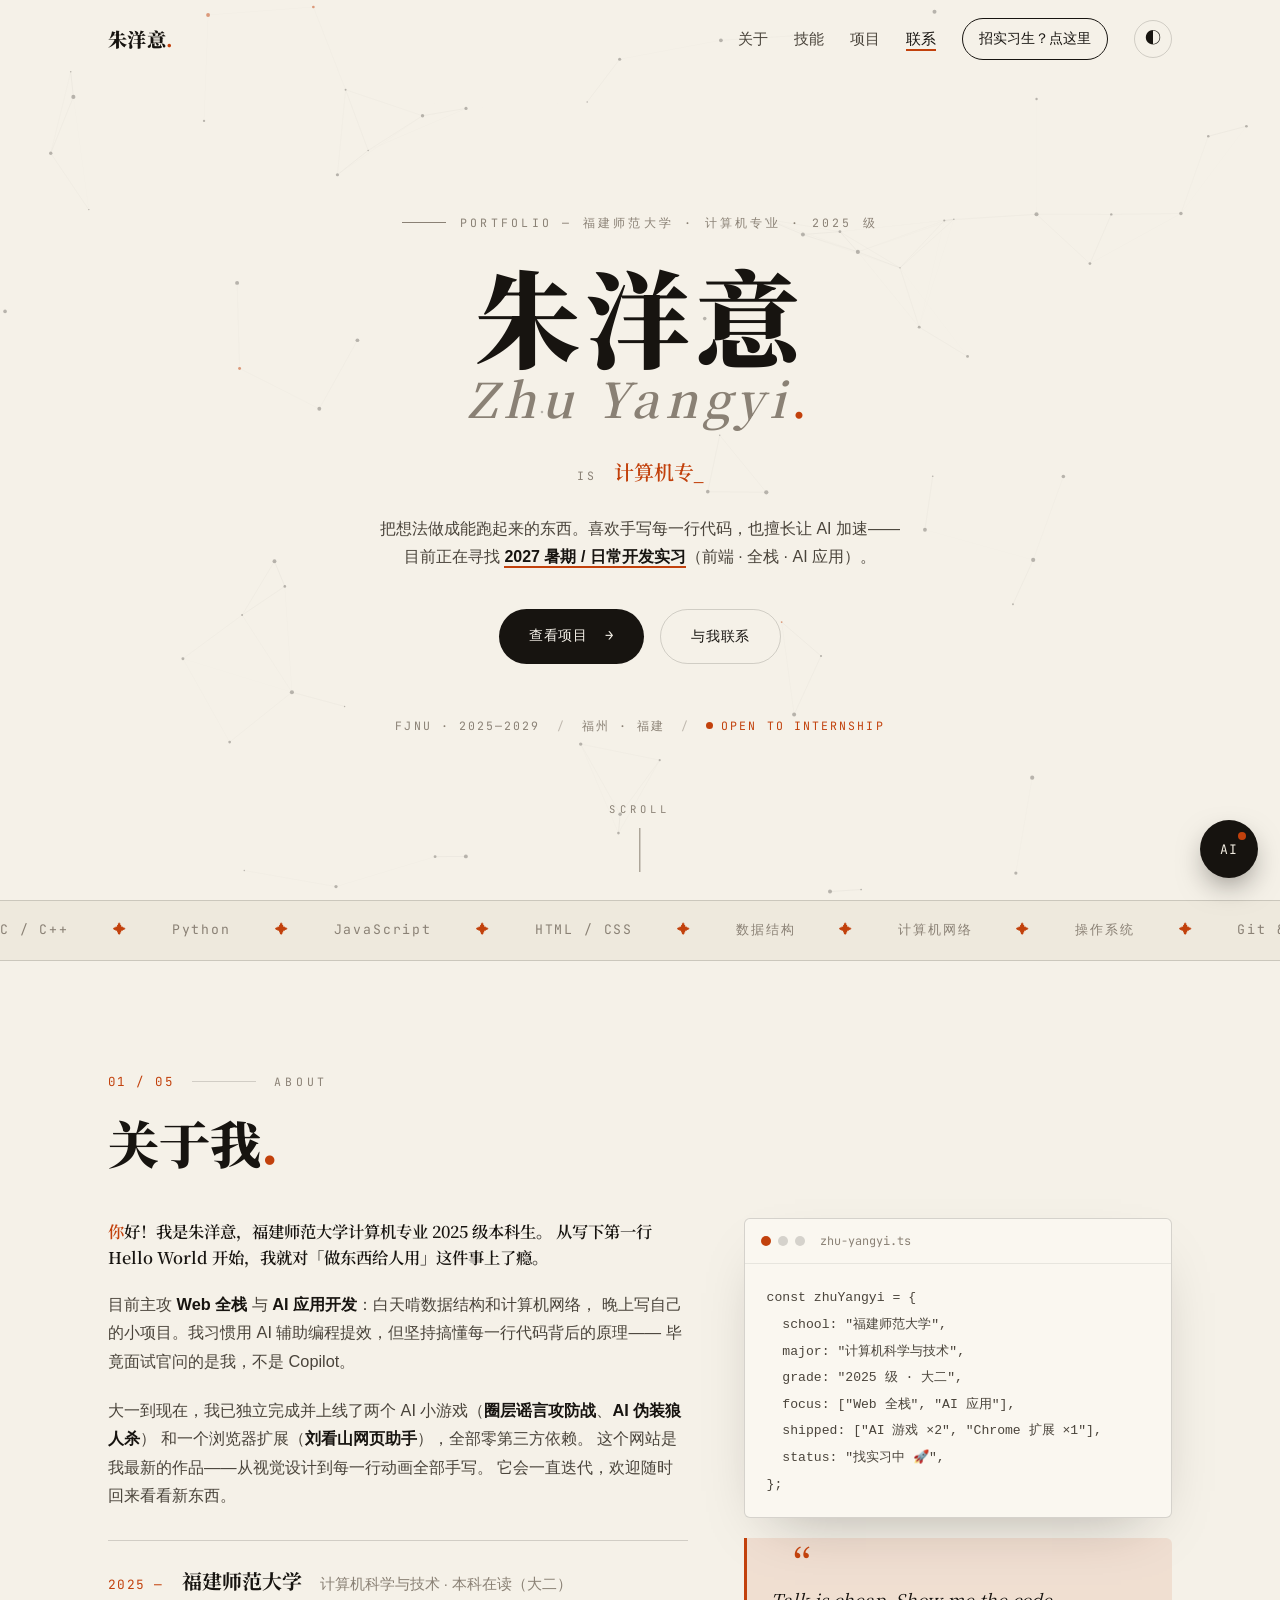
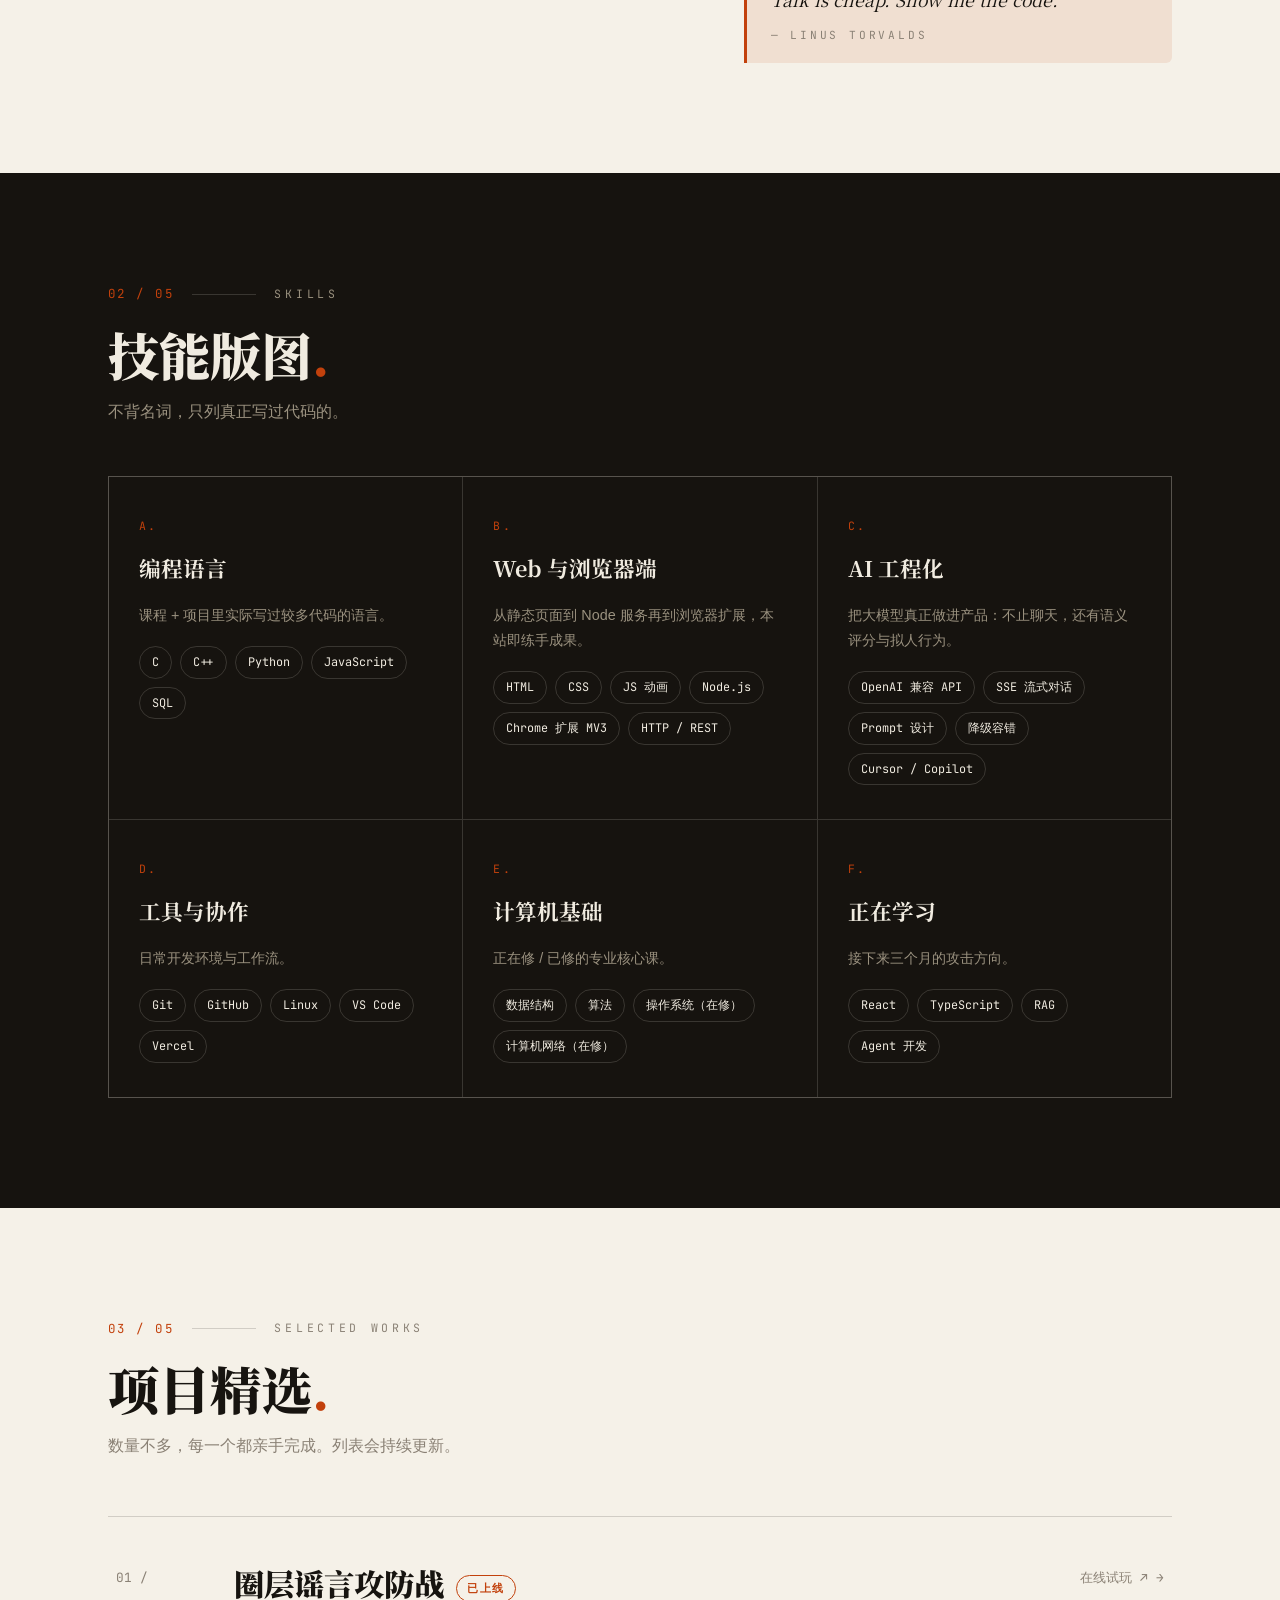
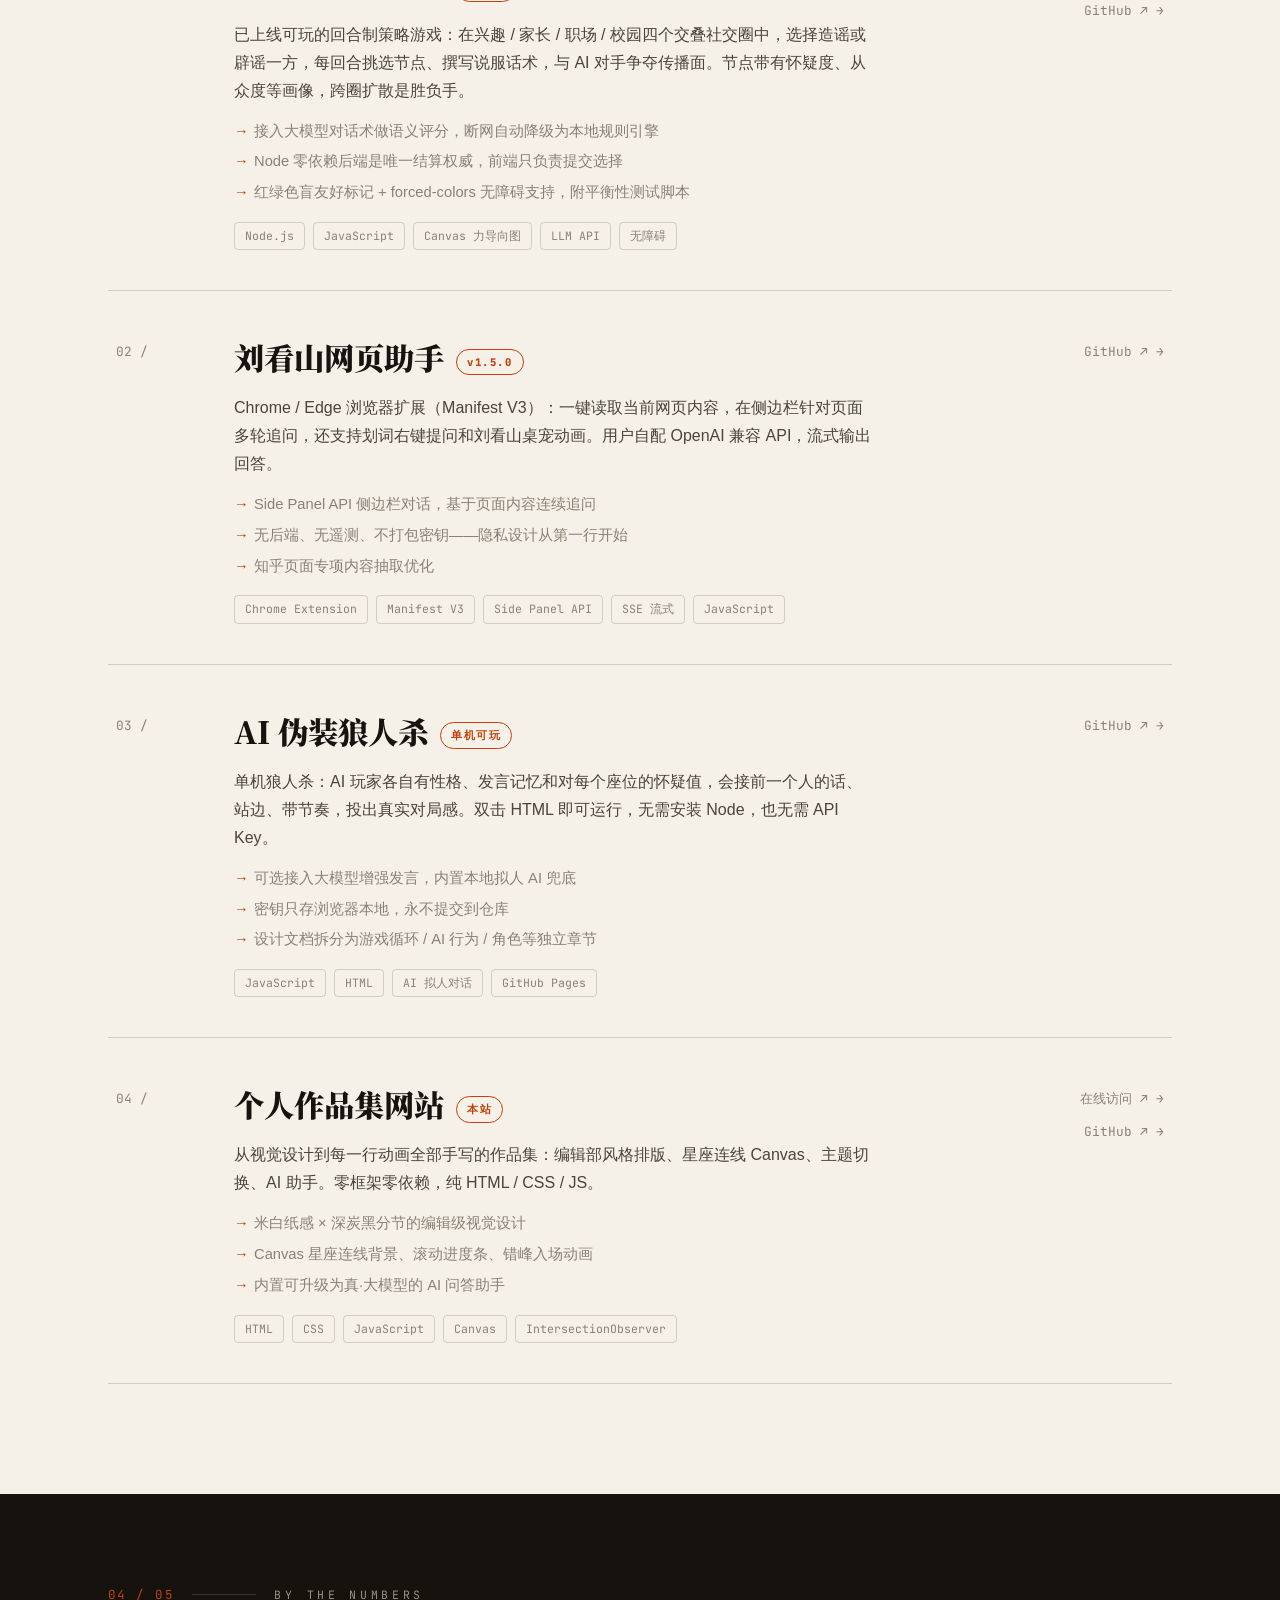
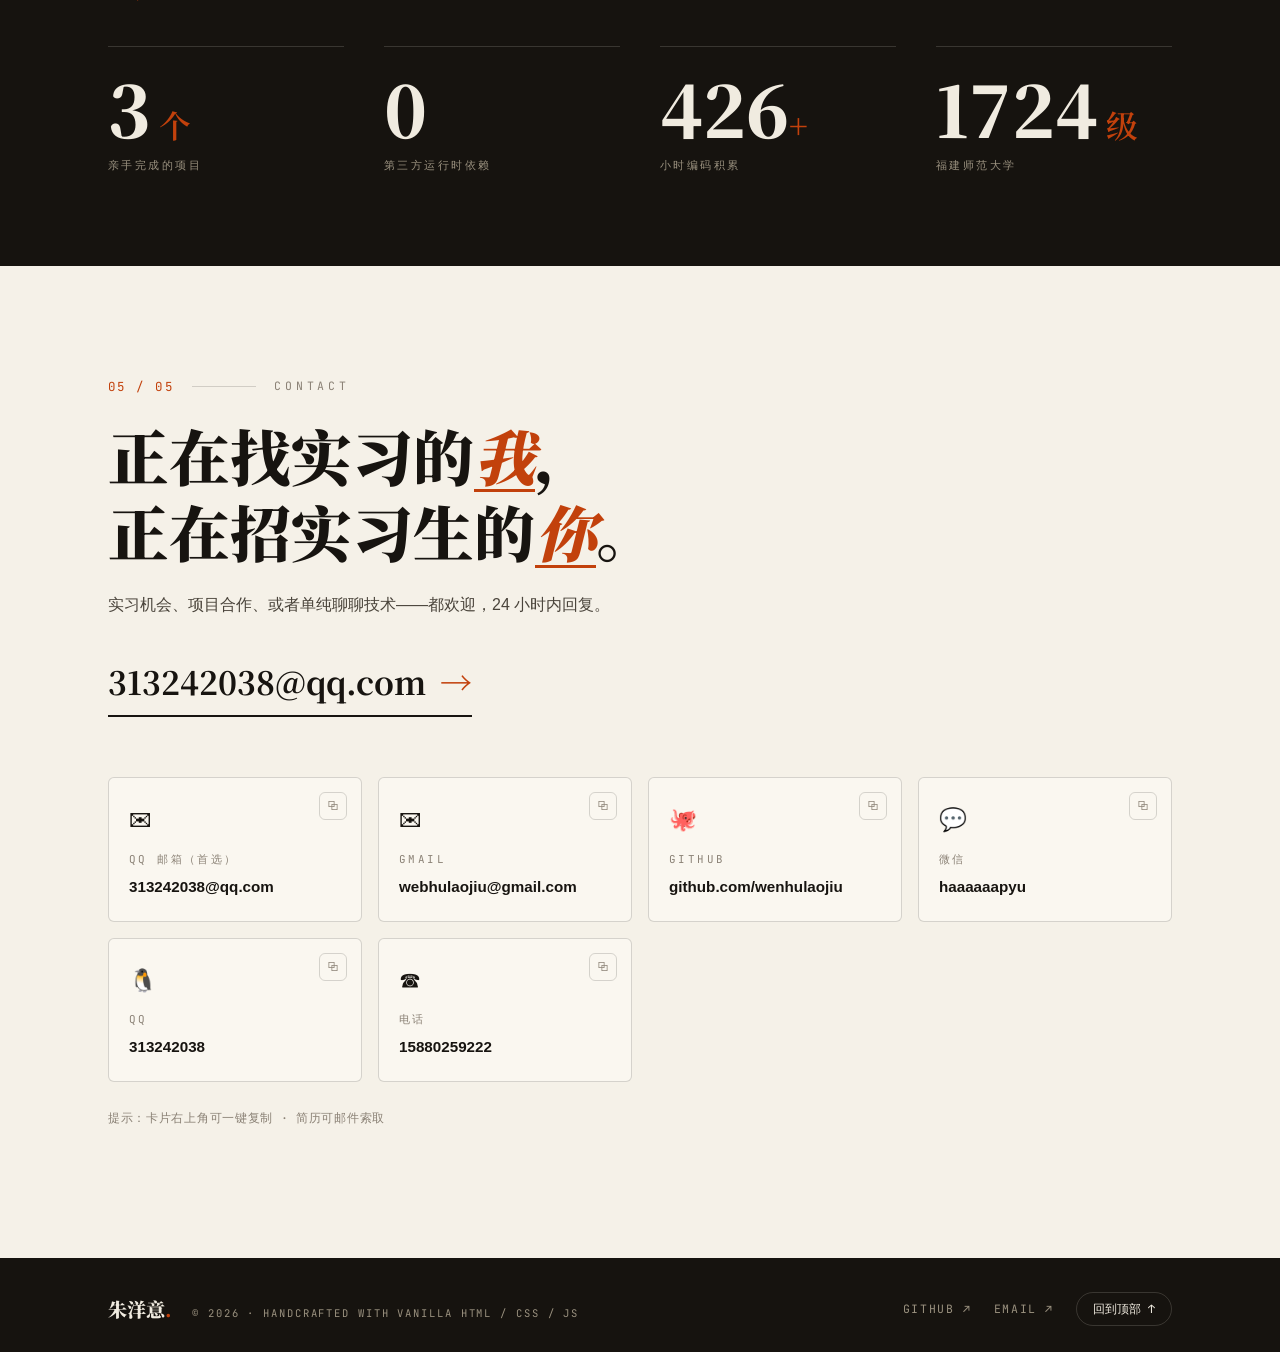
==== index.html @ b6a374c7 "feat: 编辑风格个人作品集 v1 — 零依赖纯手写" ====
<!DOCTYPE html>
<html lang="zh-CN" data-theme="light">
<head>
  <meta charset="UTF-8" />
  <meta name="viewport" content="width=device-width, initial-scale=1.0" />
  <title>朱洋意 · 福建师范大学 · 计算机专业 | 个人作品集</title>
  <meta name="description" content="朱洋意的个人作品集 — 福建师范大学计算机专业 2025 级，正在寻找开发实习。Web 全栈 / AI 应用方向。" />
  <meta name="author" content="朱洋意" />
  <link rel="icon" href="data:image/svg+xml,<svg xmlns='http://www.w3.org/2000/svg' viewBox='0 0 100 100'><rect width='100' height='100' rx='18' fill='%2316130F'/><text x='50' y='68' font-size='52' text-anchor='middle' fill='%23F5F1E8' font-family='serif' font-weight='bold'>朱</text></svg>" />
  <link rel="preconnect" href="https://fonts.googleapis.com" />
  <link rel="preconnect" href="https://fonts.gstatic.com" crossorigin />
  <link href="https://fonts.googleapis.com/css2?family=Playfair+Display:ital,wght@0,600;0,800;1,600&family=Noto+Serif+SC:wght@600;900&family=JetBrains+Mono:wght@400;600&display=swap" rel="stylesheet" />
  <link rel="stylesheet" href="css/style.css" />
  <noscript>
    <!-- JS 关闭时直接显示所有内容（否则入场动画会把内容藏住） -->
    <style>.reveal, .reveal-up { opacity: 1 !important; transform: none !important; animation: none !important; } .preloader { display: none !important; }</style>
  </noscript>
</head>
<body>

  <!-- 顶部阅读进度条 -->
  <div class="progress-bar" id="progressBar"></div>

  <!-- 开场载入动画 -->
  <div class="preloader" id="preloader">
    <div class="preloader-name">
      <span style="--i:0">朱</span><span style="--i:1">洋</span><span style="--i:2">意</span>
    </div>
    <div class="preloader-sub">PORTFOLIO · 2026</div>
  </div>

  <!-- ===== 导航 ===== -->
  <nav class="nav" id="nav">
    <div class="nav-inner">
      <a href="#top" class="nav-logo">朱洋意<span class="nav-logo-dot">.</span></a>
      <div class="nav-right">
        <ul class="nav-links" id="navLinks">
          <li><a href="#about" data-nav="about">关于</a></li>
          <li><a href="#skills" data-nav="skills">技能</a></li>
          <li><a href="#projects" data-nav="projects">项目</a></li>
          <li><a href="#contact" data-nav="contact">联系</a></li>
        </ul>
        <a href="#contact" class="nav-cta">招实习生？点这里</a>
        <button class="theme-toggle" id="themeToggle" aria-label="切换主题" title="切换主题">
          <span class="theme-icon">◐</span>
        </button>
        <button class="hamburger" id="hamburger" aria-label="菜单"><span></span><span></span></button>
      </div>
    </div>
  </nav>

  <!-- ===== HERO ===== -->
  <header class="hero" id="top">
    <canvas id="constellation"></canvas>
    <div class="hero-inner">
      <p class="hero-eyebrow mono"><span class="hero-rule"></span>PORTFOLIO — 福建师范大学 · 计算机专业 · 2025 级</p>
      <h1 class="hero-name serif">
        <span class="hero-line reveal-up" style="--d:.05s">朱洋意</span>
        <span class="hero-line hero-line-en reveal-up" style="--d:.18s">Zhu&nbsp;Yangyi<span class="hero-amp">.</span></span>
      </h1>
      <p class="hero-typing reveal-up" style="--d:.3s">
        <span class="mono hero-typing-label">IS</span>
        <span class="typing serif" id="typing"></span><span class="cursor">_</span>
      </p>
      <p class="hero-desc reveal-up" style="--d:.42s">
        把想法做成能跑起来的东西。喜欢手写每一行代码，也擅长让 AI 加速——<br class="br-desktop" />
        目前正在寻找 <strong>2027 暑期 / 日常开发实习</strong>（前端 · 全栈 · AI 应用）。
      </p>
      <div class="hero-actions reveal-up" style="--d:.54s">
        <a href="#projects" class="btn btn-solid">查看项目 <span class="btn-arrow">→</span></a>
        <a href="#contact" class="btn btn-line">与我联系</a>
      </div>
      <div class="hero-meta mono reveal-up" style="--d:.66s">
        <span>FJNU · 2025—2029</span><i>/</i>
        <span>福州 · 福建</span><i>/</i>
        <span class="hero-status"><em class="pulse"></em>OPEN TO INTERNSHIP</span>
      </div>
    </div>
    <a class="scroll-hint mono" href="#about">SCROLL<span class="scroll-line"></span></a>
  </header>

  <!-- ===== 技术栈跑马灯 ===== -->
  <div class="marquee" aria-hidden="true">
    <div class="marquee-track" id="marqueeTrack"></div>
  </div>

  <main id="main">

    <!-- ===== 01 关于 ===== -->
    <section class="section section-cream" id="about">
      <div class="container">
        <div class="sec-head">
          <span class="sec-no mono">01 / 05</span>
          <span class="sec-rule"></span>
          <span class="sec-label mono">ABOUT</span>
        </div>
        <h2 class="sec-title serif reveal">关于我<span class="sec-title-dot">.</span></h2>

        <div class="about-grid">
          <div class="about-copy reveal">
            <p class="about-lede serif">
              你好！我是朱洋意，福建师范大学计算机专业 2025 级本科生。
              从写下第一行 Hello&nbsp;World 开始，我就对「做东西给人用」这件事上了瘾。
            </p>
            <p>
              目前主攻 <strong>Web 全栈</strong> 与 <strong>AI 应用开发</strong>：白天啃数据结构和计算机网络，
              晚上写自己的小项目。我习惯用 AI 辅助编程提效，但坚持搞懂每一行代码背后的原理——
              毕竟面试官问的是我，不是 Copilot。
            </p>
            <p>
              大一到现在，我已独立完成并上线了两个 AI 小游戏（<strong>圈层谣言攻防战</strong>、<strong>AI 伪装狼人杀</strong>）
              和一个浏览器扩展（<strong>刘看山网页助手</strong>），全部零第三方依赖。
              这个网站是我最新的作品——从视觉设计到每一行动画全部手写。
              它会一直迭代，欢迎随时回来看看新东西。
            </p>
            <div class="about-edu">
              <div class="edu-item">
                <span class="edu-year mono">2025 —</span>
                <span class="edu-school serif">福建师范大学</span>
                <span class="edu-major">计算机科学与技术 · 本科在读（大二）</span>
              </div>
            </div>
          </div>

          <div class="about-cards reveal" style="--d:.15s">
            <div class="code-card">
              <div class="code-card-bar">
                <span class="cc-dot"></span><span class="cc-dot"></span><span class="cc-dot"></span>
                <span class="cc-name mono">zhu-yangyi.ts</span>
              </div>
              <pre class="mono"><code>const zhuYangyi = {
  school: "福建师范大学",
  major: "计算机科学与技术",
  grade: "2025 级 · 大二",
  focus: ["Web 全栈", "AI 应用"],
  shipped: ["AI 游戏 ×2", "Chrome 扩展 ×1"],
  status: "找实习中 🚀",
};</code></pre>
            </div>
            <div class="quote-card">
              <span class="quote-mark serif">“</span>
              <p class="serif">Talk is cheap. Show me the code.</p>
              <span class="quote-by mono">— LINUS TORVALDS</span>
            </div>
          </div>
        </div>
      </div>
    </section>

    <!-- ===== 02 技能（深色） ===== -->
    <section class="section section-ink" id="skills">
      <div class="container">
        <div class="sec-head sec-head-dark">
          <span class="sec-no mono">02 / 05</span>
          <span class="sec-rule"></span>
          <span class="sec-label mono">SKILLS</span>
        </div>
        <h2 class="sec-title serif reveal">技能版图<span class="sec-title-dot">.</span></h2>
        <p class="sec-sub reveal">不背名词，只列真正写过代码的。</p>
        <div class="skills-grid" id="skillsGrid"></div>
      </div>
    </section>

    <!-- ===== 03 项目 ===== -->
    <section class="section section-cream" id="projects">
      <div class="container">
        <div class="sec-head">
          <span class="sec-no mono">03 / 05</span>
          <span class="sec-rule"></span>
          <span class="sec-label mono">SELECTED WORKS</span>
        </div>
        <h2 class="sec-title serif reveal">项目精选<span class="sec-title-dot">.</span></h2>
        <p class="sec-sub reveal">数量不多，每一个都亲手完成。列表会持续更新。</p>
        <div class="projects-list" id="projectsList"></div>
      </div>
    </section>

    <!-- ===== 04 数据带（深色） ===== -->
    <section class="section section-ink stats-band" id="stats">
      <div class="container">
        <div class="sec-head sec-head-dark">
          <span class="sec-no mono">04 / 05</span>
          <span class="sec-rule"></span>
          <span class="sec-label mono">BY THE NUMBERS</span>
        </div>
        <div class="stats-grid" id="statsGrid"></div>
      </div>
    </section>

    <!-- ===== 05 联系 ===== -->
    <section class="section section-cream contact-section" id="contact">
      <div class="container">
        <div class="sec-head">
          <span class="sec-no mono">05 / 05</span>
          <span class="sec-rule"></span>
          <span class="sec-label mono">CONTACT</span>
        </div>
        <h2 class="contact-title serif reveal">正在找实习的<em>我</em>，<br />正在招实习生的<em>你</em>。</h2>
        <p class="contact-sub reveal">实习机会、项目合作、或者单纯聊聊技术——都欢迎，24 小时内回复。</p>
        <a class="contact-mail serif reveal" href="mailto:313242038@qq.com">313242038@qq.com<span class="mail-arrow">→</span></a>

        <div class="contact-grid reveal" id="contactGrid"></div>
        <p class="contact-note mono">提示：卡片右上角可一键复制 · 简历可邮件索取</p>
      </div>
    </section>
  </main>

  <!-- ===== 页脚（深色） ===== -->
  <footer class="footer">
    <div class="container footer-inner">
      <div class="footer-left">
        <span class="footer-logo serif">朱洋意<span class="footer-dot">.</span></span>
        <span class="mono footer-meta">© <span id="year"></span> · HANDCRAFTED WITH VANILLA HTML / CSS / JS</span>
      </div>
      <div class="footer-right mono">
        <a href="https://github.com/wenhulaojiu" target="_blank" rel="noopener">GITHUB ↗</a>
        <a href="mailto:313242038@qq.com">EMAIL ↗</a>
        <button class="back-top" id="backTop">回到顶部 ↑</button>
      </div>
    </div>
  </footer>

  <!-- ===== AI 助手 ===== -->
  <button class="chat-fab mono" id="chatFab" aria-label="AI 助手">AI<span class="fab-dot"></span></button>
  <div class="chat-panel" id="chatPanel" role="dialog" aria-label="AI 助手">
    <div class="chat-head">
      <div>
        <div class="chat-title serif">AI 助手</div>
        <div class="chat-sub mono"><em class="pulse"></em>ASK ME ABOUT ZHU YANGYI</div>
      </div>
      <button class="chat-close" id="chatClose" aria-label="关闭">×</button>
    </div>
    <div class="chat-msgs" id="chatMsgs"></div>
    <div class="chat-chips" id="chatChips"></div>
    <form class="chat-form" id="chatForm">
      <input type="text" id="chatInput" placeholder="问我任何关于他的问题…" autocomplete="off" />
      <button type="submit" class="chat-send mono" aria-label="发送">→</button>
    </form>
  </div>

  <!-- 复制成功提示 -->
  <div class="toast mono" id="toast">已复制到剪贴板 ✓</div>

  <script src="js/data.js"></script>
  <script src="js/main.js"></script>
</body>
</html>
---- css/style.css ----
/* ============================================================
   朱洋意 · 个人作品集
   风格：编辑部 / 研究报告 — 米白纸感与深炭黑交替、衬线大标题、
        等宽小标签、琥珀橙点缀、星座连线背景
   主题：light = 米白纸（默认，参考图风格）；dark = 反转
   ============================================================ */

:root {
  /* 米白主题（默认） */
  --paper: #f5f1e8;
  --paper-2: #eee9dd;
  --ink: #171410;
  --ink-soft: #4a443b;
  --ink-mute: #8a8175;
  --line: rgba(23, 20, 16, 0.16);
  --line-soft: rgba(23, 20, 16, 0.08);
  --amber: #c2410c;
  --amber-soft: rgba(194, 65, 12, 0.1);
  --card: #faf7f0;
  --card-hover: #ffffff;
  --nav-bg: rgba(245, 241, 232, 0.82);

  /* 深色区块直接用固定色（两种主题下都保持参考图的深炭色带） */
  --dark-bg: #16130f;
  --dark-text: #f0ebe0;
  --dark-mute: #9a917f;
  --dark-line: rgba(240, 235, 224, 0.16);

  --serif: "Noto Serif SC", "Playfair Display", "Songti SC", "SimSun", Georgia, serif;
  --sans: "PingFang SC", "Microsoft YaHei", -apple-system, "Segoe UI", sans-serif;
  --mono: "JetBrains Mono", Consolas, "Courier New", monospace;

  --ease: cubic-bezier(0.22, 1, 0.36, 1);
}

/* 深色主题：把纸感整体反转 */
[data-theme="dark"] {
  --paper: #16130f;
  --paper-2: #1c1813;
  --ink: #ece7db;
  --ink-soft: #c4bcaa;
  --ink-mute: #877e6d;
  --line: rgba(236, 231, 219, 0.18);
  --line-soft: rgba(236, 231, 219, 0.09);
  --amber: #e8763c;
  --amber-soft: rgba(232, 118, 60, 0.12);
  --card: #1e1a14;
  --card-hover: #25201a;
  --nav-bg: rgba(22, 19, 15, 0.82);
  --dark-bg: #100e0b;
}

* { margin: 0; padding: 0; box-sizing: border-box; }

html { scroll-behavior: smooth; overflow-x: hidden; }

body {
  font-family: var(--sans);
  background: var(--paper);
  color: var(--ink);
  line-height: 1.75;
  overflow-x: hidden;
  transition: background 0.35s var(--ease), color 0.35s var(--ease);
  /* 极淡的纸张噪点 */
  background-image: radial-gradient(var(--line-soft) 0.5px, transparent 0.5px);
  background-size: 26px 26px;
}

.serif { font-family: var(--serif); }
.mono { font-family: var(--mono); }

::selection { background: var(--amber); color: #fff; }

a { color: inherit; text-decoration: none; }
button { font-family: inherit; }

.container { max-width: 1120px; margin: 0 auto; padding: 0 28px; }

/* ============ 进度条 ============ */
.progress-bar {
  position: fixed; top: 0; left: 0; height: 3px; width: 0%;
  background: var(--amber); z-index: 400; transition: width 0.1s linear;
}

/* ============ 开场动画 ============ */
.preloader {
  position: fixed; inset: 0; z-index: 500; background: #16130f;
  display: flex; flex-direction: column; align-items: center; justify-content: center;
  gap: 18px; transition: opacity 0.6s var(--ease), visibility 0.6s;
}
.preloader.done { opacity: 0; visibility: hidden; }
.preloader-name { display: flex; gap: 6px; }
.preloader-name span {
  font-family: var(--serif); font-size: clamp(3rem, 8vw, 5rem); font-weight: 900;
  color: #f0ebe0; opacity: 0; animation: preIn 0.7s var(--ease) forwards;
  animation-delay: calc(0.16s * var(--i));
}
@keyframes preIn {
  from { opacity: 0; transform: translateY(26px) rotate(2deg); }
  to { opacity: 1; transform: translateY(0) rotate(0); }
}
.preloader-sub {
  font-family: var(--mono); font-size: 0.75rem; letter-spacing: 0.35em; color: #9a917f;
  opacity: 0; animation: preIn 0.6s 0.55s var(--ease) forwards;
}

/* ============ 导航 ============ */
.nav {
  position: fixed; top: 0; left: 0; right: 0; z-index: 300;
  border-bottom: 1px solid transparent;
  transition: background 0.3s, border-color 0.3s;
}
.nav.scrolled {
  background: var(--nav-bg);
  backdrop-filter: blur(14px);
  -webkit-backdrop-filter: blur(14px);
  border-color: var(--line);
}
.nav-inner {
  max-width: 1120px; margin: 0 auto; padding: 18px 28px;
  display: flex; align-items: center; justify-content: space-between; gap: 20px;
}
.nav-logo {
  font-family: var(--serif); font-weight: 900; font-size: 1.2rem; letter-spacing: 0.02em;
}
.nav-logo-dot { color: var(--amber); }
.nav-right { display: flex; align-items: center; gap: 26px; }
.nav-links { display: flex; gap: 26px; list-style: none; }
.nav-links a {
  font-size: 0.92rem; color: var(--ink-soft); position: relative; padding: 4px 0;
  transition: color 0.2s;
}
.nav-links a::after {
  content: ""; position: absolute; left: 0; bottom: 0; height: 1.5px; width: 0;
  background: var(--amber); transition: width 0.25s var(--ease);
}
.nav-links a:hover, .nav-links a.active { color: var(--ink); }
.nav-links a:hover::after, .nav-links a.active::after { width: 100%; }
.nav-cta {
  font-size: 0.85rem; font-family: var(--mono); color: var(--ink);
  border: 1px solid var(--ink); padding: 8px 16px; border-radius: 999px;
  transition: all 0.25s var(--ease); white-space: nowrap;
}
.nav-cta:hover { background: var(--amber); border-color: var(--amber); color: #fff; }
.theme-toggle {
  width: 38px; height: 38px; border-radius: 50%; cursor: pointer;
  background: transparent; border: 1px solid var(--line); color: var(--ink);
  font-size: 1rem; transition: all 0.25s;
}
.theme-toggle:hover { border-color: var(--amber); color: var(--amber); transform: rotate(180deg); }
.hamburger { display: none; background: none; border: none; cursor: pointer; padding: 8px; }
.hamburger span { display: block; width: 22px; height: 2px; background: var(--ink); margin: 5px 0; transition: 0.3s; }
.hamburger.open span:nth-child(1) { transform: translateY(7px) rotate(45deg); }
.hamburger.open span:nth-child(2) { transform: translateY(-7px) rotate(-45deg); }

/* ============ HERO ============ */
.hero {
  position: relative; min-height: 100svh;
  display: flex; align-items: center; justify-content: center;
  padding: 130px 28px 90px; overflow: hidden;
}
#constellation {
  position: absolute; inset: 0; width: 100%; height: 100%;
  opacity: 0.55; pointer-events: none;
}
.hero-inner { position: relative; z-index: 2; max-width: 880px; text-align: center; }
.hero-eyebrow {
  display: inline-flex; align-items: center; gap: 14px;
  font-size: 0.72rem; letter-spacing: 0.28em; color: var(--ink-mute);
  text-transform: uppercase; margin-bottom: 26px;
}
.hero-rule { display: inline-block; width: 44px; height: 1px; background: var(--ink-mute); }
.hero-name { display: flex; flex-direction: column; gap: 2px; }
.hero-line {
  font-size: clamp(3.4rem, 10vw, 6.6rem); font-weight: 900; line-height: 1.06;
  letter-spacing: 0.04em;
}
.hero-line-en {
  font-size: clamp(1.7rem, 4.6vw, 3rem); font-weight: 600;
  font-style: italic; color: var(--ink-mute); letter-spacing: 0.12em;
}
.hero-amp { color: var(--amber); font-style: normal; }
.hero-typing { margin-top: 30px; font-size: 1.05rem; color: var(--ink-soft); }
.hero-typing-label { font-size: 0.72rem; letter-spacing: 0.3em; color: var(--ink-mute); margin-right: 12px; }
.typing { color: var(--amber); font-weight: 600; font-size: 1.25rem; }
.cursor { color: var(--amber); animation: blink 0.9s step-end infinite; }
@keyframes blink { 50% { opacity: 0; } }
.hero-desc { margin: 26px auto 0; max-width: 620px; color: var(--ink-soft); }
.hero-desc strong { color: var(--ink); border-bottom: 2px solid var(--amber); padding-bottom: 1px; }
.hero-actions { margin-top: 38px; display: flex; gap: 16px; justify-content: center; flex-wrap: wrap; }
.btn {
  font-family: var(--mono); font-size: 0.88rem; letter-spacing: 0.06em;
  padding: 14px 30px; border-radius: 999px; transition: all 0.25s var(--ease);
}
.btn-solid { background: var(--ink); color: var(--paper); }
.btn-solid .btn-arrow { display: inline-block; margin-left: 8px; transition: transform 0.25s var(--ease); }
.btn-solid:hover { background: var(--amber); color: #fff; }
.btn-solid:hover .btn-arrow { transform: translateX(5px); }
.btn-line { border: 1px solid var(--line); color: var(--ink); }
.btn-line:hover { border-color: var(--ink); background: var(--amber-soft); }
.hero-meta {
  margin-top: 52px; display: flex; justify-content: center; align-items: center;
  gap: 16px; flex-wrap: wrap; font-size: 0.72rem; letter-spacing: 0.18em; color: var(--ink-mute);
}
.hero-meta i { font-style: normal; opacity: 0.5; }
.hero-status { color: var(--amber); display: inline-flex; align-items: center; gap: 8px; }
.pulse {
  width: 7px; height: 7px; border-radius: 50%; background: var(--amber);
  display: inline-block; animation: pulse 1.8s ease-in-out infinite;
}
@keyframes pulse {
  0%, 100% { box-shadow: 0 0 0 0 rgba(194, 65, 12, 0.45); }
  60% { box-shadow: 0 0 0 9px rgba(194, 65, 12, 0); }
}
.scroll-hint {
  position: absolute; bottom: 28px; left: 50%; transform: translateX(-50%);
  font-size: 0.66rem; letter-spacing: 0.4em; color: var(--ink-mute);
  display: flex; flex-direction: column; align-items: center; gap: 10px; z-index: 2;
}
.scroll-line { width: 1px; height: 44px; background: var(--ink-mute); position: relative; overflow: hidden; }
.scroll-line::after {
  content: ""; position: absolute; top: -50%; left: 0; width: 100%; height: 50%;
  background: var(--amber); animation: drip 1.8s var(--ease) infinite;
}
@keyframes drip { to { top: 110%; } }

/* 进入动画 */
.reveal-up { opacity: 0; transform: translateY(30px); animation: rise 0.9s var(--ease) forwards; animation-delay: var(--d, 0s); }
@keyframes rise { to { opacity: 1; transform: translateY(0); } }
.reveal { opacity: 0; transform: translateY(34px); transition: opacity 0.8s var(--ease), transform 0.8s var(--ease); transition-delay: var(--d, 0s); }
.reveal.visible { opacity: 1; transform: translateY(0); }

/* ============ 跑马灯 ============ */
.marquee {
  border-top: 1px solid var(--line); border-bottom: 1px solid var(--line);
  overflow: hidden; padding: 18px 0; background: var(--paper-2);
}
.marquee-track {
  display: flex; gap: 44px; width: max-content;
  animation: marquee 30s linear infinite;
}
.marquee:hover .marquee-track { animation-play-state: paused; }
.marquee-item {
  font-family: var(--mono); font-size: 0.82rem; letter-spacing: 0.14em;
  color: var(--ink-mute); white-space: nowrap; display: flex; align-items: center; gap: 44px;
}
.marquee-item b { color: var(--amber); font-weight: 400; }
@keyframes marquee { to { transform: translateX(-50%); } }

/* ============ 分节通用 ============ */
.section { padding: 110px 0; }
.section-cream { background: var(--paper); }
.section-ink {
  background: var(--dark-bg); color: var(--dark-text);
  background-image: radial-gradient(var(--dark-line) 0.5px, transparent 0.5px);
  background-size: 26px 26px;
}
.sec-head { display: flex; align-items: center; gap: 18px; margin-bottom: 20px; }
.sec-no { font-size: 0.78rem; letter-spacing: 0.2em; color: var(--amber); }
.sec-rule { flex: 0 0 64px; height: 1px; background: var(--line); }
.section-ink .sec-rule { background: var(--dark-line); }
.sec-label { font-size: 0.72rem; letter-spacing: 0.32em; color: var(--ink-mute); }
.section-ink .sec-label { color: var(--dark-mute); }
.sec-title { font-size: clamp(2.1rem, 5vw, 3.2rem); font-weight: 900; line-height: 1.15; }
.sec-title-dot { color: var(--amber); }
.sec-sub { margin-top: 14px; color: var(--ink-mute); max-width: 560px; }
.section-ink .sec-sub { color: var(--dark-mute); }

/* ============ 关于 ============ */
.about-grid {
  display: grid; grid-template-columns: 1.15fr 0.85fr; gap: 56px;
  margin-top: 46px; align-items: start;
}
.about-copy p { margin-bottom: 20px; color: var(--ink-soft); font-size: 1.02rem; }
.about-copy strong { color: var(--ink); }
.about-lede {
  font-size: 1.3rem; font-weight: 600; line-height: 1.6; color: var(--ink) !important;
}
.about-lede::first-letter { color: var(--amber); }
.about-edu { margin-top: 30px; border-top: 1px solid var(--line); padding-top: 22px; }
.edu-item { display: flex; align-items: baseline; gap: 18px; flex-wrap: wrap; }
.edu-year { font-size: 0.8rem; color: var(--amber); letter-spacing: 0.1em; }
.edu-school { font-size: 1.25rem; font-weight: 700; }
.edu-major { color: var(--ink-mute); font-size: 0.92rem; }

.about-cards { display: flex; flex-direction: column; gap: 20px; }
.code-card {
  background: var(--card); border: 1px solid var(--line); border-radius: 6px;
  overflow: hidden; box-shadow: 0 24px 60px -30px rgba(23, 20, 16, 0.35);
}
.code-card-bar {
  display: flex; align-items: center; gap: 7px; padding: 12px 16px;
  border-bottom: 1px solid var(--line-soft);
}
.cc-dot { width: 10px; height: 10px; border-radius: 50%; background: var(--line); }
.cc-dot:first-child { background: var(--amber); }
.cc-name { margin-left: 8px; font-size: 0.74rem; color: var(--ink-mute); }
.code-card pre { padding: 20px 22px; font-size: 0.82rem; line-height: 1.95; overflow-x: auto; color: var(--ink-soft); }
.quote-card {
  border-left: 3px solid var(--amber); padding: 18px 24px;
  background: var(--amber-soft); border-radius: 0 6px 6px 0;
}
.quote-card p { font-size: 1.1rem; font-style: italic; color: var(--ink); }
.quote-mark { font-size: 2.6rem; color: var(--amber); line-height: 0.4; display: block; margin-bottom: 12px; }
.quote-by { display: block; margin-top: 10px; font-size: 0.7rem; letter-spacing: 0.25em; color: var(--ink-mute); }

/* ============ 技能（深色） ============ */
.skills-grid {
  margin-top: 50px; display: grid; grid-template-columns: repeat(auto-fit, minmax(300px, 1fr));
  gap: 1px; background: var(--dark-line); border: 1px solid var(--dark-line);
}
.skill-cell {
  background: var(--dark-bg); padding: 34px 30px;
  transition: background 0.3s;
}
.skill-cell:hover { background: rgba(240, 235, 224, 0.035); }
.skill-no { font-size: 0.72rem; color: var(--amber); letter-spacing: 0.2em; }
.skill-title { font-family: var(--serif); font-size: 1.35rem; font-weight: 700; margin: 10px 0 16px; }
.skill-desc { font-size: 0.9rem; color: var(--dark-mute); margin-bottom: 18px; }
.skill-tags { display: flex; flex-wrap: wrap; gap: 8px; }
.skill-tag {
  font-family: var(--mono); font-size: 0.74rem; padding: 5px 12px;
  border: 1px solid var(--dark-line); border-radius: 999px; color: var(--dark-text);
  transition: all 0.2s;
}
.skill-cell:hover .skill-tag { border-color: rgba(232, 118, 60, 0.5); }

/* ============ 项目列表 ============ */
.projects-list { margin-top: 56px; border-top: 1px solid var(--line); }
.project-row {
  display: grid; grid-template-columns: 90px 1fr auto; gap: 28px; align-items: start;
  padding: 40px 8px; border-bottom: 1px solid var(--line);
  position: relative; transition: background 0.3s, padding 0.3s;
}
.project-row:hover { background: var(--card-hover); padding-left: 20px; padding-right: 20px; }
.project-no { font-family: var(--mono); font-size: 0.8rem; color: var(--ink-mute); padding-top: 10px; }
.project-row:hover .project-no { color: var(--amber); }
.project-main h3 {
  font-family: var(--serif); font-size: clamp(1.4rem, 3vw, 1.9rem); font-weight: 900;
  margin-bottom: 10px; transition: color 0.25s;
}
.project-row:hover .project-main h3 { color: var(--amber); }
.project-badge {
  display: inline-block; font-family: var(--mono); font-size: 0.66rem; letter-spacing: 0.15em;
  color: var(--amber); border: 1px solid var(--amber); border-radius: 999px;
  padding: 3px 10px; margin-left: 12px; vertical-align: middle;
}
.project-desc { color: var(--ink-soft); max-width: 640px; }
.project-highlights { list-style: none; margin: 14px 0 16px; }
.project-highlights li {
  color: var(--ink-mute); font-size: 0.92rem; padding-left: 20px; position: relative; margin-bottom: 5px;
}
.project-highlights li::before { content: "→"; position: absolute; left: 0; color: var(--amber); }
.project-tags { display: flex; flex-wrap: wrap; gap: 8px; }
.project-tag {
  font-family: var(--mono); font-size: 0.72rem; color: var(--ink-mute);
  border: 1px solid var(--line); padding: 3px 10px; border-radius: 4px;
}
.project-side {
  display: flex; flex-direction: column; align-items: flex-end; gap: 10px; padding-top: 10px;
}
.project-link {
  font-family: var(--mono); font-size: 0.8rem; color: var(--ink-mute);
  display: inline-flex; align-items: center; gap: 6px; transition: color 0.2s;
}
.project-link:hover { color: var(--amber); }

/* ============ 数据带（深色） ============ */
.stats-band { padding: 90px 0; }
.stats-grid { margin-top: 40px; display: grid; grid-template-columns: repeat(4, 1fr); gap: 40px; }
.stat-cell { border-top: 1px solid var(--dark-line); padding-top: 22px; }
.stat-num {
  font-family: var(--serif); font-size: clamp(2.6rem, 6vw, 4.4rem); font-weight: 900;
  color: var(--dark-text); line-height: 1.1;
}
.stat-num small { font-size: 0.45em; color: var(--amber); font-weight: 600; }
.stat-label { display: block; margin-top: 10px; font-family: var(--mono); font-size: 0.7rem; letter-spacing: 0.22em; color: var(--dark-mute); }

/* ============ 联系 ============ */
.contact-section { padding-bottom: 130px; }
.contact-title {
  font-size: clamp(2.2rem, 6vw, 3.8rem); font-weight: 900; line-height: 1.25; margin-top: 10px;
}
.contact-title em {
  font-style: italic; color: var(--amber);
  text-decoration: underline; text-decoration-thickness: 3px; text-underline-offset: 8px;
}
.contact-sub { margin: 22px 0 34px; color: var(--ink-soft); }
.contact-mail {
  display: inline-flex; align-items: center; gap: 14px;
  font-size: clamp(1.2rem, 3.4vw, 2rem); font-weight: 700;
  border-bottom: 2px solid var(--ink); padding-bottom: 6px; margin-bottom: 60px;
  transition: all 0.25s var(--ease);
}
.contact-mail .mail-arrow { display: inline-block; transition: transform 0.25s var(--ease); color: var(--amber); }
.contact-mail:hover { color: var(--amber); border-color: var(--amber); }
.contact-mail:hover .mail-arrow { transform: translate(6px, -6px); }

.contact-grid {
  display: grid; grid-template-columns: repeat(auto-fit, minmax(210px, 1fr)); gap: 16px;
}
.contact-card {
  position: relative; background: var(--card); border: 1px solid var(--line);
  border-radius: 6px; padding: 22px 20px 20px; transition: all 0.25s var(--ease);
}
.contact-card:hover { border-color: var(--amber); transform: translateY(-4px); box-shadow: 0 18px 40px -22px rgba(23, 20, 16, 0.4); }
.cc-icon { font-size: 1.4rem; }
.cc-label { display: block; font-family: var(--mono); font-size: 0.68rem; letter-spacing: 0.22em; color: var(--ink-mute); margin: 10px 0 4px; }
.cc-value { font-size: 0.95rem; font-weight: 600; word-break: break-all; }
.copy-btn {
  position: absolute; top: 14px; right: 14px; width: 28px; height: 28px;
  border-radius: 6px; border: 1px solid var(--line); background: transparent;
  color: var(--ink-mute); font-size: 0.75rem; cursor: pointer; transition: all 0.2s;
}
.copy-btn:hover { border-color: var(--amber); color: var(--amber); }
.copy-btn.copied { background: var(--amber); border-color: var(--amber); color: #fff; }
.contact-note { margin-top: 26px; font-size: 0.72rem; color: var(--ink-mute); letter-spacing: 0.06em; }

/* ============ 页脚（深色） ============ */
.footer { background: var(--dark-bg); color: var(--dark-text); padding: 34px 0; }
.footer-inner { display: flex; align-items: center; justify-content: space-between; gap: 20px; flex-wrap: wrap; }
.footer-left { display: flex; align-items: baseline; gap: 20px; flex-wrap: wrap; }
.footer-logo { font-size: 1.2rem; font-weight: 900; }
.footer-dot { color: var(--amber); }
.footer-meta { font-size: 0.66rem; letter-spacing: 0.18em; color: var(--dark-mute); }
.footer-right { display: flex; align-items: center; gap: 22px; }
.footer-right a { font-size: 0.72rem; letter-spacing: 0.14em; color: var(--dark-mute); transition: color 0.2s; }
.footer-right a:hover { color: var(--amber); }
.back-top {
  background: none; border: 1px solid var(--dark-line); color: var(--dark-text);
  font-family: var(--mono); font-size: 0.72rem; padding: 8px 16px; border-radius: 999px;
  cursor: pointer; transition: all 0.2s;
}
.back-top:hover { border-color: var(--amber); color: var(--amber); }

/* ============ AI 助手 ============ */
.chat-fab {
  position: fixed; right: 22px; bottom: 22px; z-index: 350;
  width: 58px; height: 58px; border-radius: 50%; border: none; cursor: pointer;
  background: var(--dark-bg); color: var(--dark-text);
  font-size: 0.82rem; letter-spacing: 0.1em;
  box-shadow: 0 12px 30px -8px rgba(22, 19, 15, 0.55);
  transition: transform 0.25s var(--ease), background 0.25s;
}
.chat-fab:hover { transform: translateY(-4px); background: var(--amber); color: #fff; }
.fab-dot {
  position: absolute; top: 12px; right: 12px; width: 8px; height: 8px; border-radius: 50%;
  background: var(--amber); animation: pulse 1.8s infinite;
}
.chat-fab:hover .fab-dot { background: #fff; }
.chat-panel {
  position: fixed; right: 22px; bottom: 92px; z-index: 350;
  width: min(370px, calc(100vw - 44px)); height: 500px; max-height: calc(100vh - 130px);
  background: var(--paper); border: 1px solid var(--line); border-radius: 10px;
  box-shadow: 0 40px 90px -30px rgba(22, 19, 15, 0.5);
  display: flex; flex-direction: column; overflow: hidden;
  opacity: 0; transform: translateY(18px) scale(0.97); pointer-events: none;
  transition: opacity 0.3s var(--ease), transform 0.3s var(--ease);
}
.chat-panel.open { opacity: 1; transform: none; pointer-events: auto; }
.chat-head {
  display: flex; align-items: center; justify-content: space-between;
  padding: 16px 18px; border-bottom: 1px solid var(--line); background: var(--dark-bg);
  color: var(--dark-text);
}
.chat-title { font-size: 1.05rem; font-weight: 700; }
.chat-sub { display: flex; align-items: center; gap: 8px; font-size: 0.62rem; letter-spacing: 0.2em; color: var(--dark-mute); margin-top: 3px; }
.chat-close {
  background: none; border: none; color: var(--dark-mute); font-size: 1.5rem;
  cursor: pointer; line-height: 1;
}
.chat-close:hover { color: var(--dark-text); }
.chat-msgs { flex: 1; overflow-y: auto; padding: 18px; display: flex; flex-direction: column; gap: 12px; }
.msg {
  max-width: 85%; padding: 11px 15px; font-size: 0.9rem; line-height: 1.65;
  white-space: pre-wrap; word-break: break-word; animation: msgIn 0.3s var(--ease);
  border-radius: 8px;
}
@keyframes msgIn { from { opacity: 0; transform: translateY(8px); } }
.msg-bot { align-self: flex-start; background: var(--card); border: 1px solid var(--line-soft); color: var(--ink); border-top-left-radius: 2px; }
.msg-user { align-self: flex-end; background: var(--dark-bg); color: var(--dark-text); border-top-right-radius: 2px; }
.typing-dots { display: inline-flex; gap: 5px; padding: 4px 0; }
.typing-dots span { width: 6px; height: 6px; border-radius: 50%; background: var(--ink-mute); animation: hop 1.2s infinite; }
.typing-dots span:nth-child(2) { animation-delay: 0.15s; }
.typing-dots span:nth-child(3) { animation-delay: 0.3s; }
@keyframes hop { 0%, 60%, 100% { transform: translateY(0); opacity: 0.4; } 30% { transform: translateY(-5px); opacity: 1; } }
.chat-chips { display: flex; flex-wrap: wrap; gap: 8px; padding: 0 16px 12px; }
.chat-chip {
  font-family: var(--mono); font-size: 0.72rem; padding: 6px 13px; border-radius: 999px;
  background: transparent; border: 1px solid var(--line); color: var(--ink-soft); cursor: pointer;
  transition: all 0.2s;
}
.chat-chip:hover { border-color: var(--amber); color: var(--amber); }
.chat-form { display: flex; gap: 10px; padding: 14px 16px; border-top: 1px solid var(--line); }
.chat-form input {
  flex: 1; background: var(--card); border: 1px solid var(--line); border-radius: 8px;
  padding: 11px 14px; color: var(--ink); font-family: inherit; font-size: 0.9rem; outline: none;
  transition: border-color 0.2s;
}
.chat-form input:focus { border-color: var(--amber); }
.chat-send {
  width: 44px; border: none; border-radius: 8px; cursor: pointer;
  background: var(--amber); color: #fff; font-size: 0.95rem; transition: transform 0.2s;
}
.chat-send:hover { transform: scale(1.06); }

/* ============ Toast ============ */
.toast {
  position: fixed; left: 50%; bottom: 34px; transform: translateX(-50%) translateY(20px);
  background: var(--dark-bg); color: var(--dark-text); font-size: 0.78rem; letter-spacing: 0.08em;
  padding: 12px 22px; border-radius: 999px; z-index: 400; opacity: 0;
  pointer-events: none; transition: all 0.35s var(--ease);
}
.toast.show { opacity: 1; transform: translateX(-50%) translateY(0); }

/* ============ 响应式 ============ */
@media (max-width: 900px) {
  .about-grid { grid-template-columns: 1fr; gap: 36px; }
  .stats-grid { grid-template-columns: repeat(2, 1fr); gap: 30px; }
  .project-row { grid-template-columns: 1fr; gap: 12px; }
  .project-no { padding-top: 0; }
  .project-side { flex-direction: row; padding-top: 0; }
  .br-desktop { display: none; }
}
@media (max-width: 760px) {
  .section { padding: 76px 0; }
  .nav-cta { display: none; }
  .hamburger { display: block; }
  .nav-links {
    position: fixed; top: 0; right: 0; width: 280px; height: 100vh;
    transform: translateX(110%);
    background: var(--paper); border-left: 1px solid var(--line);
    flex-direction: column; align-items: flex-start; gap: 26px; padding: 100px 34px;
    transition: transform 0.35s var(--ease); box-shadow: -20px 0 60px rgba(0, 0, 0, 0.15);
  }
  .nav-links.open { transform: translateX(0); }
  .footer-inner { flex-direction: column; align-items: flex-start; }
  .contact-mail { margin-bottom: 40px; }
}

@media (prefers-reduced-motion: reduce) {
  *, *::before, *::after { animation: none !important; transition: none !important; }
  .reveal, .reveal-up { opacity: 1; transform: none; }
}
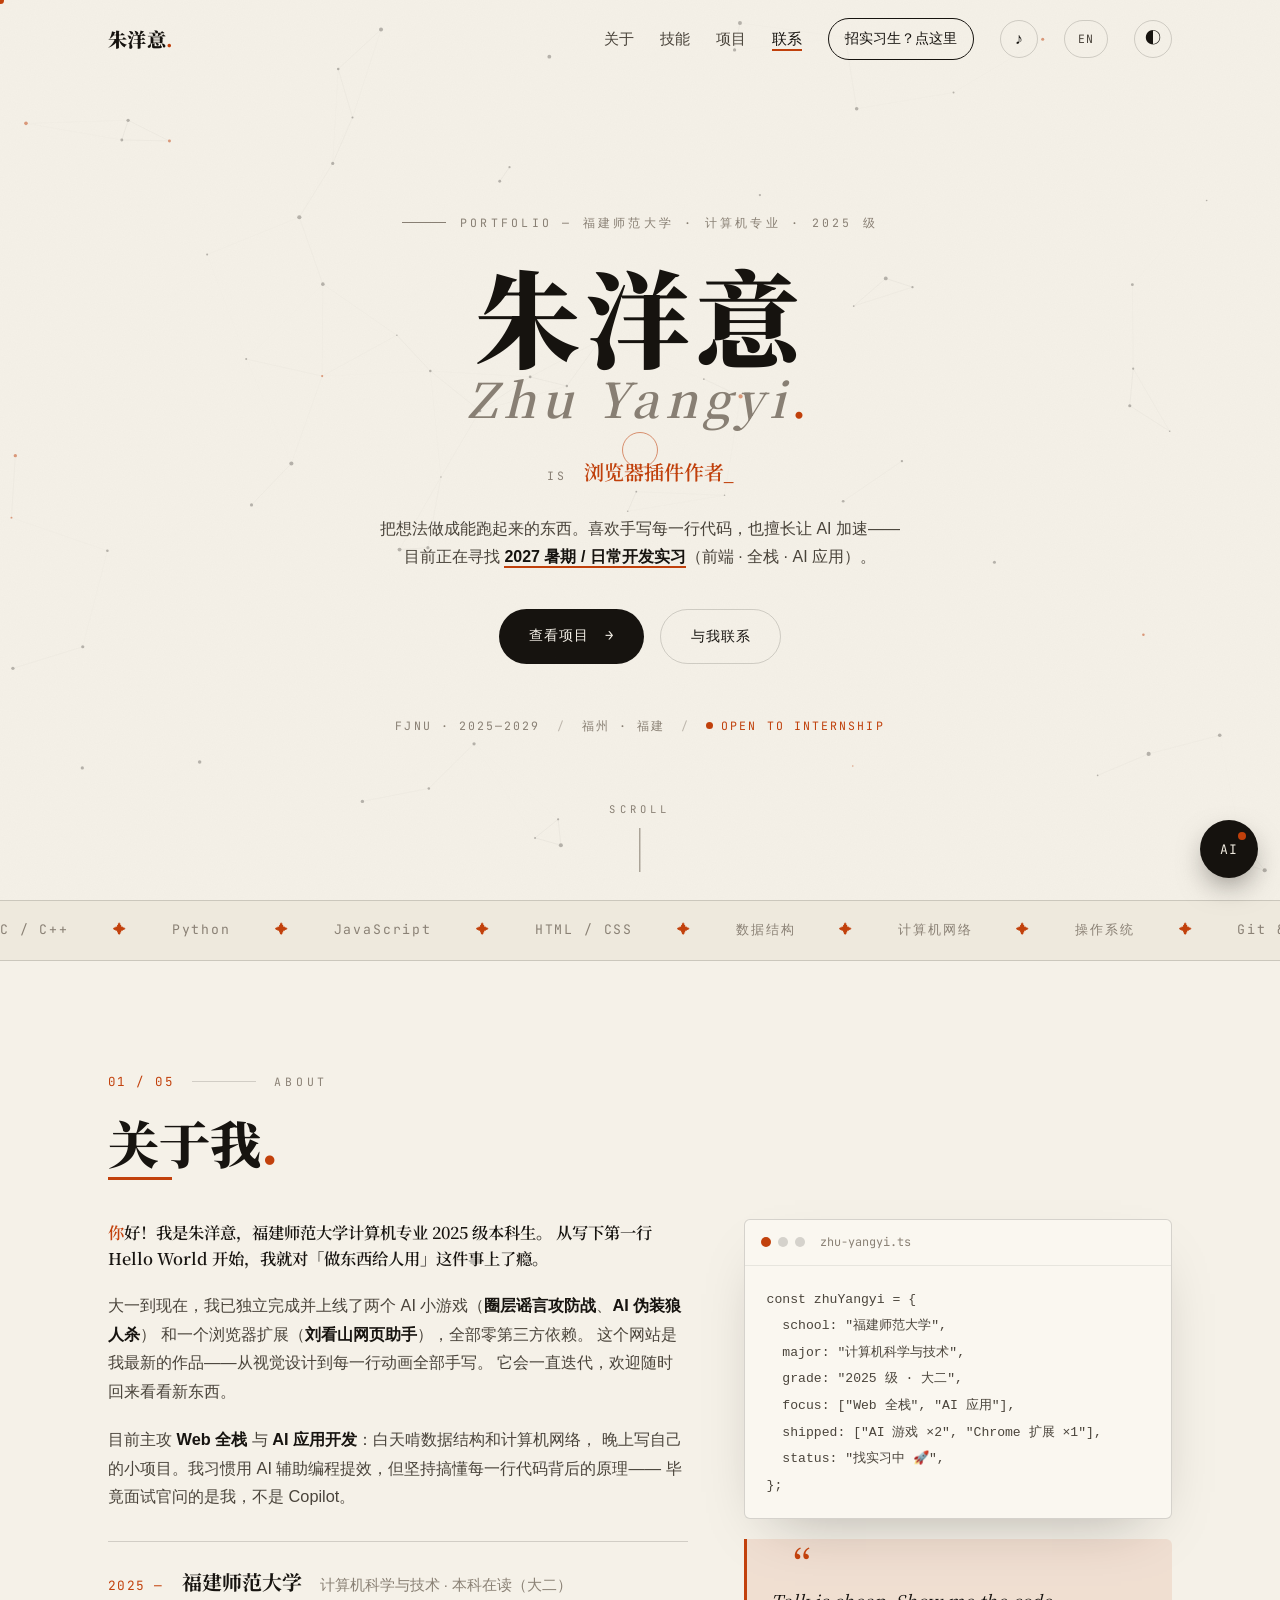
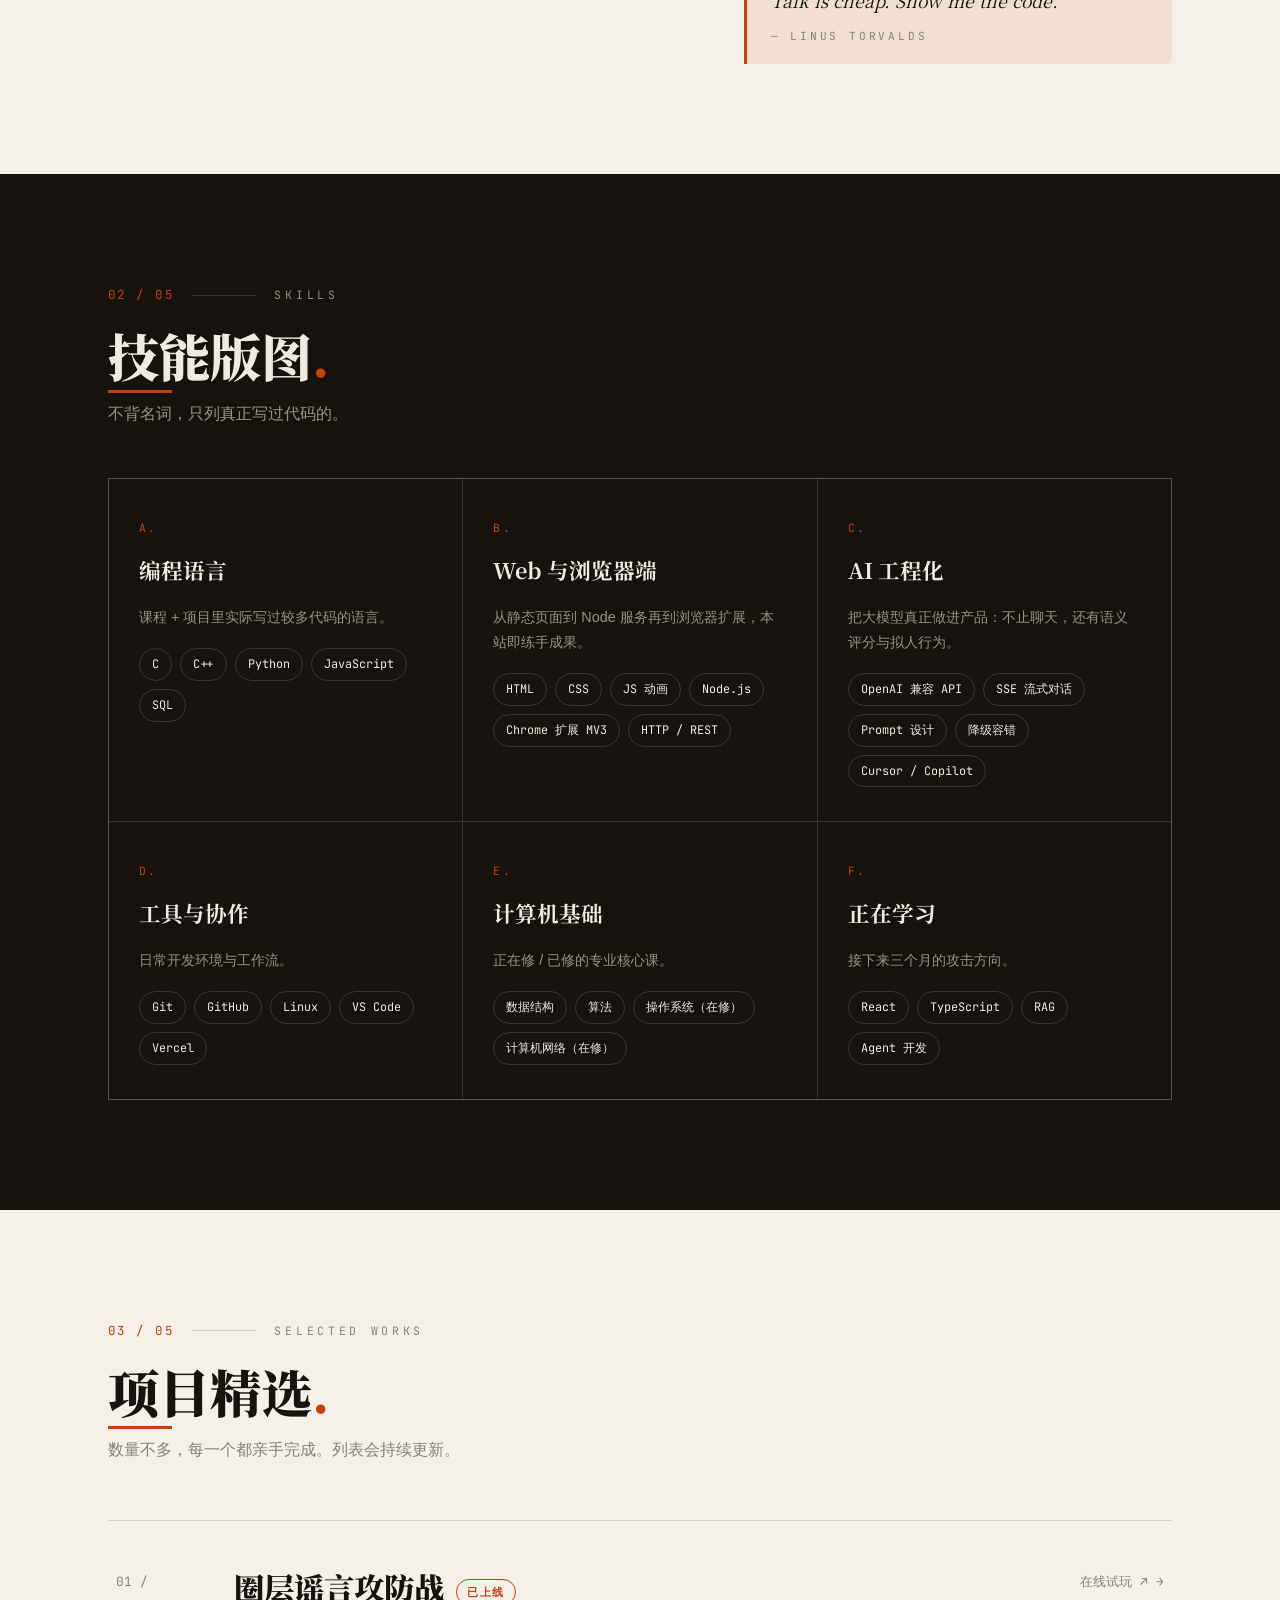
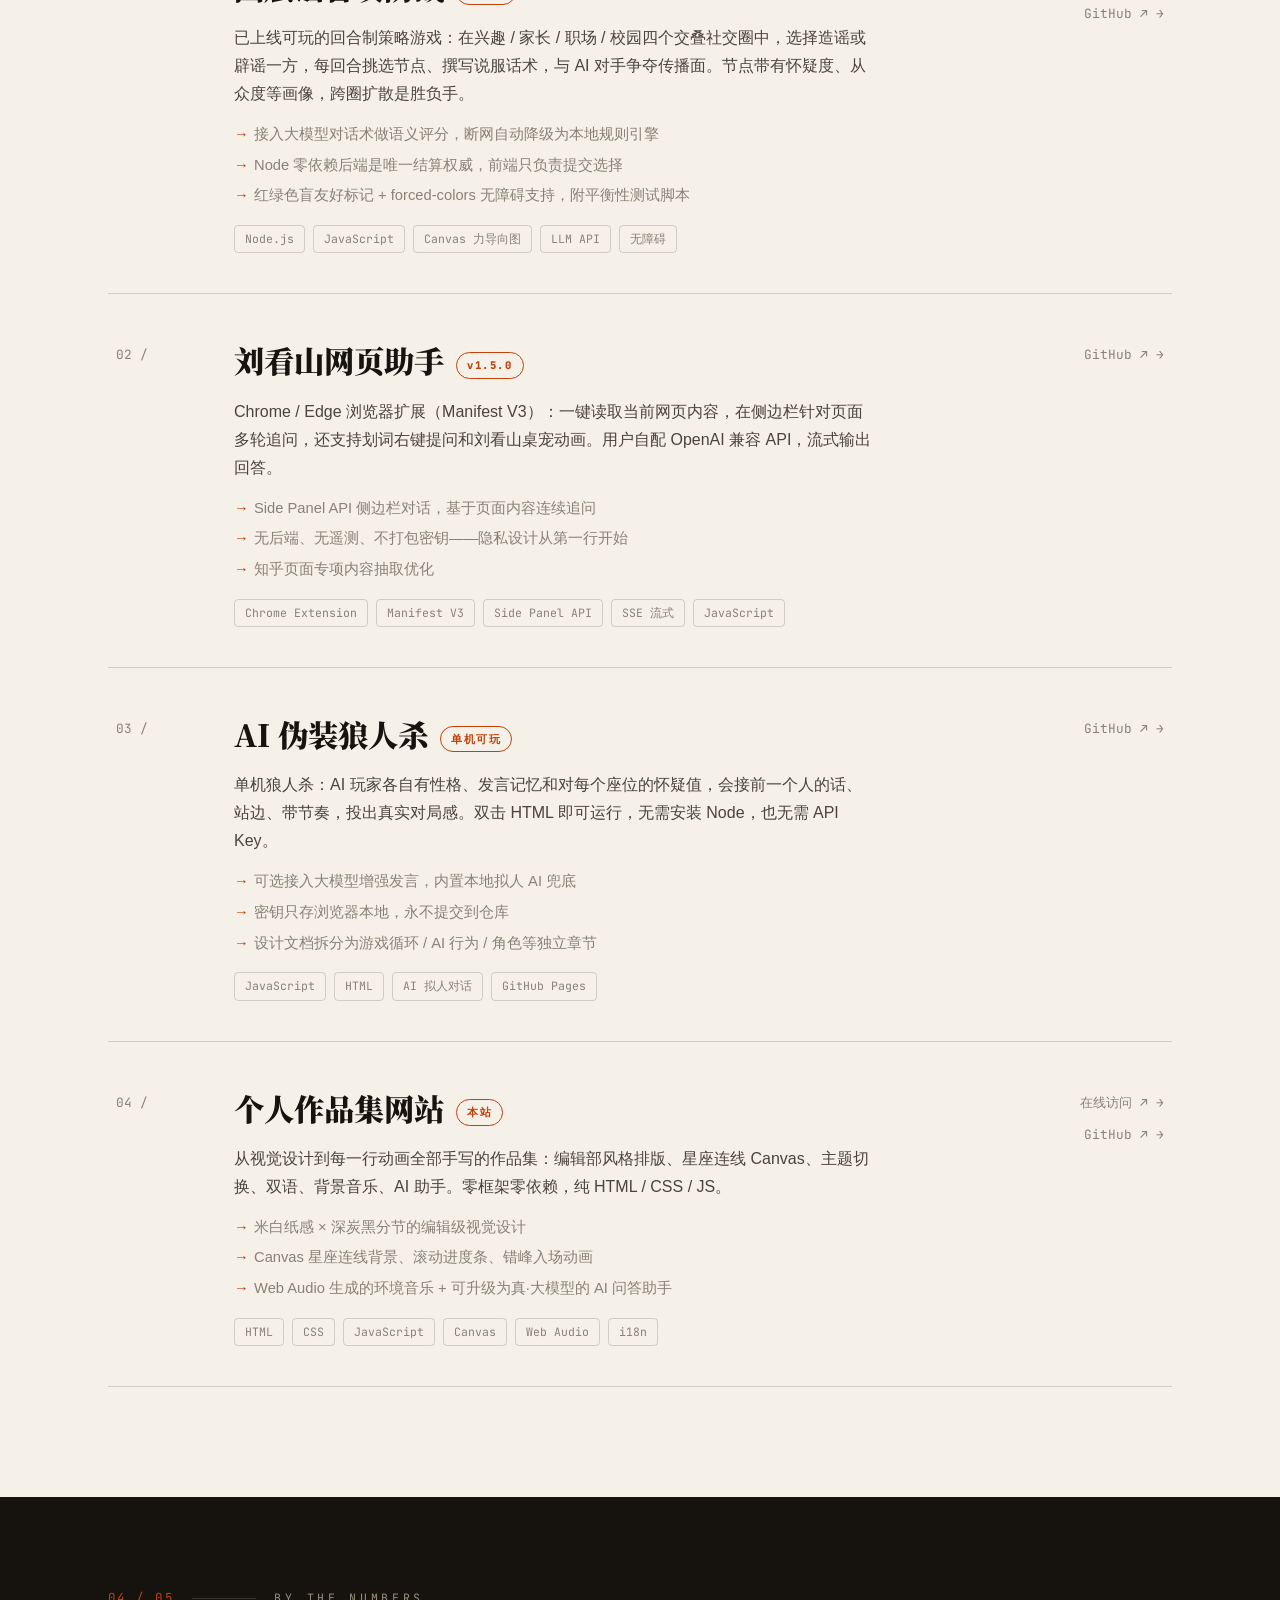
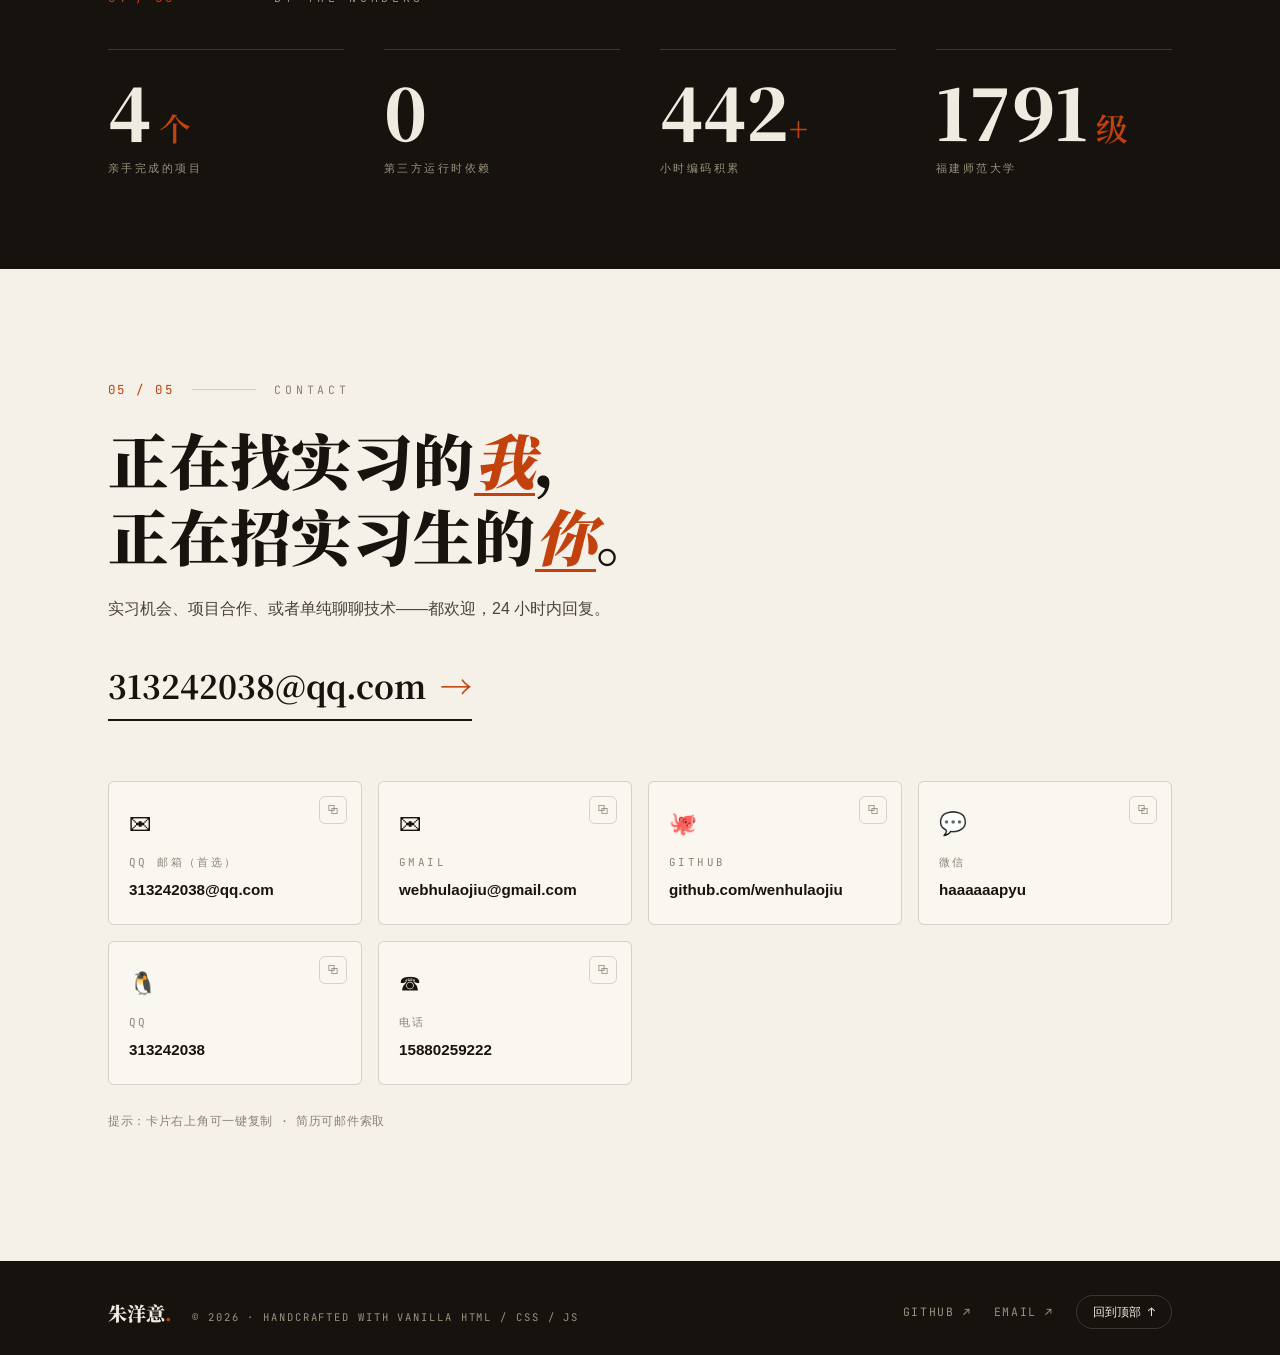
==== commit 34bca8e3: "feat: 中英双语 + 生成式背景音乐 + 键盘导航 + 体验优化" ====
--- a/index.html
+++ b/index.html
@@ -4,8 +4,17 @@
   <meta charset="UTF-8" />
   <meta name="viewport" content="width=device-width, initial-scale=1.0" />
   <title>朱洋意 · 福建师范大学 · 计算机专业 | 个人作品集</title>
-  <meta name="description" content="朱洋意的个人作品集 — 福建师范大学计算机专业 2025 级，正在寻找开发实习。Web 全栈 / AI 应用方向。" />
+  <meta name="description" content="朱洋意的个人作品集 — 福建师范大学计算机专业 2025 级，四个零依赖手写项目，正在寻找开发实习。" />
   <meta name="author" content="朱洋意" />
+  <!-- 社交分享（微信/LinkedIn/X 卡片） -->
+  <meta property="og:type" content="website" />
+  <meta property="og:title" content="朱洋意 · 个人作品集 | Zhu Yangyi Portfolio" />
+  <meta property="og:description" content="四个零依赖手写项目：AI 策略游戏 ×2、Chrome 扩展、本站。正在找 2027 开发实习。" />
+  <meta property="og:url" content="https://wenhulaojiu.github.io/portfolio/" />
+  <meta name="twitter:card" content="summary" />
+  <meta name="theme-color" content="#f5f1e8" media="(prefers-color-scheme: light)" />
+  <meta name="theme-color" content="#16130f" media="(prefers-color-scheme: dark)" />
+  <link rel="canonical" href="https://wenhulaojiu.github.io/portfolio/" />
   <link rel="icon" href="data:image/svg+xml,<svg xmlns='http://www.w3.org/2000/svg' viewBox='0 0 100 100'><rect width='100' height='100' rx='18' fill='%2316130F'/><text x='50' y='68' font-size='52' text-anchor='middle' fill='%23F5F1E8' font-family='serif' font-weight='bold'>朱</text></svg>" />
   <link rel="preconnect" href="https://fonts.googleapis.com" />
   <link rel="preconnect" href="https://fonts.gstatic.com" crossorigin />
@@ -32,15 +41,20 @@
   <!-- ===== 导航 ===== -->
   <nav class="nav" id="nav">
     <div class="nav-inner">
-      <a href="#top" class="nav-logo">朱洋意<span class="nav-logo-dot">.</span></a>
+      <a href="#top" class="nav-logo" data-i18n="nav.logo">朱洋意<span class="nav-logo-dot">.</span></a>
       <div class="nav-right">
         <ul class="nav-links" id="navLinks">
-          <li><a href="#about" data-nav="about">关于</a></li>
-          <li><a href="#skills" data-nav="skills">技能</a></li>
-          <li><a href="#projects" data-nav="projects">项目</a></li>
-          <li><a href="#contact" data-nav="contact">联系</a></li>
+          <li><a href="#about" data-nav="about" data-i18n="nav.about">关于</a></li>
+          <li><a href="#skills" data-nav="skills" data-i18n="nav.skills">技能</a></li>
+          <li><a href="#projects" data-nav="projects" data-i18n="nav.projects">项目</a></li>
+          <li><a href="#contact" data-nav="contact" data-i18n="nav.contact">联系</a></li>
         </ul>
-        <a href="#contact" class="nav-cta">招实习生？点这里</a>
+        <a href="#contact" class="nav-cta" data-i18n="nav.cta">招实习生？点这里</a>
+        <button class="music-btn" id="musicBtn" aria-pressed="false" aria-label="背景音乐" data-i18n-title="ui.music" title="背景音乐（点击开关）">
+          <span class="music-icon">♪</span>
+          <span class="eq" aria-hidden="true"><i></i><i></i><i></i></span>
+        </button>
+        <button class="lang-btn mono" id="langBtn" aria-label="切换语言 / Switch language" title="切换语言 / Switch language">EN</button>
         <button class="theme-toggle" id="themeToggle" aria-label="切换主题" title="切换主题">
           <span class="theme-icon">◐</span>
         </button>
@@ -53,26 +67,26 @@
   <header class="hero" id="top">
     <canvas id="constellation"></canvas>
     <div class="hero-inner">
-      <p class="hero-eyebrow mono"><span class="hero-rule"></span>PORTFOLIO — 福建师范大学 · 计算机专业 · 2025 级</p>
+      <p class="hero-eyebrow mono"><span class="hero-rule"></span><span data-i18n="hero.eyebrow">PORTFOLIO — 福建师范大学 · 计算机专业 · 2025 级</span></p>
       <h1 class="hero-name serif">
         <span class="hero-line reveal-up" style="--d:.05s">朱洋意</span>
         <span class="hero-line hero-line-en reveal-up" style="--d:.18s">Zhu&nbsp;Yangyi<span class="hero-amp">.</span></span>
       </h1>
       <p class="hero-typing reveal-up" style="--d:.3s">
-        <span class="mono hero-typing-label">IS</span>
+        <span class="mono hero-typing-label" data-i18n="hero.typingLabel">IS</span>
         <span class="typing serif" id="typing"></span><span class="cursor">_</span>
       </p>
-      <p class="hero-desc reveal-up" style="--d:.42s">
+      <p class="hero-desc reveal-up" style="--d:.42s" data-i18n="hero.desc">
         把想法做成能跑起来的东西。喜欢手写每一行代码，也擅长让 AI 加速——<br class="br-desktop" />
         目前正在寻找 <strong>2027 暑期 / 日常开发实习</strong>（前端 · 全栈 · AI 应用）。
       </p>
       <div class="hero-actions reveal-up" style="--d:.54s">
-        <a href="#projects" class="btn btn-solid">查看项目 <span class="btn-arrow">→</span></a>
-        <a href="#contact" class="btn btn-line">与我联系</a>
+        <a href="#projects" class="btn btn-solid" data-i18n="hero.cta1">查看项目 <span class="btn-arrow">→</span></a>
+        <a href="#contact" class="btn btn-line" data-i18n="hero.cta2">与我联系</a>
       </div>
       <div class="hero-meta mono reveal-up" style="--d:.66s">
         <span>FJNU · 2025—2029</span><i>/</i>
-        <span>福州 · 福建</span><i>/</i>
+        <span data-i18n="hero.meta2">福州 · 福建</span><i>/</i>
         <span class="hero-status"><em class="pulse"></em>OPEN TO INTERNSHIP</span>
       </div>
     </div>
@@ -94,30 +108,30 @@
           <span class="sec-rule"></span>
           <span class="sec-label mono">ABOUT</span>
         </div>
-        <h2 class="sec-title serif reveal">关于我<span class="sec-title-dot">.</span></h2>
+        <h2 class="sec-title serif reveal" data-i18n="about.title">关于我<span class="sec-title-dot">.</span></h2>
 
         <div class="about-grid">
           <div class="about-copy reveal">
-            <p class="about-lede serif">
+            <p class="about-lede serif" data-i18n="about.lede">
               你好！我是朱洋意，福建师范大学计算机专业 2025 级本科生。
               从写下第一行 Hello&nbsp;World 开始，我就对「做东西给人用」这件事上了瘾。
             </p>
-            <p>
-              目前主攻 <strong>Web 全栈</strong> 与 <strong>AI 应用开发</strong>：白天啃数据结构和计算机网络，
-              晚上写自己的小项目。我习惯用 AI 辅助编程提效，但坚持搞懂每一行代码背后的原理——
-              毕竟面试官问的是我，不是 Copilot。
-            </p>
-            <p>
+            <p data-i18n="about.p1">
               大一到现在，我已独立完成并上线了两个 AI 小游戏（<strong>圈层谣言攻防战</strong>、<strong>AI 伪装狼人杀</strong>）
               和一个浏览器扩展（<strong>刘看山网页助手</strong>），全部零第三方依赖。
               这个网站是我最新的作品——从视觉设计到每一行动画全部手写。
               它会一直迭代，欢迎随时回来看看新东西。
             </p>
+            <p data-i18n="about.p2">
+              目前主攻 <strong>Web 全栈</strong> 与 <strong>AI 应用开发</strong>：白天啃数据结构和计算机网络，
+              晚上写自己的小项目。我习惯用 AI 辅助编程提效，但坚持搞懂每一行代码背后的原理——
+              毕竟面试官问的是我，不是 Copilot。
+            </p>
             <div class="about-edu">
               <div class="edu-item">
                 <span class="edu-year mono">2025 —</span>
-                <span class="edu-school serif">福建师范大学</span>
-                <span class="edu-major">计算机科学与技术 · 本科在读（大二）</span>
+                <span class="edu-school serif" data-i18n="about.eduSchool">福建师范大学</span>
+                <span class="edu-major" data-i18n="about.eduMajor">计算机科学与技术 · 本科在读（大二）</span>
               </div>
             </div>
           </div>
@@ -155,8 +169,8 @@
           <span class="sec-rule"></span>
           <span class="sec-label mono">SKILLS</span>
         </div>
-        <h2 class="sec-title serif reveal">技能版图<span class="sec-title-dot">.</span></h2>
-        <p class="sec-sub reveal">不背名词，只列真正写过代码的。</p>
+        <h2 class="sec-title serif reveal" data-i18n="skills.title">技能版图<span class="sec-title-dot">.</span></h2>
+        <p class="sec-sub reveal" data-i18n="skills.sub">不背名词，只列真正写过代码的。</p>
         <div class="skills-grid" id="skillsGrid"></div>
       </div>
     </section>
@@ -169,8 +183,8 @@
           <span class="sec-rule"></span>
           <span class="sec-label mono">SELECTED WORKS</span>
         </div>
-        <h2 class="sec-title serif reveal">项目精选<span class="sec-title-dot">.</span></h2>
-        <p class="sec-sub reveal">数量不多，每一个都亲手完成。列表会持续更新。</p>
+        <h2 class="sec-title serif reveal" data-i18n="projects.title">项目精选<span class="sec-title-dot">.</span></h2>
+        <p class="sec-sub reveal" data-i18n="projects.sub">数量不多，每一个都亲手完成。列表会持续更新。</p>
         <div class="projects-list" id="projectsList"></div>
       </div>
     </section>
@@ -195,12 +209,12 @@
           <span class="sec-rule"></span>
           <span class="sec-label mono">CONTACT</span>
         </div>
-        <h2 class="contact-title serif reveal">正在找实习的<em>我</em>，<br />正在招实习生的<em>你</em>。</h2>
-        <p class="contact-sub reveal">实习机会、项目合作、或者单纯聊聊技术——都欢迎，24 小时内回复。</p>
+        <h2 class="contact-title serif reveal" data-i18n="contact.title">正在找实习的<em>我</em>，<br />正在招实习生的<em>你</em>。</h2>
+        <p class="contact-sub reveal" data-i18n="contact.sub">实习机会、项目合作、或者单纯聊聊技术——都欢迎，24 小时内回复。</p>
         <a class="contact-mail serif reveal" href="mailto:313242038@qq.com">313242038@qq.com<span class="mail-arrow">→</span></a>
 
         <div class="contact-grid reveal" id="contactGrid"></div>
-        <p class="contact-note mono">提示：卡片右上角可一键复制 · 简历可邮件索取</p>
+        <p class="contact-note mono reveal" data-i18n="contact.note">提示：卡片右上角可一键复制 · 简历可邮件索取</p>
       </div>
     </section>
   </main>
@@ -209,13 +223,13 @@
   <footer class="footer">
     <div class="container footer-inner">
       <div class="footer-left">
-        <span class="footer-logo serif">朱洋意<span class="footer-dot">.</span></span>
-        <span class="mono footer-meta">© <span id="year"></span> · HANDCRAFTED WITH VANILLA HTML / CSS / JS</span>
+        <span class="footer-logo serif" data-i18n="footer.logo">朱洋意<span class="footer-dot">.</span></span>
+        <span class="mono footer-meta">© <span id="year"></span><span> · HANDCRAFTED WITH VANILLA HTML / CSS / JS</span></span>
       </div>
       <div class="footer-right mono">
         <a href="https://github.com/wenhulaojiu" target="_blank" rel="noopener">GITHUB ↗</a>
         <a href="mailto:313242038@qq.com">EMAIL ↗</a>
-        <button class="back-top" id="backTop">回到顶部 ↑</button>
+        <button class="back-top" id="backTop" data-i18n="ui.backTop">回到顶部 ↑</button>
       </div>
     </div>
   </footer>
@@ -225,7 +239,7 @@
   <div class="chat-panel" id="chatPanel" role="dialog" aria-label="AI 助手">
     <div class="chat-head">
       <div>
-        <div class="chat-title serif">AI 助手</div>
+        <div class="chat-title serif" data-i18n="chat.title">AI 助手</div>
         <div class="chat-sub mono"><em class="pulse"></em>ASK ME ABOUT ZHU YANGYI</div>
       </div>
       <button class="chat-close" id="chatClose" aria-label="关闭">×</button>
@@ -233,15 +247,16 @@
     <div class="chat-msgs" id="chatMsgs"></div>
     <div class="chat-chips" id="chatChips"></div>
     <form class="chat-form" id="chatForm">
-      <input type="text" id="chatInput" placeholder="问我任何关于他的问题…" autocomplete="off" />
+      <input type="text" id="chatInput" data-i18n-ph="chat.ph" placeholder="问我任何关于他的问题…" autocomplete="off" />
       <button type="submit" class="chat-send mono" aria-label="发送">→</button>
     </form>
   </div>
 
   <!-- 复制成功提示 -->
-  <div class="toast mono" id="toast">已复制到剪贴板 ✓</div>
+  <div class="toast mono" id="toast" data-i18n="toast">已复制到剪贴板 ✓</div>
 
   <script src="js/data.js"></script>
+  <script src="js/i18n.js"></script>
   <script src="js/main.js"></script>
 </body>
 </html>
--- a/css/style.css
+++ b/css/style.css
@@ -542,3 +542,151 @@
   *, *::before, *::after { animation: none !important; transition: none !important; }
   .reveal, .reveal-up { opacity: 1; transform: none; }
 }
+
+/* ============================================================
+   交互增强层：自定义光标 / 磁吸 / 逐字入场 / 噪点 / 标题下划线
+   ============================================================ */
+
+/* --- 自定义光标（仅桌面精确指针） --- */
+.cursor-dot, .cursor-ring { display: none; }
+html.fine-pointer { }
+@media (hover: hover) and (pointer: fine) {
+  html.fine-pointer body { cursor: none; }
+  html.fine-pointer a, html.fine-pointer button { cursor: none; }
+  html.fine-pointer input, html.fine-pointer textarea { cursor: text; }
+  html.fine-pointer .cursor-dot {
+    display: block; position: fixed; top: 0; left: 0; z-index: 1000;
+    width: 7px; height: 7px; margin: -3.5px 0 0 -3.5px; border-radius: 50%;
+    background: var(--amber); pointer-events: none;
+  }
+  html.fine-pointer .cursor-ring {
+    display: block; position: fixed; top: 0; left: 0; z-index: 999;
+    width: 36px; height: 36px; margin: -18px 0 0 -18px; border-radius: 50%;
+    border: 1.5px solid color-mix(in srgb, var(--amber) 55%, transparent);
+    pointer-events: none;
+    transition: width 0.25s var(--ease), height 0.25s var(--ease),
+      margin 0.25s var(--ease), border-color 0.25s, background 0.25s;
+  }
+  html.fine-pointer .cursor-ring.hovered {
+    width: 58px; height: 58px; margin: -29px 0 0 -29px;
+    background: color-mix(in srgb, var(--amber) 8%, transparent);
+  }
+  html.fine-pointer .cursor-ring.pressed {
+    width: 26px; height: 26px; margin: -13px 0 0 -13px;
+  }
+}
+
+/* --- 磁吸元素 --- */
+[data-magnetic] { will-change: transform; }
+
+/* --- Hero 名字逐字入场 --- */
+.hero-char {
+  display: inline-block; opacity: 0;
+  transform: translateY(0.55em) rotate(4deg);
+  animation: charRise 0.85s var(--ease) forwards;
+}
+@keyframes charRise {
+  60% { transform: translateY(-0.04em) rotate(-1deg); }
+  100% { opacity: 1; transform: translateY(0) rotate(0); }
+}
+
+/* --- 胶片噪点（全站极淡颗粒） --- */
+body::after {
+  content: ""; position: fixed; inset: 0; z-index: 998; pointer-events: none;
+  background-image: url("data:image/svg+xml,%3Csvg xmlns='http://www.w3.org/2000/svg' width='240' height='240'%3E%3Cfilter id='n'%3E%3CfeTurbulence type='fractalNoise' baseFrequency='0.85' numOctaves='2' stitchTiles='stitch'/%3E%3CfeColorMatrix type='matrix' values='0 0 0 0 0 0 0 0 0 0 0 0 0 0 0 0 0 0 0.42 0'/%3E%3C/filter%3E%3Crect width='100%25' height='100%25' filter='url(%23n)'/%3E%3C/svg%3E");
+  background-size: 240px 240px; opacity: 0.05;
+  animation: grainShift 1.1s steps(6) infinite;
+}
+@keyframes grainShift {
+  0% { background-position: 0 0; }
+  25% { background-position: -60px 40px; }
+  50% { background-position: 50px -70px; }
+  75% { background-position: -40px -30px; }
+  100% { background-position: 0 0; }
+}
+[data-theme="light"] body::after { opacity: 0.035; }
+
+/* --- 分节标题：琥珀下划线划入 --- */
+.sec-title { position: relative; display: inline-block; }
+.sec-title::after {
+  content: ""; position: absolute; left: 0; bottom: -8px; height: 3px;
+  width: 0; background: var(--amber); transition: width 0.9s var(--ease) 0.25s;
+}
+.sec-title.visible::after { width: 64px; }
+
+/* 触屏 / 减少动画时关掉增强层 */
+@media (prefers-reduced-motion: reduce) {
+  .cursor-dot, .cursor-ring, body::after { display: none !important; }
+  .hero-char { opacity: 1; transform: none; animation: none; }
+}
+
+/* ============================================================
+   音乐 / 语言 / 更多交互
+   ============================================================ */
+
+/* --- 音乐按钮：♪ 图标 ⇄ 三根跳动的均衡器柱 --- */
+.music-btn {
+  width: 38px; height: 38px; border-radius: 50%; cursor: pointer;
+  background: transparent; border: 1px solid var(--line); color: var(--ink);
+  display: grid; place-items: center; font-size: 1rem;
+  transition: all 0.25s;
+}
+.music-btn:hover { border-color: var(--amber); color: var(--amber); }
+.music-btn .eq { display: none; align-items: flex-end; gap: 2.5px; height: 14px; }
+.music-btn .eq i {
+  width: 3px; height: 100%; background: var(--amber); border-radius: 2px;
+  transform: scaleY(0.3); transform-origin: bottom;
+  animation: eq 1s ease-in-out infinite;
+}
+.music-btn .eq i:nth-child(2) { animation-delay: 0.18s; }
+.music-btn .eq i:nth-child(3) { animation-delay: 0.36s; }
+.music-btn.playing .eq { display: flex; }
+.music-btn.playing .music-icon { display: none; }
+.music-btn:disabled { opacity: 0.4; cursor: not-allowed; }
+@keyframes eq {
+  0%, 100% { transform: scaleY(0.3); }
+  50% { transform: scaleY(1); }
+}
+
+/* --- 语言切换按钮：等宽字 pill --- */
+.lang-btn {
+  height: 38px; padding: 0 13px; border-radius: 999px; cursor: pointer;
+  background: transparent; border: 1px solid var(--line); color: var(--ink-soft);
+  font-family: var(--mono); font-size: 0.72rem; letter-spacing: 0.1em;
+  transition: all 0.25s;
+}
+.lang-btn:hover { border-color: var(--amber); color: var(--amber); }
+
+/* --- 项目条目：hover 一道流光扫过 --- */
+.project-row { overflow: hidden; }
+.project-row::after {
+  content: ""; position: absolute; top: 0; left: -45%; width: 26%; height: 100%;
+  background: linear-gradient(105deg, transparent, rgba(255, 255, 255, 0.5), transparent);
+  transform: skewX(-18deg); opacity: 0; pointer-events: none;
+}
+.project-row:hover::after { animation: sheen 0.9s var(--ease); }
+@keyframes sheen {
+  0% { left: -45%; opacity: 0.9; }
+  100% { left: 125%; opacity: 0; }
+}
+
+/* --- 英文版微调：长标签字距收紧 --- */
+html[lang="en"] .hero-eyebrow { letter-spacing: 0.12em; }
+html[lang="en"] .sec-label { letter-spacing: 0.22em; }
+
+/* --- 打印样式：简历直接 Ctrl+P 也能看 --- */
+@media print {
+  .nav, .chat-fab, .chat-panel, .toast, .progress-bar, .scroll-hint,
+  .marquee, .cursor-dot, .cursor-ring, body::after, .preloader { display: none !important; }
+  .reveal, .reveal-up { opacity: 1 !important; transform: none !important; }
+  .hero { min-height: auto; padding: 40px 0; }
+  .section { padding: 30px 0; }
+  .section-ink { background: #fff !important; color: #111 !important; }
+  .section-ink .skill-title, .section-ink .stat-num, .footer { color: #111 !important; }
+  a[href^="http"]::after { content: " (" attr(href) ")"; font-size: 0.8em; color: #666; }
+}
+
+/* 移动端：三个小按钮收窄间距 */
+@media (max-width: 760px) {
+  .nav-right { gap: 10px; }
+}
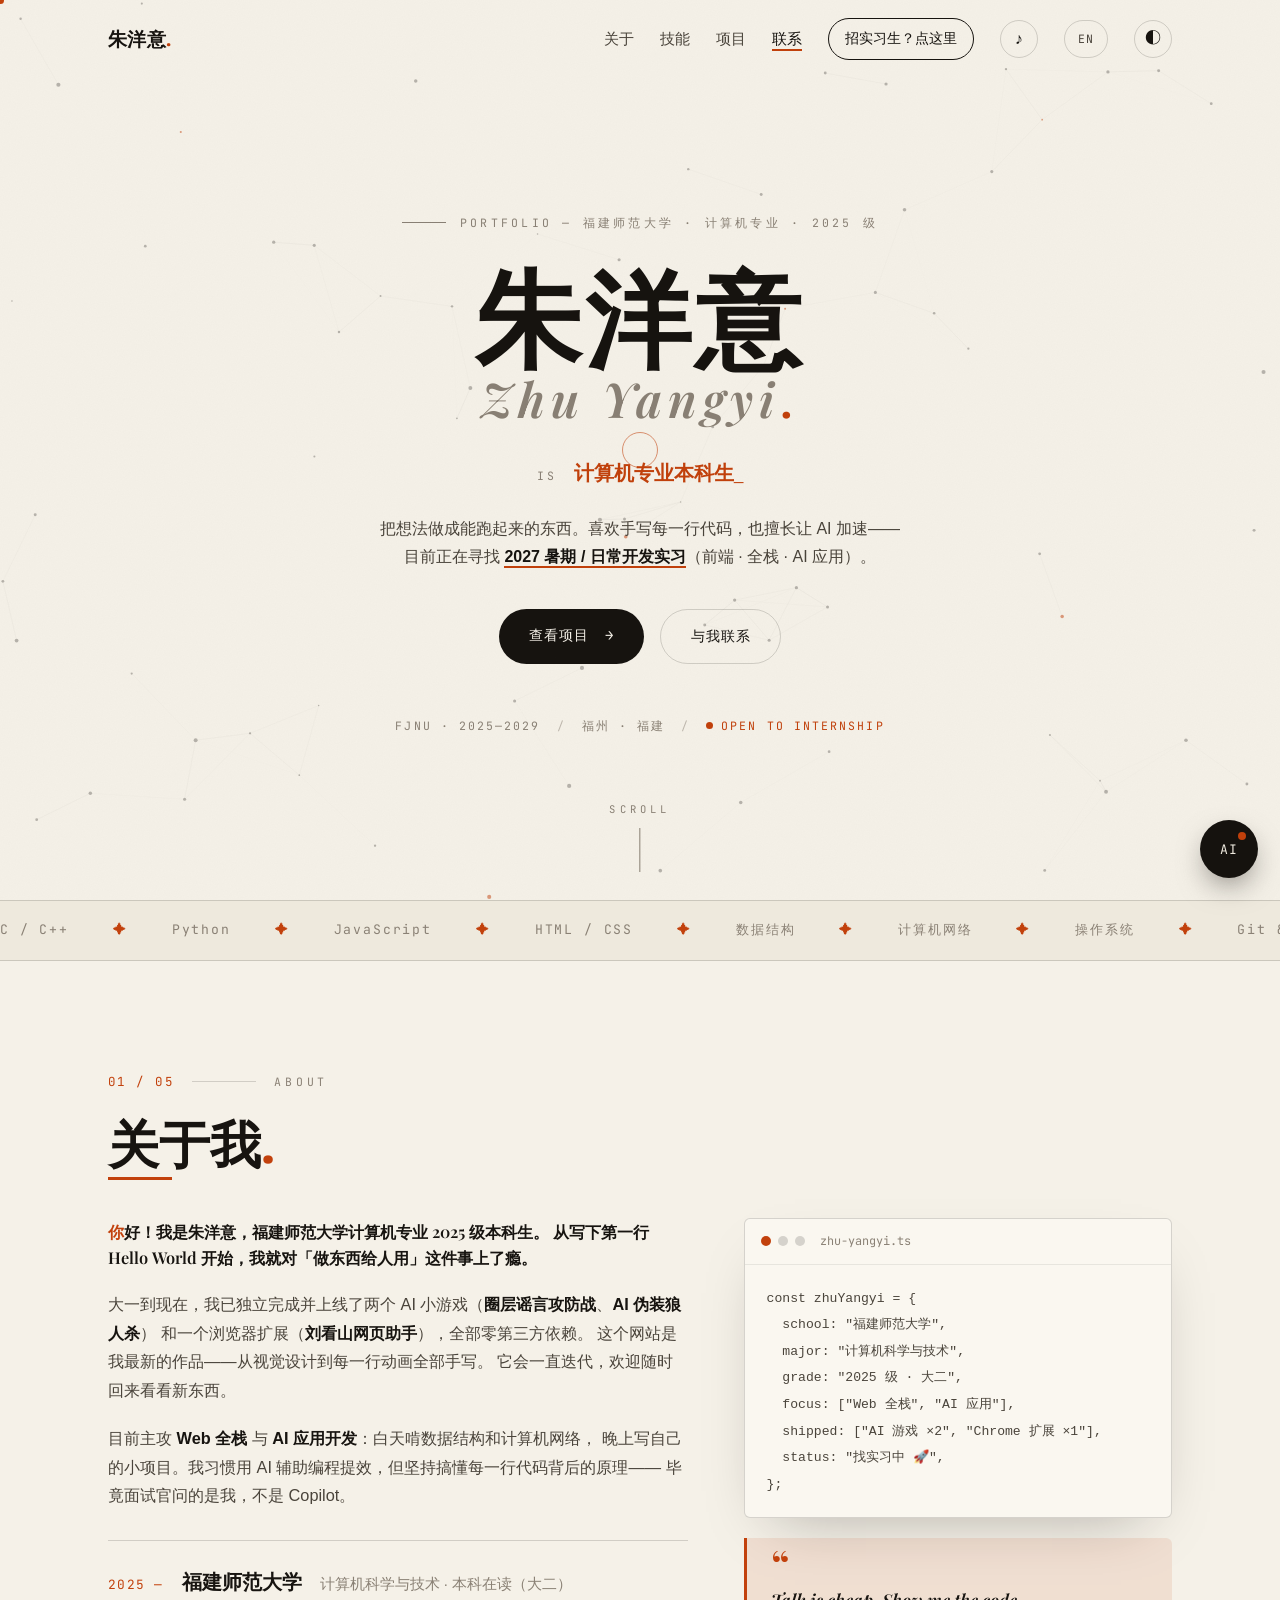
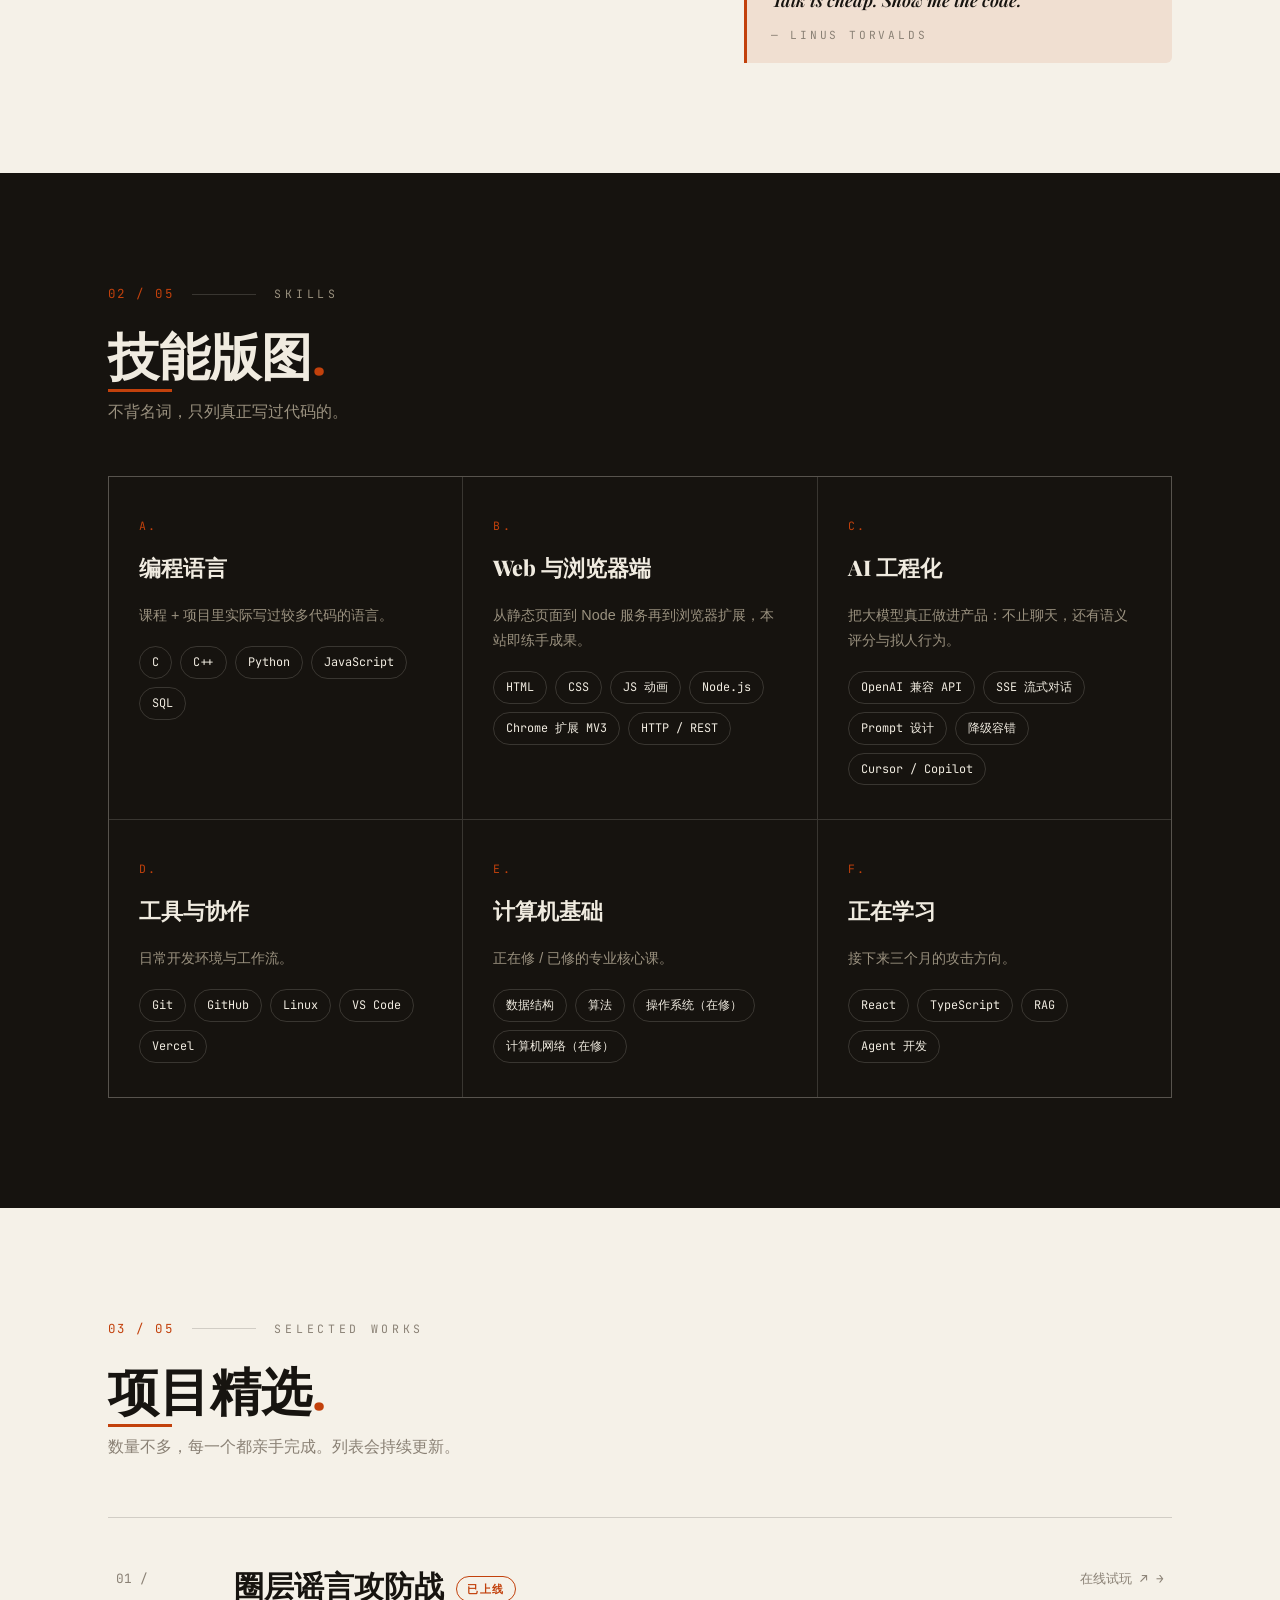
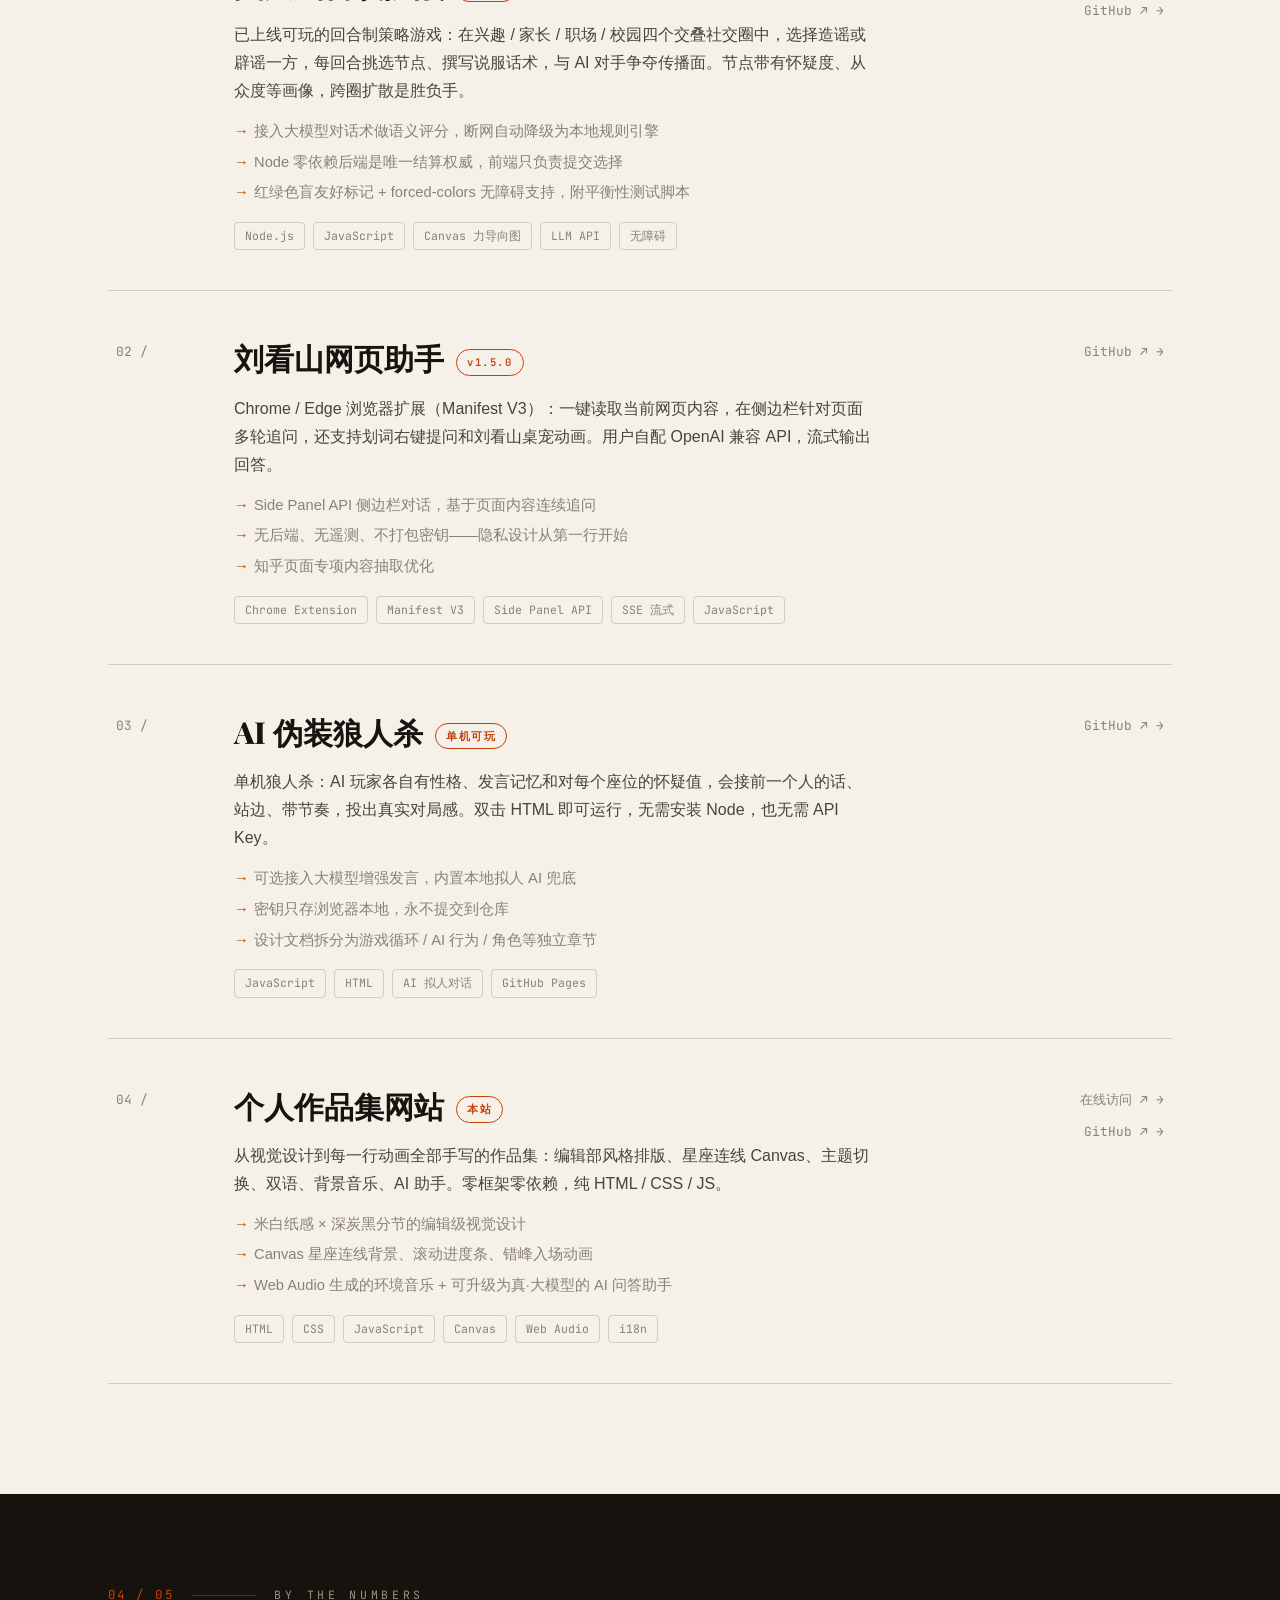
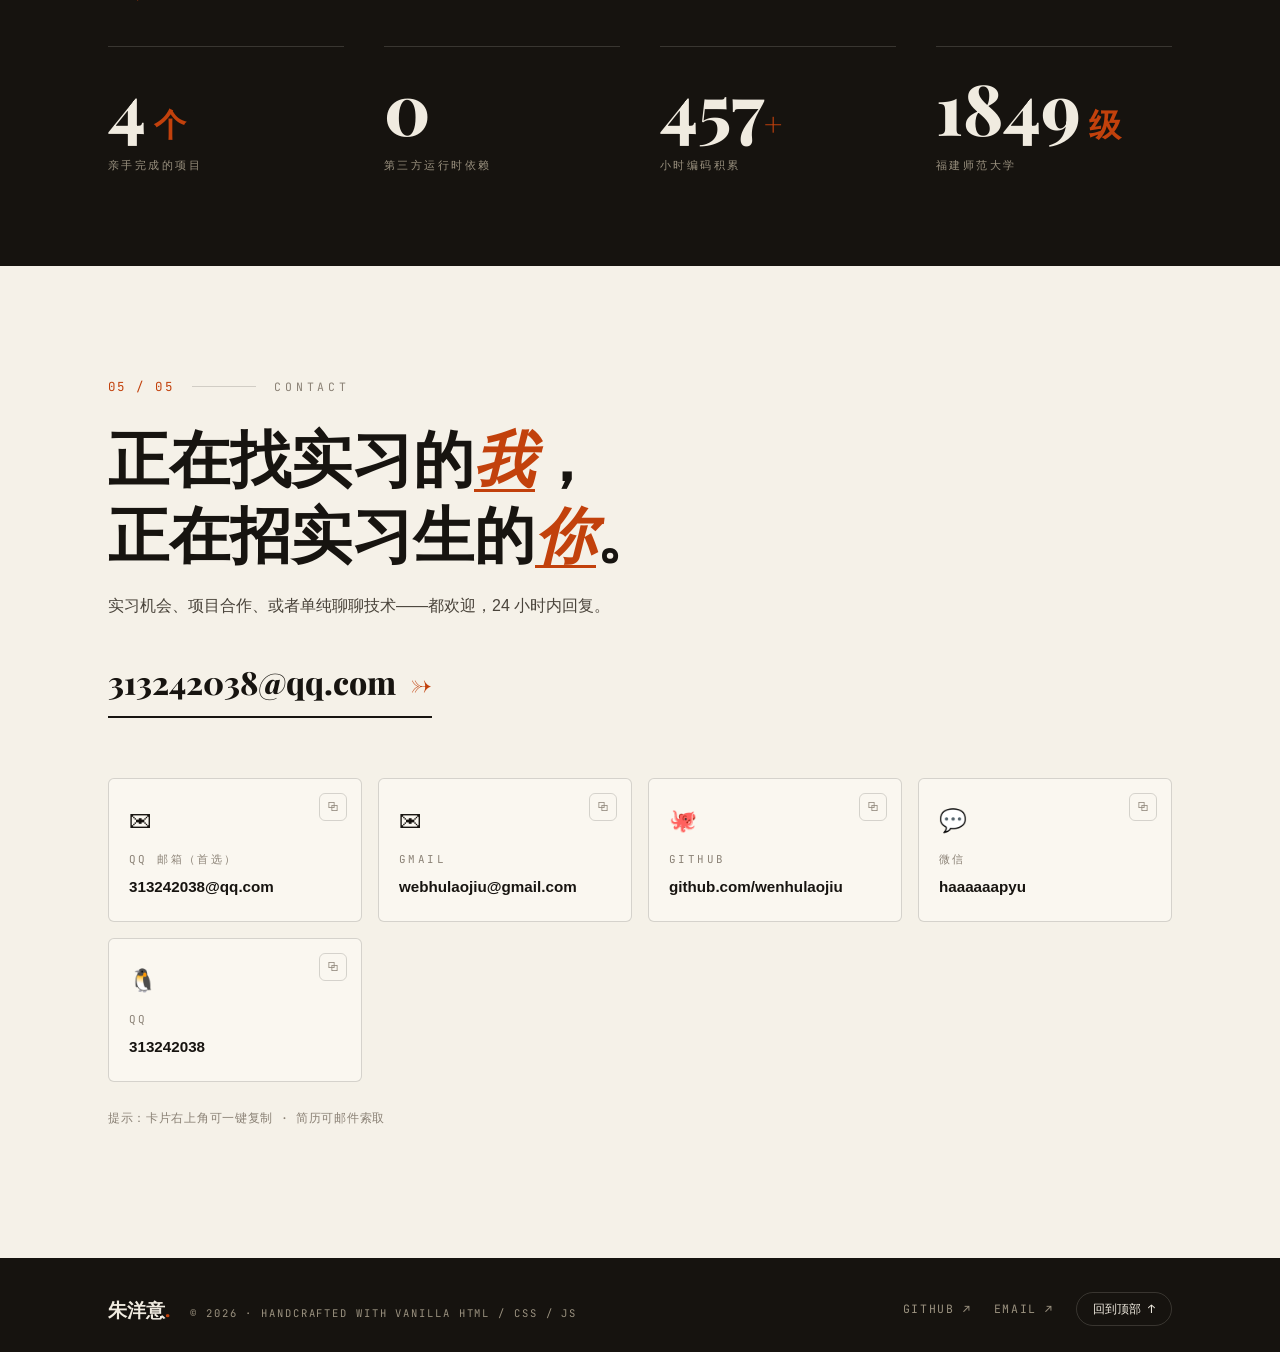
==== commit b925e3e4: "feat: og 分享卡片 + 字体自托管 + 撤下手机号" ====
--- a/index.html
+++ b/index.html
@@ -11,14 +11,21 @@
   <meta property="og:title" content="朱洋意 · 个人作品集 | Zhu Yangyi Portfolio" />
   <meta property="og:description" content="四个零依赖手写项目：AI 策略游戏 ×2、Chrome 扩展、本站。正在找 2027 开发实习。" />
   <meta property="og:url" content="https://wenhulaojiu.github.io/portfolio/" />
-  <meta name="twitter:card" content="summary" />
+  <meta name="twitter:card" content="summary_large_image" />
+  <meta name="twitter:image" content="https://wenhulaojiu.github.io/portfolio/og.png" />
+  <meta property="og:image" content="https://wenhulaojiu.github.io/portfolio/og.png" />
+  <meta property="og:image:width" content="1200" />
+  <meta property="og:image:height" content="630" />
+  <meta property="og:image:alt" content="朱洋意个人作品集 — 编辑风格站点，四个零依赖手写项目" />
   <meta name="theme-color" content="#f5f1e8" media="(prefers-color-scheme: light)" />
   <meta name="theme-color" content="#16130f" media="(prefers-color-scheme: dark)" />
   <link rel="canonical" href="https://wenhulaojiu.github.io/portfolio/" />
   <link rel="icon" href="data:image/svg+xml,<svg xmlns='http://www.w3.org/2000/svg' viewBox='0 0 100 100'><rect width='100' height='100' rx='18' fill='%2316130F'/><text x='50' y='68' font-size='52' text-anchor='middle' fill='%23F5F1E8' font-family='serif' font-weight='bold'>朱</text></svg>" />
-  <link rel="preconnect" href="https://fonts.googleapis.com" />
-  <link rel="preconnect" href="https://fonts.gstatic.com" crossorigin />
-  <link href="https://fonts.googleapis.com/css2?family=Playfair+Display:ital,wght@0,600;0,800;1,600&family=Noto+Serif+SC:wght@600;900&family=JetBrains+Mono:wght@400;600&display=swap" rel="stylesheet" />
+  <!-- 字体自托管（Playfair Display + JetBrains Mono，共 ~570KB，浏览器缓存一次）；
+       中文衬线走系统宋体（Songti SC / SimSun），无任何外部字体请求 -->
+  <link rel="preload" href="fonts/f2.woff" as="font" type="font/woff" crossorigin />
+  <link rel="preload" href="fonts/f4.woff" as="font" type="font/woff" crossorigin />
+  <link rel="stylesheet" href="fonts/fonts.css" />
   <link rel="stylesheet" href="css/style.css" />
   <noscript>
     <!-- JS 关闭时直接显示所有内容（否则入场动画会把内容藏住） -->
--- a/fonts/fonts.css
+++ b/fonts/fonts.css
@@ -0,0 +1,39 @@
+﻿@font-face {
+  font-family: 'Playfair Display';
+  font-style: italic;
+  font-weight: 600;
+  font-display: swap;
+  src: url(./f1.woff) format('woff');
+}
+@font-face {
+  font-family: 'Playfair Display';
+  font-style: normal;
+  font-weight: 600;
+  font-display: swap;
+  src: url(./f2.woff) format('woff');
+}
+@font-face {
+  font-family: 'Playfair Display';
+  font-style: normal;
+  font-weight: 800;
+  font-display: swap;
+  src: url(./f3.woff) format('woff');
+}
+
+@font-face {
+  font-family: 'JetBrains Mono';
+  font-style: normal;
+  font-weight: 400;
+  font-display: swap;
+  src: url(./f4.woff) format('woff');
+}
+@font-face {
+  font-family: 'JetBrains Mono';
+  font-style: normal;
+  font-weight: 600;
+  font-display: swap;
+  src: url(./f5.woff) format('woff');
+}
+
+
+
--- a/css/style.css
+++ b/css/style.css
@@ -26,7 +26,7 @@
   --dark-mute: #9a917f;
   --dark-line: rgba(240, 235, 224, 0.16);
 
-  --serif: "Noto Serif SC", "Playfair Display", "Songti SC", "SimSun", Georgia, serif;
+  --serif: "Playfair Display", "Songti SC", "STSong", "SimSun", Georgia, serif;
   --sans: "PingFang SC", "Microsoft YaHei", -apple-system, "Segoe UI", sans-serif;
   --mono: "JetBrains Mono", Consolas, "Courier New", monospace;
 
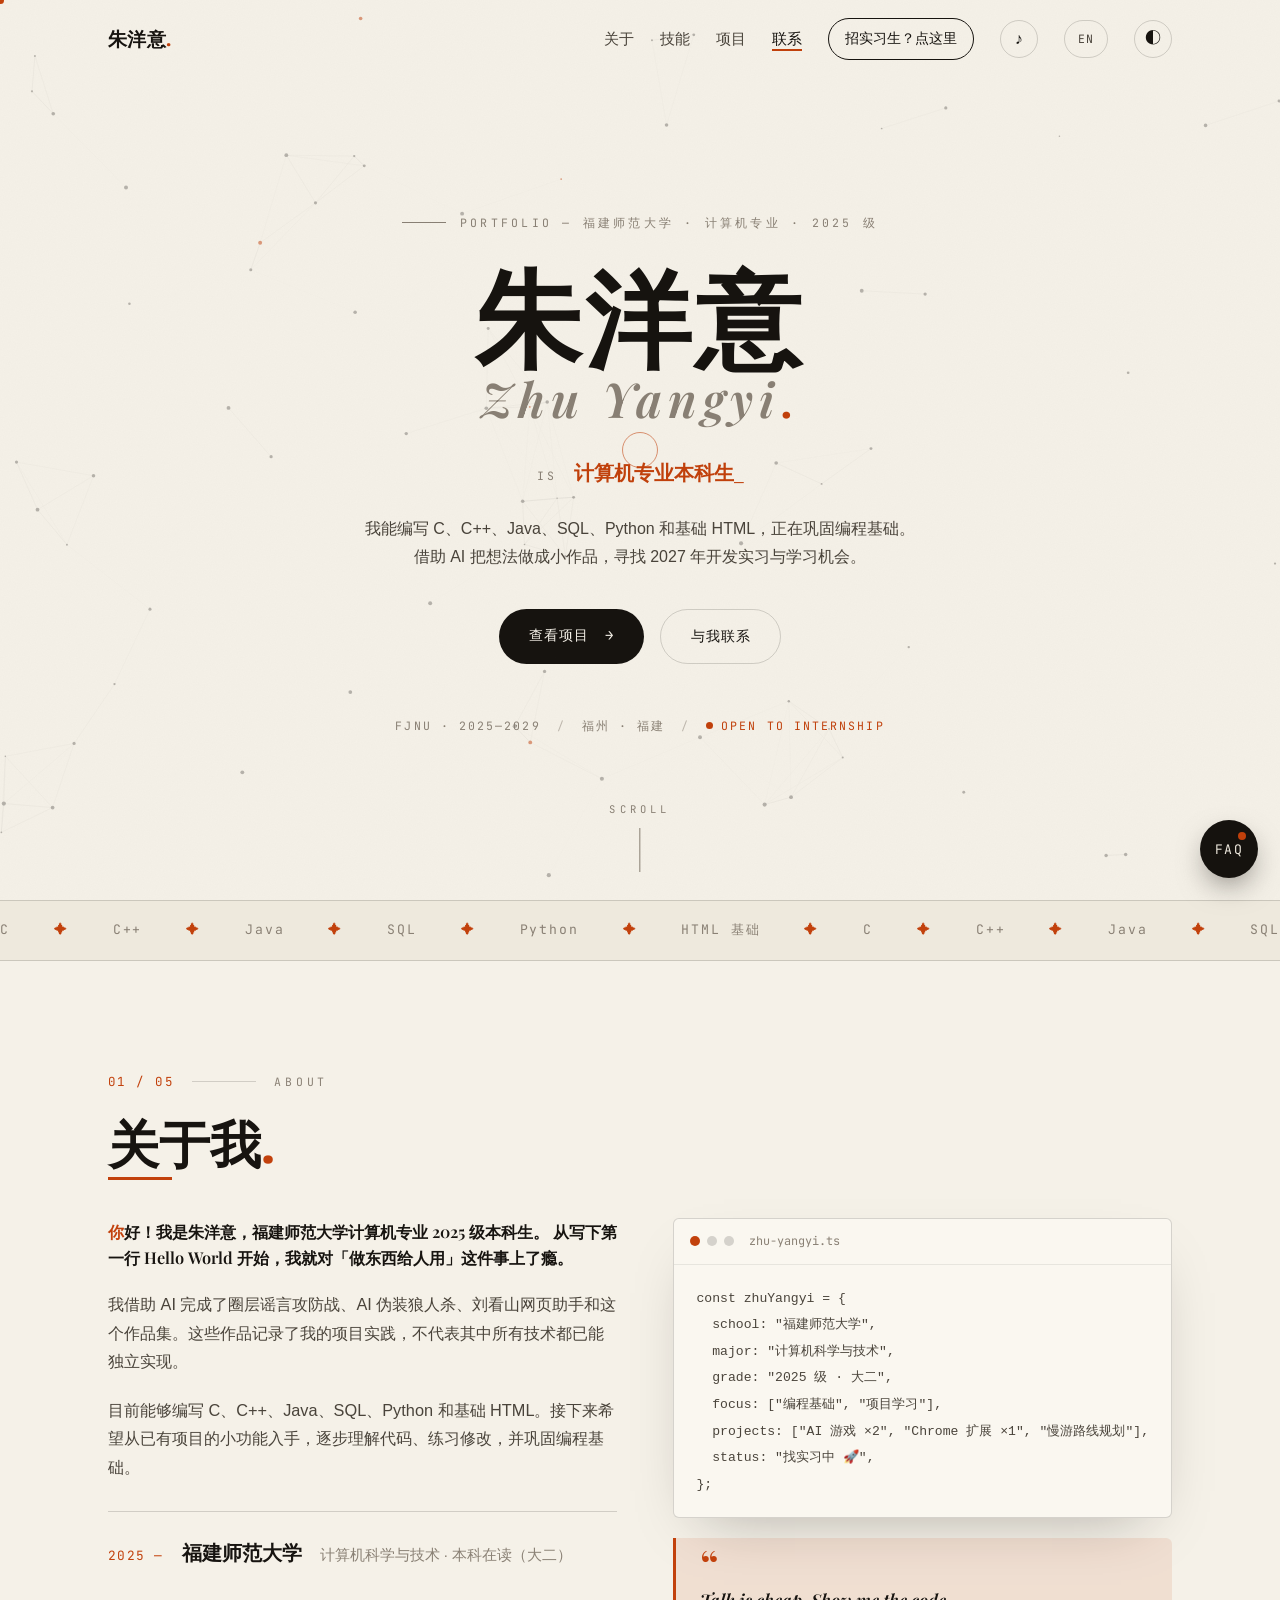
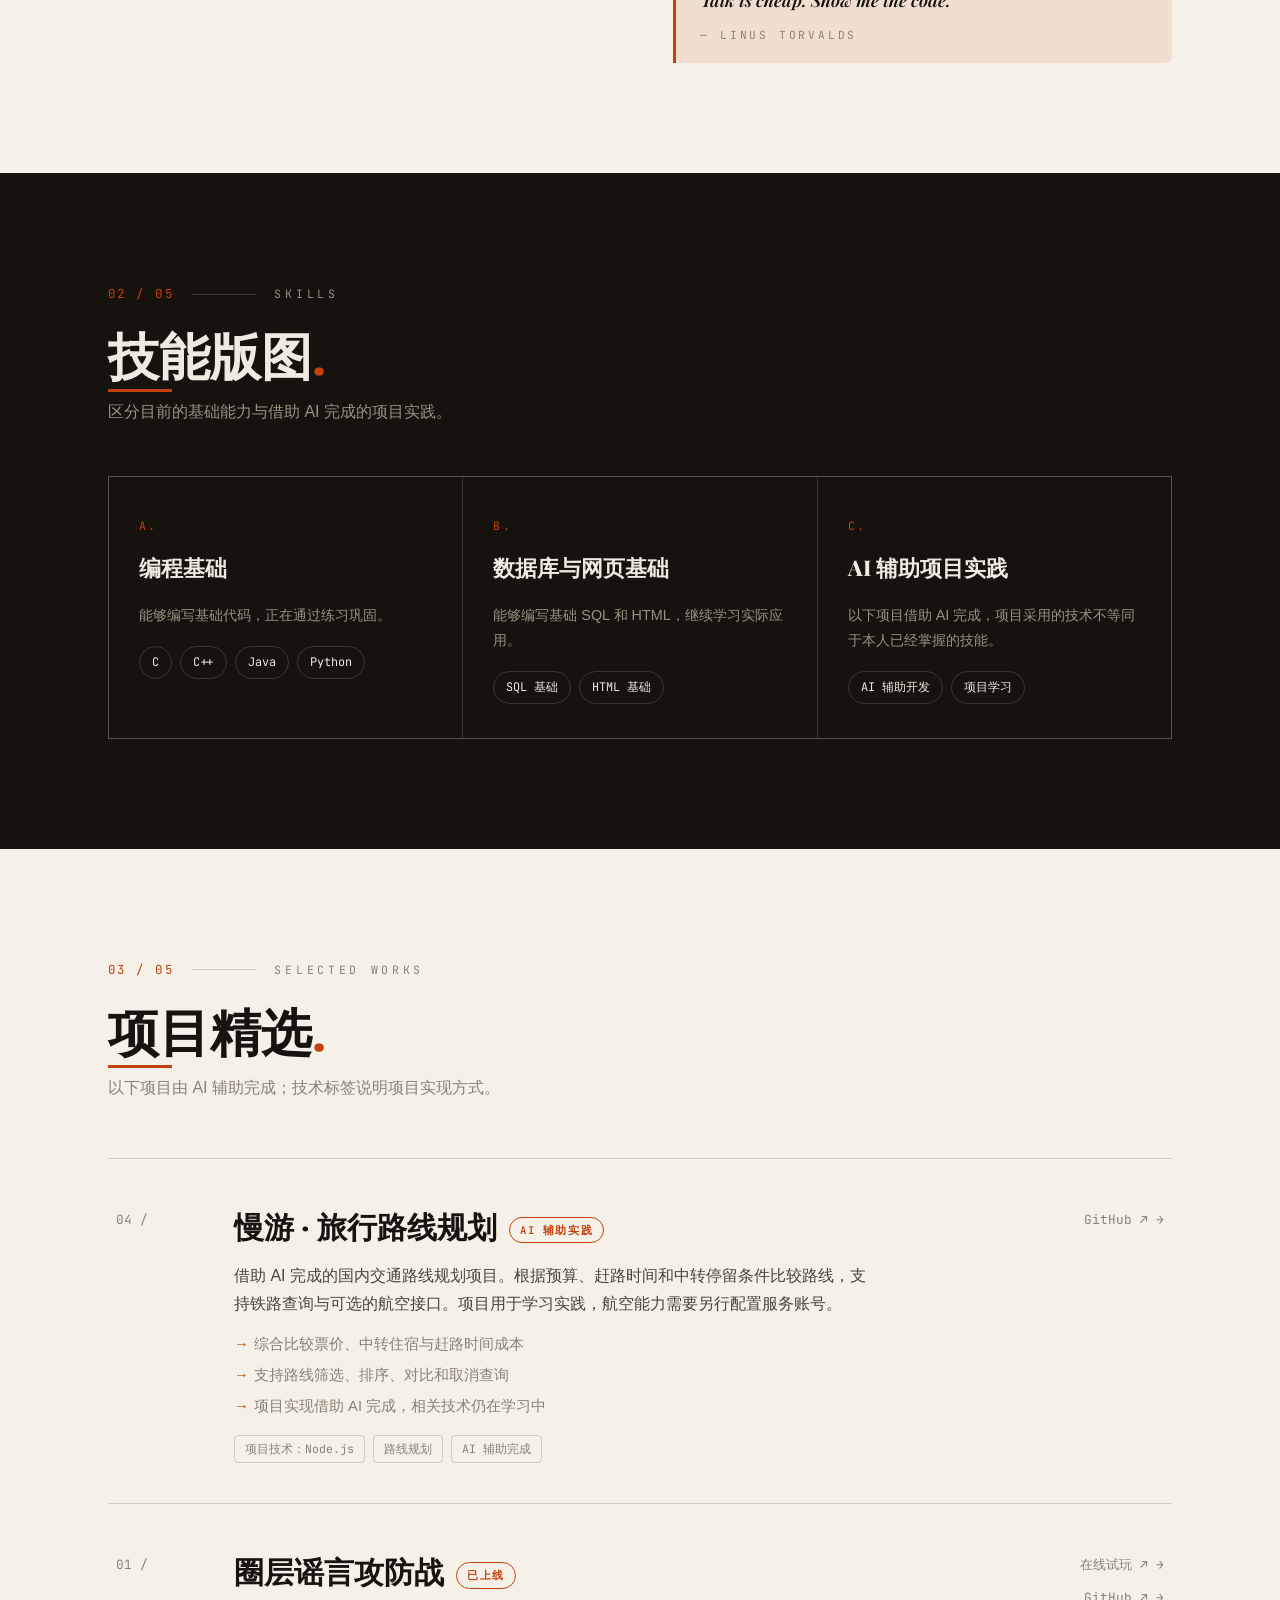
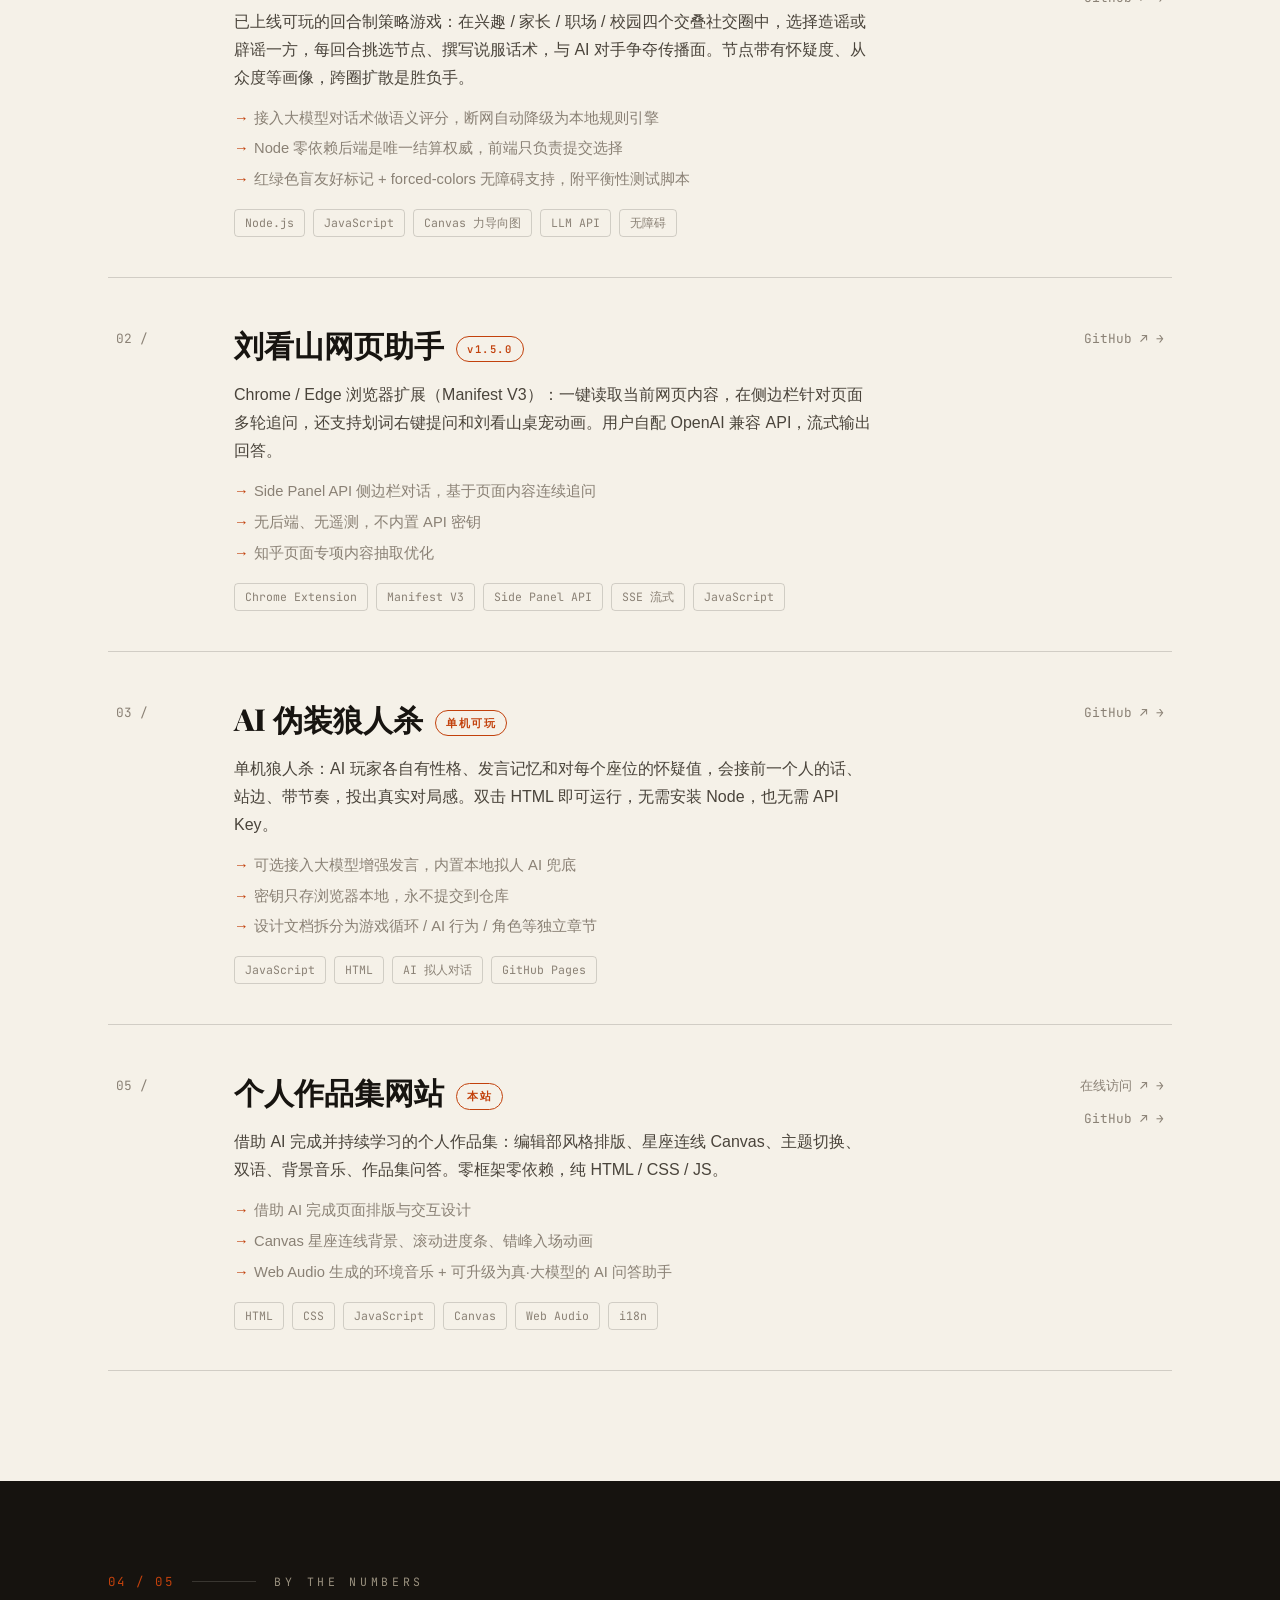
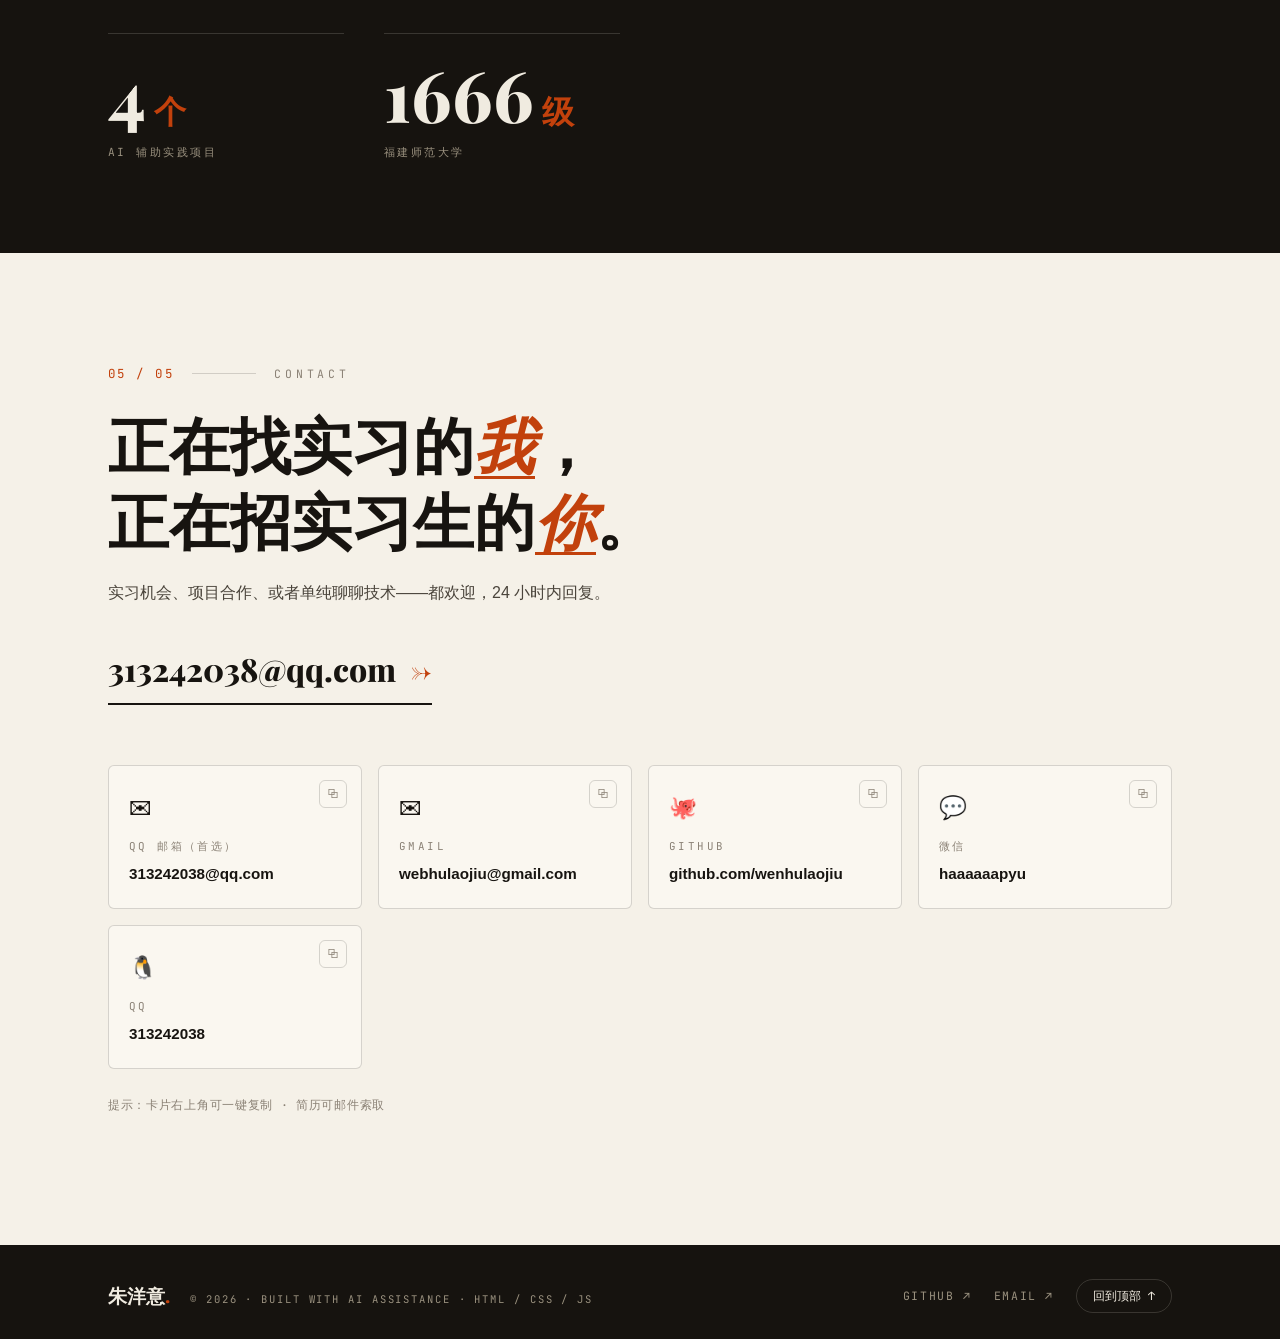
==== commit 37385299: "Clarify foundational skills and AI-assisted projects; add Manyou" ====
--- a/index.html
+++ b/index.html
@@ -4,19 +4,19 @@
   <meta charset="UTF-8" />
   <meta name="viewport" content="width=device-width, initial-scale=1.0" />
   <title>朱洋意 · 福建师范大学 · 计算机专业 | 个人作品集</title>
-  <meta name="description" content="朱洋意的个人作品集 — 福建师范大学计算机专业 2025 级，四个零依赖手写项目，正在寻找开发实习。" />
+  <meta name="description" content="朱洋意的个人作品集 — 福建师范大学计算机专业 2025 级，AI 辅助项目实践，正在寻找开发实习。" />
   <meta name="author" content="朱洋意" />
   <!-- 社交分享（微信/LinkedIn/X 卡片） -->
   <meta property="og:type" content="website" />
   <meta property="og:title" content="朱洋意 · 个人作品集 | Zhu Yangyi Portfolio" />
-  <meta property="og:description" content="四个零依赖手写项目：AI 策略游戏 ×2、Chrome 扩展、本站。正在找 2027 开发实习。" />
+  <meta property="og:description" content="AI 辅助项目实践：AI 游戏、Chrome 扩展、慢游路线规划与本站。正在找 2027 开发实习。" />
   <meta property="og:url" content="https://wenhulaojiu.github.io/portfolio/" />
   <meta name="twitter:card" content="summary_large_image" />
   <meta name="twitter:image" content="https://wenhulaojiu.github.io/portfolio/og.png" />
   <meta property="og:image" content="https://wenhulaojiu.github.io/portfolio/og.png" />
   <meta property="og:image:width" content="1200" />
   <meta property="og:image:height" content="630" />
-  <meta property="og:image:alt" content="朱洋意个人作品集 — 编辑风格站点，四个零依赖手写项目" />
+  <meta property="og:image:alt" content="朱洋意个人作品集 — 编辑风格站点，AI 辅助项目实践" />
   <meta name="theme-color" content="#f5f1e8" media="(prefers-color-scheme: light)" />
   <meta name="theme-color" content="#16130f" media="(prefers-color-scheme: dark)" />
   <link rel="canonical" href="https://wenhulaojiu.github.io/portfolio/" />
@@ -83,10 +83,7 @@
         <span class="mono hero-typing-label" data-i18n="hero.typingLabel">IS</span>
         <span class="typing serif" id="typing"></span><span class="cursor">_</span>
       </p>
-      <p class="hero-desc reveal-up" style="--d:.42s" data-i18n="hero.desc">
-        把想法做成能跑起来的东西。喜欢手写每一行代码，也擅长让 AI 加速——<br class="br-desktop" />
-        目前正在寻找 <strong>2027 暑期 / 日常开发实习</strong>（前端 · 全栈 · AI 应用）。
-      </p>
+      <p class="hero-desc reveal-up" style="--d:.42s" data-i18n="hero.desc">我能编写 C、C++、Java、SQL、Python 和基础 HTML，正在巩固编程基础。<br />借助 AI 把想法做成小作品，寻找 2027 年开发实习与学习机会。</p>
       <div class="hero-actions reveal-up" style="--d:.54s">
         <a href="#projects" class="btn btn-solid" data-i18n="hero.cta1">查看项目 <span class="btn-arrow">→</span></a>
         <a href="#contact" class="btn btn-line" data-i18n="hero.cta2">与我联系</a>
@@ -123,17 +120,8 @@
               你好！我是朱洋意，福建师范大学计算机专业 2025 级本科生。
               从写下第一行 Hello&nbsp;World 开始，我就对「做东西给人用」这件事上了瘾。
             </p>
-            <p data-i18n="about.p1">
-              大一到现在，我已独立完成并上线了两个 AI 小游戏（<strong>圈层谣言攻防战</strong>、<strong>AI 伪装狼人杀</strong>）
-              和一个浏览器扩展（<strong>刘看山网页助手</strong>），全部零第三方依赖。
-              这个网站是我最新的作品——从视觉设计到每一行动画全部手写。
-              它会一直迭代，欢迎随时回来看看新东西。
-            </p>
-            <p data-i18n="about.p2">
-              目前主攻 <strong>Web 全栈</strong> 与 <strong>AI 应用开发</strong>：白天啃数据结构和计算机网络，
-              晚上写自己的小项目。我习惯用 AI 辅助编程提效，但坚持搞懂每一行代码背后的原理——
-              毕竟面试官问的是我，不是 Copilot。
-            </p>
+            <p data-i18n="about.p1">我借助 AI 完成了圈层谣言攻防战、AI 伪装狼人杀、刘看山网页助手和这个作品集。这些作品记录了我的项目实践，不代表其中所有技术都已能独立实现。</p>
+            <p data-i18n="about.p2">目前能够编写 C、C++、Java、SQL、Python 和基础 HTML。接下来希望从已有项目的小功能入手，逐步理解代码、练习修改，并巩固编程基础。</p>
             <div class="about-edu">
               <div class="edu-item">
                 <span class="edu-year mono">2025 —</span>
@@ -153,8 +141,8 @@
   school: "福建师范大学",
   major: "计算机科学与技术",
   grade: "2025 级 · 大二",
-  focus: ["Web 全栈", "AI 应用"],
-  shipped: ["AI 游戏 ×2", "Chrome 扩展 ×1"],
+  focus: ["编程基础", "项目学习"],
+  projects: ["AI 游戏 ×2", "Chrome 扩展 ×1", "慢游路线规划"],
   status: "找实习中 🚀",
 };</code></pre>
             </div>
@@ -177,7 +165,7 @@
           <span class="sec-label mono">SKILLS</span>
         </div>
         <h2 class="sec-title serif reveal" data-i18n="skills.title">技能版图<span class="sec-title-dot">.</span></h2>
-        <p class="sec-sub reveal" data-i18n="skills.sub">不背名词，只列真正写过代码的。</p>
+        <p class="sec-sub reveal" data-i18n="skills.sub">区分目前的基础能力与借助 AI 完成的项目实践。</p>
         <div class="skills-grid" id="skillsGrid"></div>
       </div>
     </section>
@@ -191,7 +179,7 @@
           <span class="sec-label mono">SELECTED WORKS</span>
         </div>
         <h2 class="sec-title serif reveal" data-i18n="projects.title">项目精选<span class="sec-title-dot">.</span></h2>
-        <p class="sec-sub reveal" data-i18n="projects.sub">数量不多，每一个都亲手完成。列表会持续更新。</p>
+        <p class="sec-sub reveal" data-i18n="projects.sub">以下项目由 AI 辅助完成；技术标签说明项目实现方式。</p>
         <div class="projects-list" id="projectsList"></div>
       </div>
     </section>
@@ -231,7 +219,7 @@
     <div class="container footer-inner">
       <div class="footer-left">
         <span class="footer-logo serif" data-i18n="footer.logo">朱洋意<span class="footer-dot">.</span></span>
-        <span class="mono footer-meta">© <span id="year"></span><span> · HANDCRAFTED WITH VANILLA HTML / CSS / JS</span></span>
+        <span class="mono footer-meta">© <span id="year"></span><span> · BUILT WITH AI ASSISTANCE · HTML / CSS / JS</span></span>
       </div>
       <div class="footer-right mono">
         <a href="https://github.com/wenhulaojiu" target="_blank" rel="noopener">GITHUB ↗</a>
@@ -241,12 +229,12 @@
     </div>
   </footer>
 
-  <!-- ===== AI 助手 ===== -->
-  <button class="chat-fab mono" id="chatFab" aria-label="AI 助手">AI<span class="fab-dot"></span></button>
-  <div class="chat-panel" id="chatPanel" role="dialog" aria-label="AI 助手">
+  <!-- ===== 作品集问答 ===== -->
+  <button class="chat-fab mono" id="chatFab" aria-label="作品集问答">FAQ<span class="fab-dot"></span></button>
+  <div class="chat-panel" id="chatPanel" role="dialog" aria-label="作品集问答">
     <div class="chat-head">
       <div>
-        <div class="chat-title serif" data-i18n="chat.title">AI 助手</div>
+        <div class="chat-title serif" data-i18n="chat.title">作品集问答</div>
         <div class="chat-sub mono"><em class="pulse"></em>ASK ME ABOUT ZHU YANGYI</div>
       </div>
       <button class="chat-close" id="chatClose" aria-label="关闭">×</button>
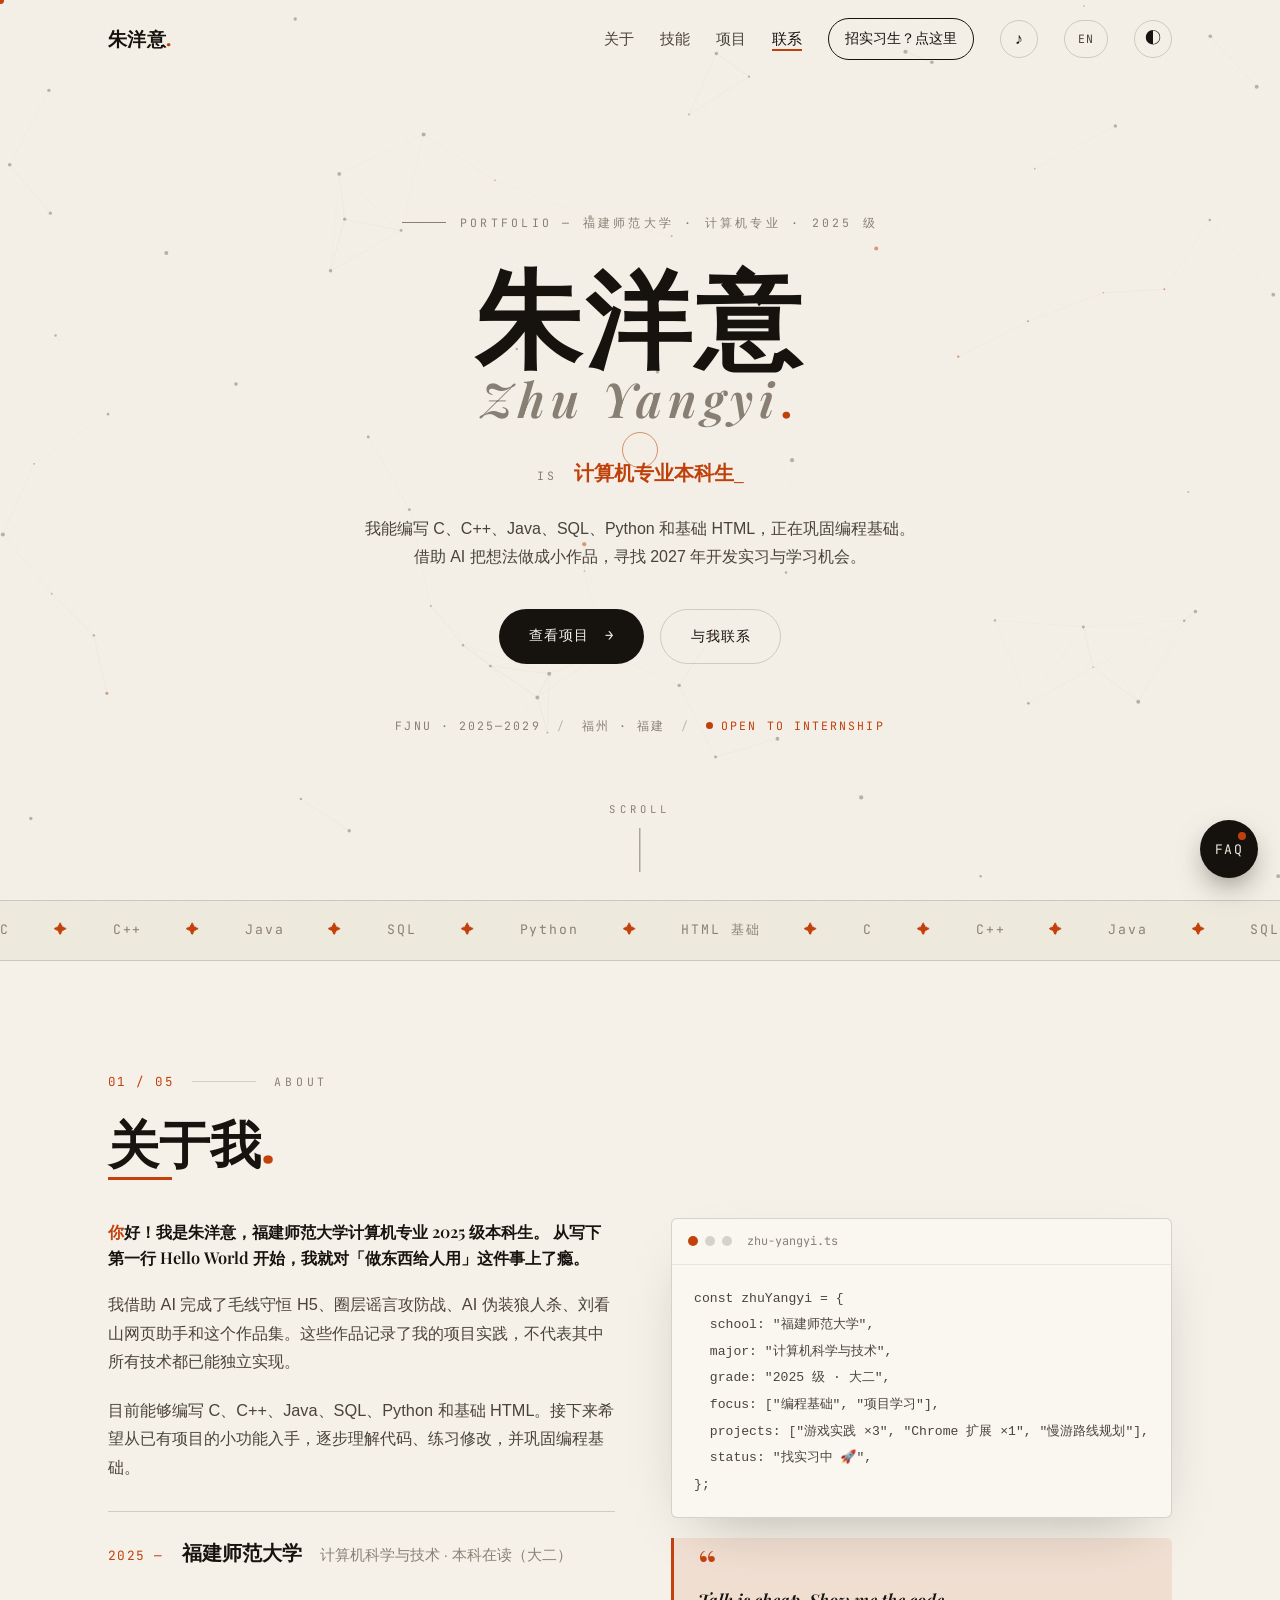
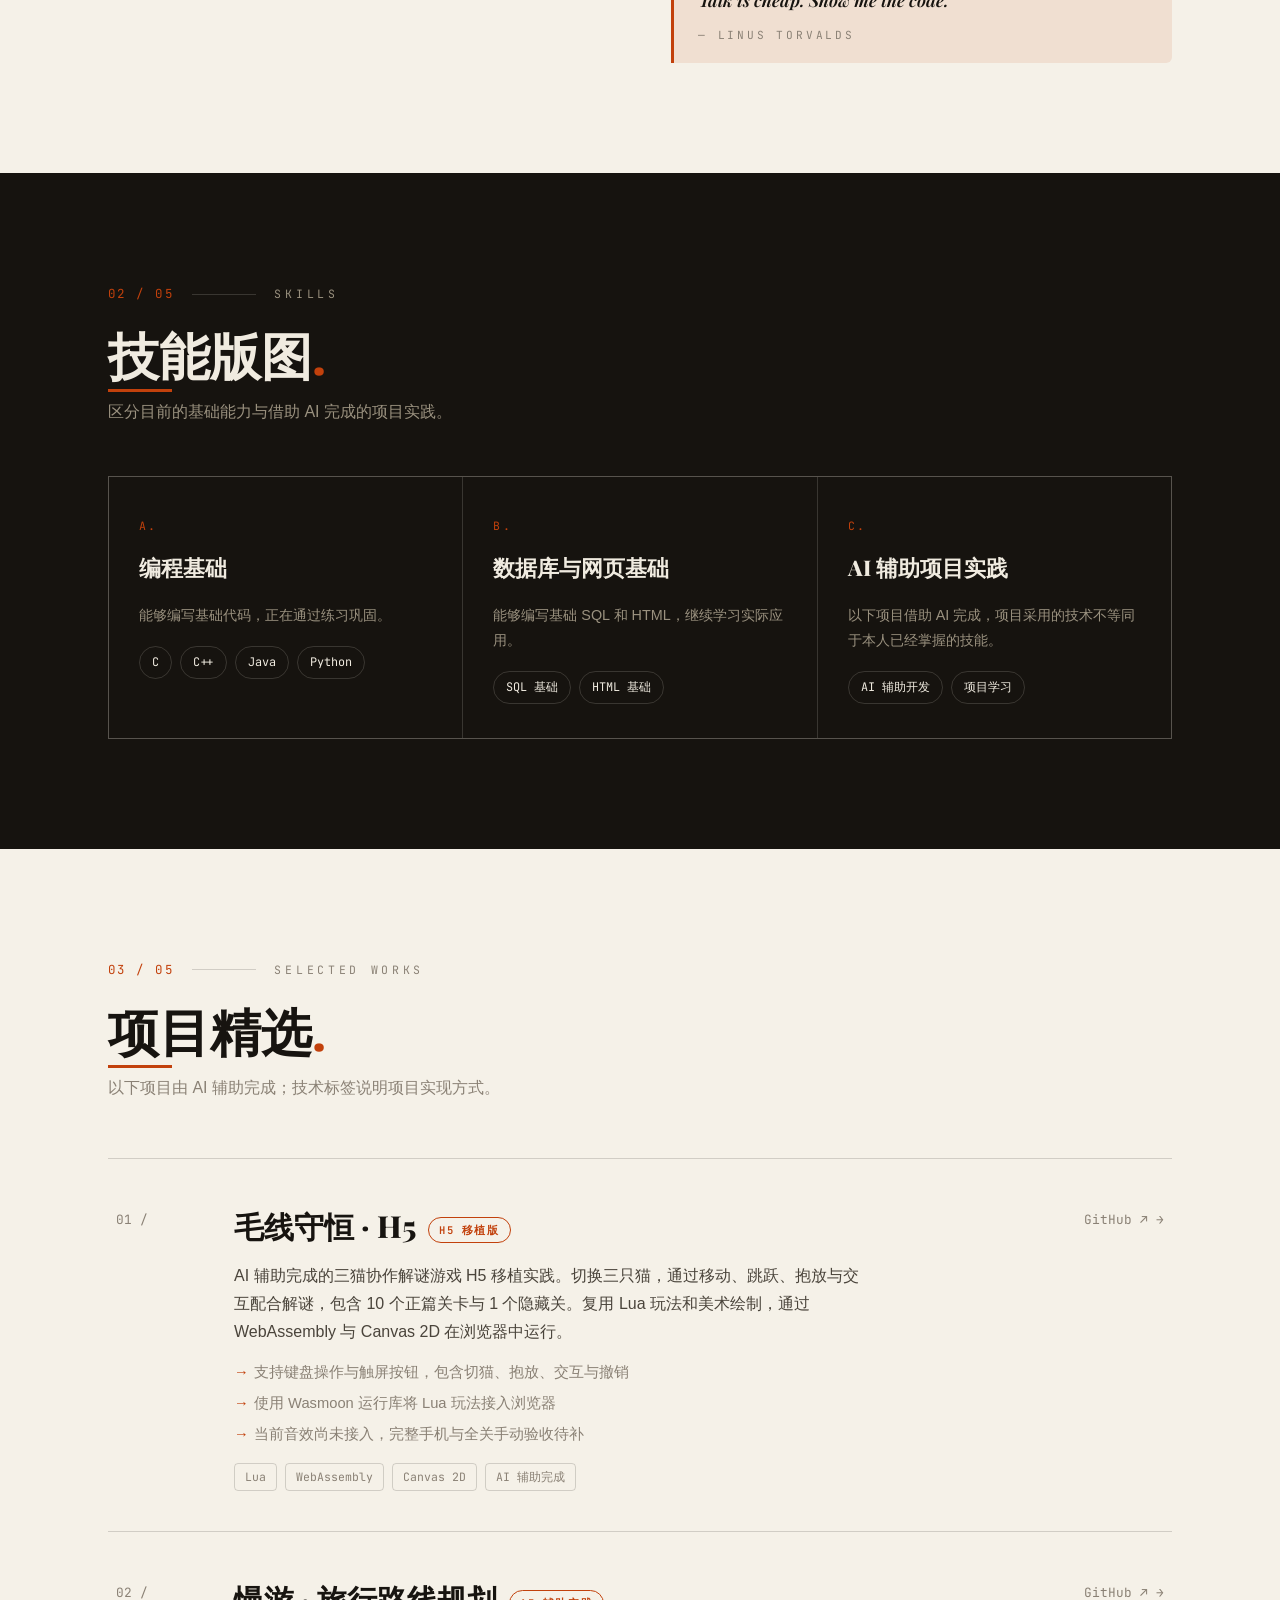
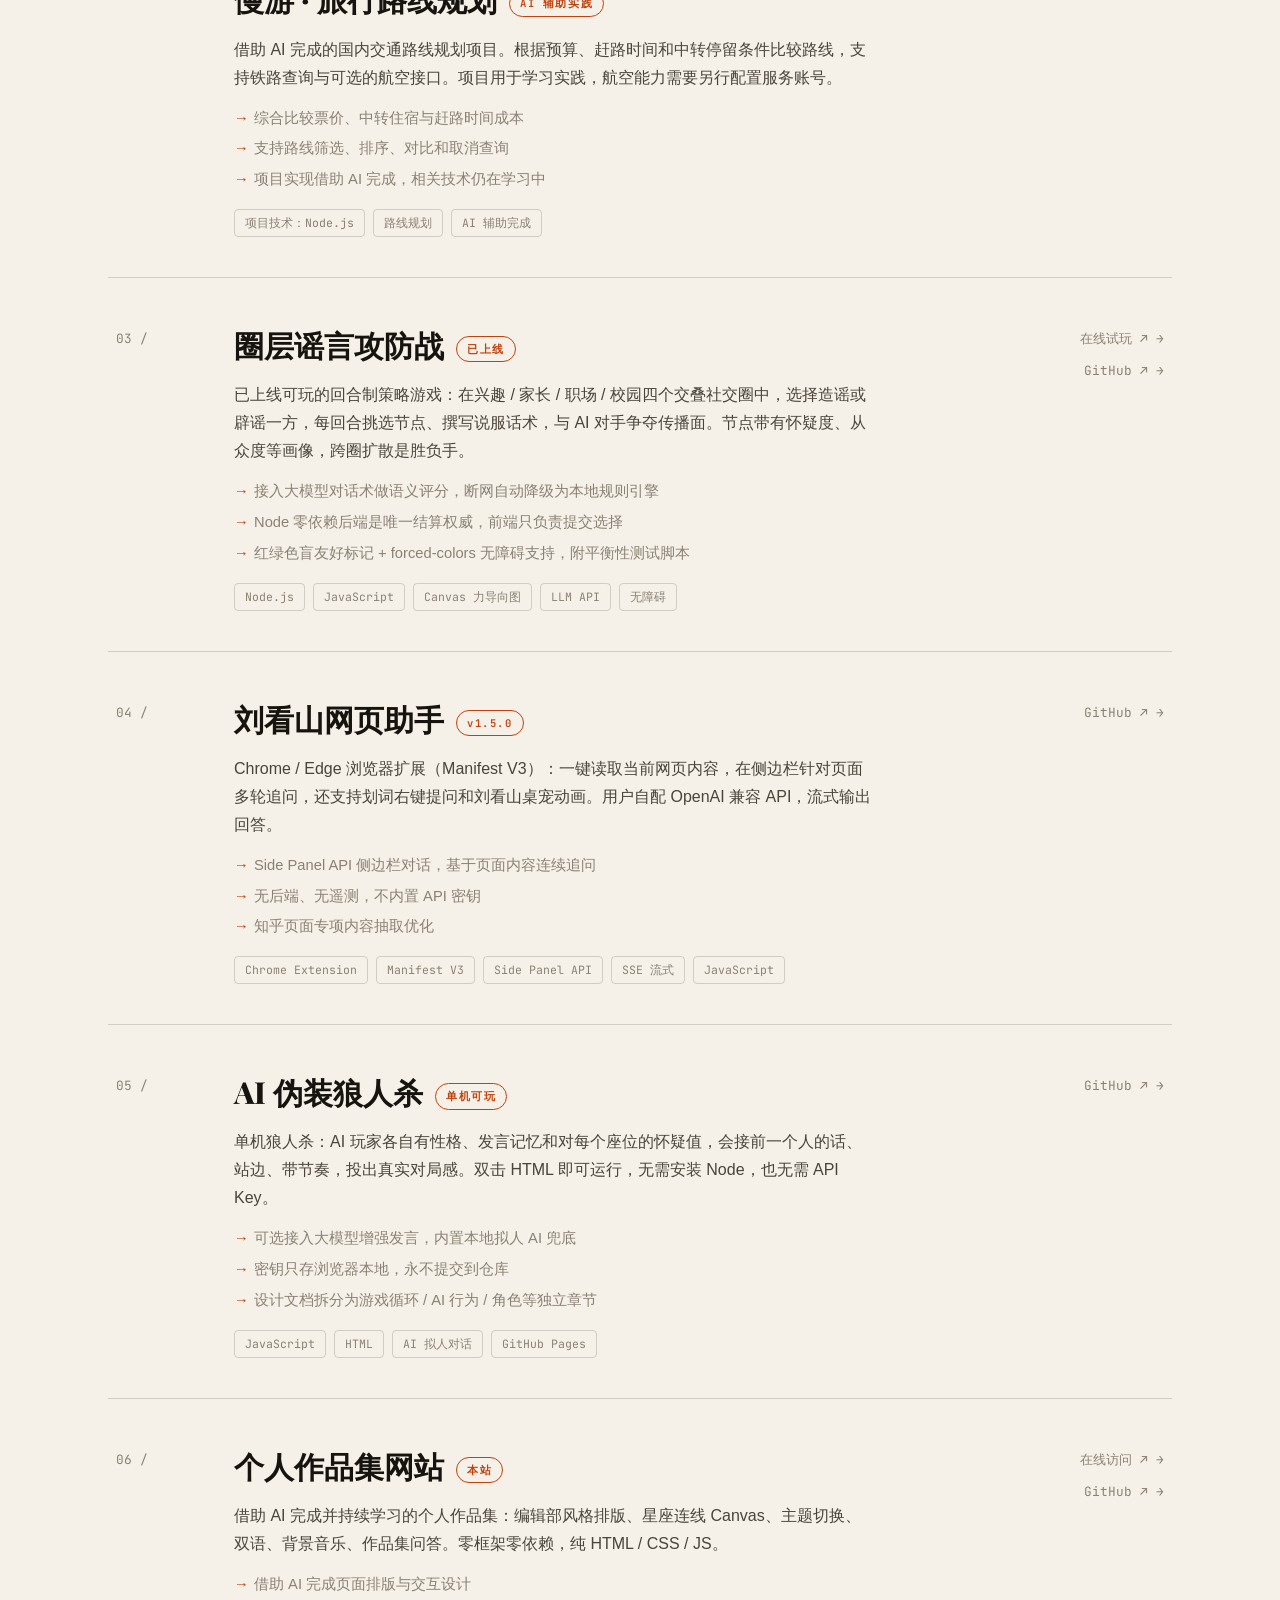
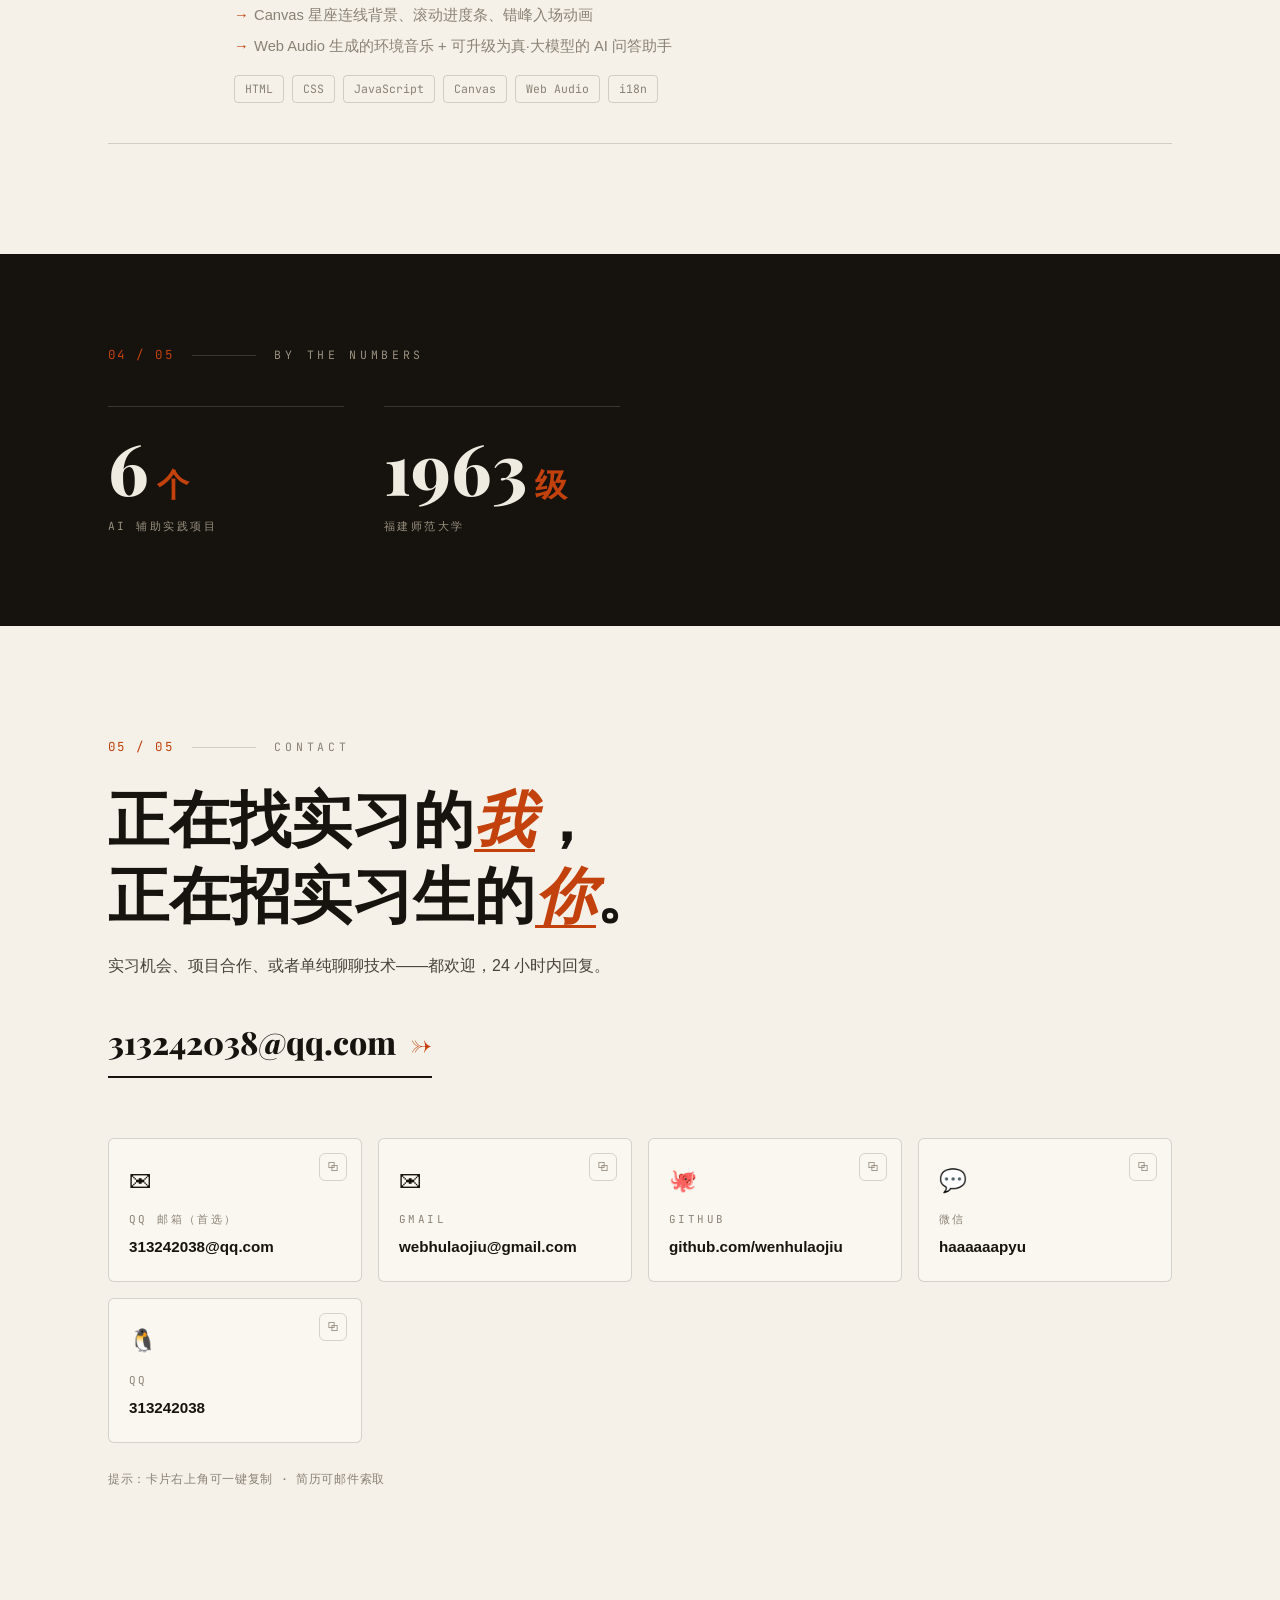
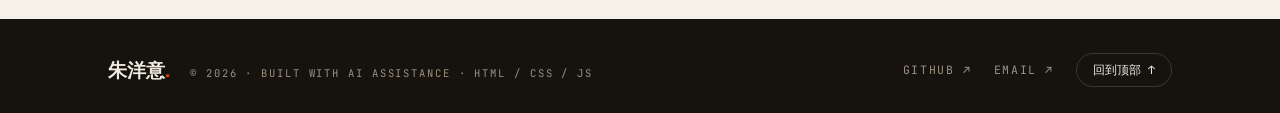
==== commit c90e66fd: "Add Yarn Conservation H5 to AI-assisted portfolio projects" ====
--- a/index.html
+++ b/index.html
@@ -120,7 +120,7 @@
               你好！我是朱洋意，福建师范大学计算机专业 2025 级本科生。
               从写下第一行 Hello&nbsp;World 开始，我就对「做东西给人用」这件事上了瘾。
             </p>
-            <p data-i18n="about.p1">我借助 AI 完成了圈层谣言攻防战、AI 伪装狼人杀、刘看山网页助手和这个作品集。这些作品记录了我的项目实践，不代表其中所有技术都已能独立实现。</p>
+            <p data-i18n="about.p1">我借助 AI 完成了毛线守恒 H5、圈层谣言攻防战、AI 伪装狼人杀、刘看山网页助手和这个作品集。这些作品记录了我的项目实践，不代表其中所有技术都已能独立实现。</p>
             <p data-i18n="about.p2">目前能够编写 C、C++、Java、SQL、Python 和基础 HTML。接下来希望从已有项目的小功能入手，逐步理解代码、练习修改，并巩固编程基础。</p>
             <div class="about-edu">
               <div class="edu-item">
@@ -142,7 +142,7 @@
   major: "计算机科学与技术",
   grade: "2025 级 · 大二",
   focus: ["编程基础", "项目学习"],
-  projects: ["AI 游戏 ×2", "Chrome 扩展 ×1", "慢游路线规划"],
+  projects: ["游戏实践 ×3", "Chrome 扩展 ×1", "慢游路线规划"],
   status: "找实习中 🚀",
 };</code></pre>
             </div>
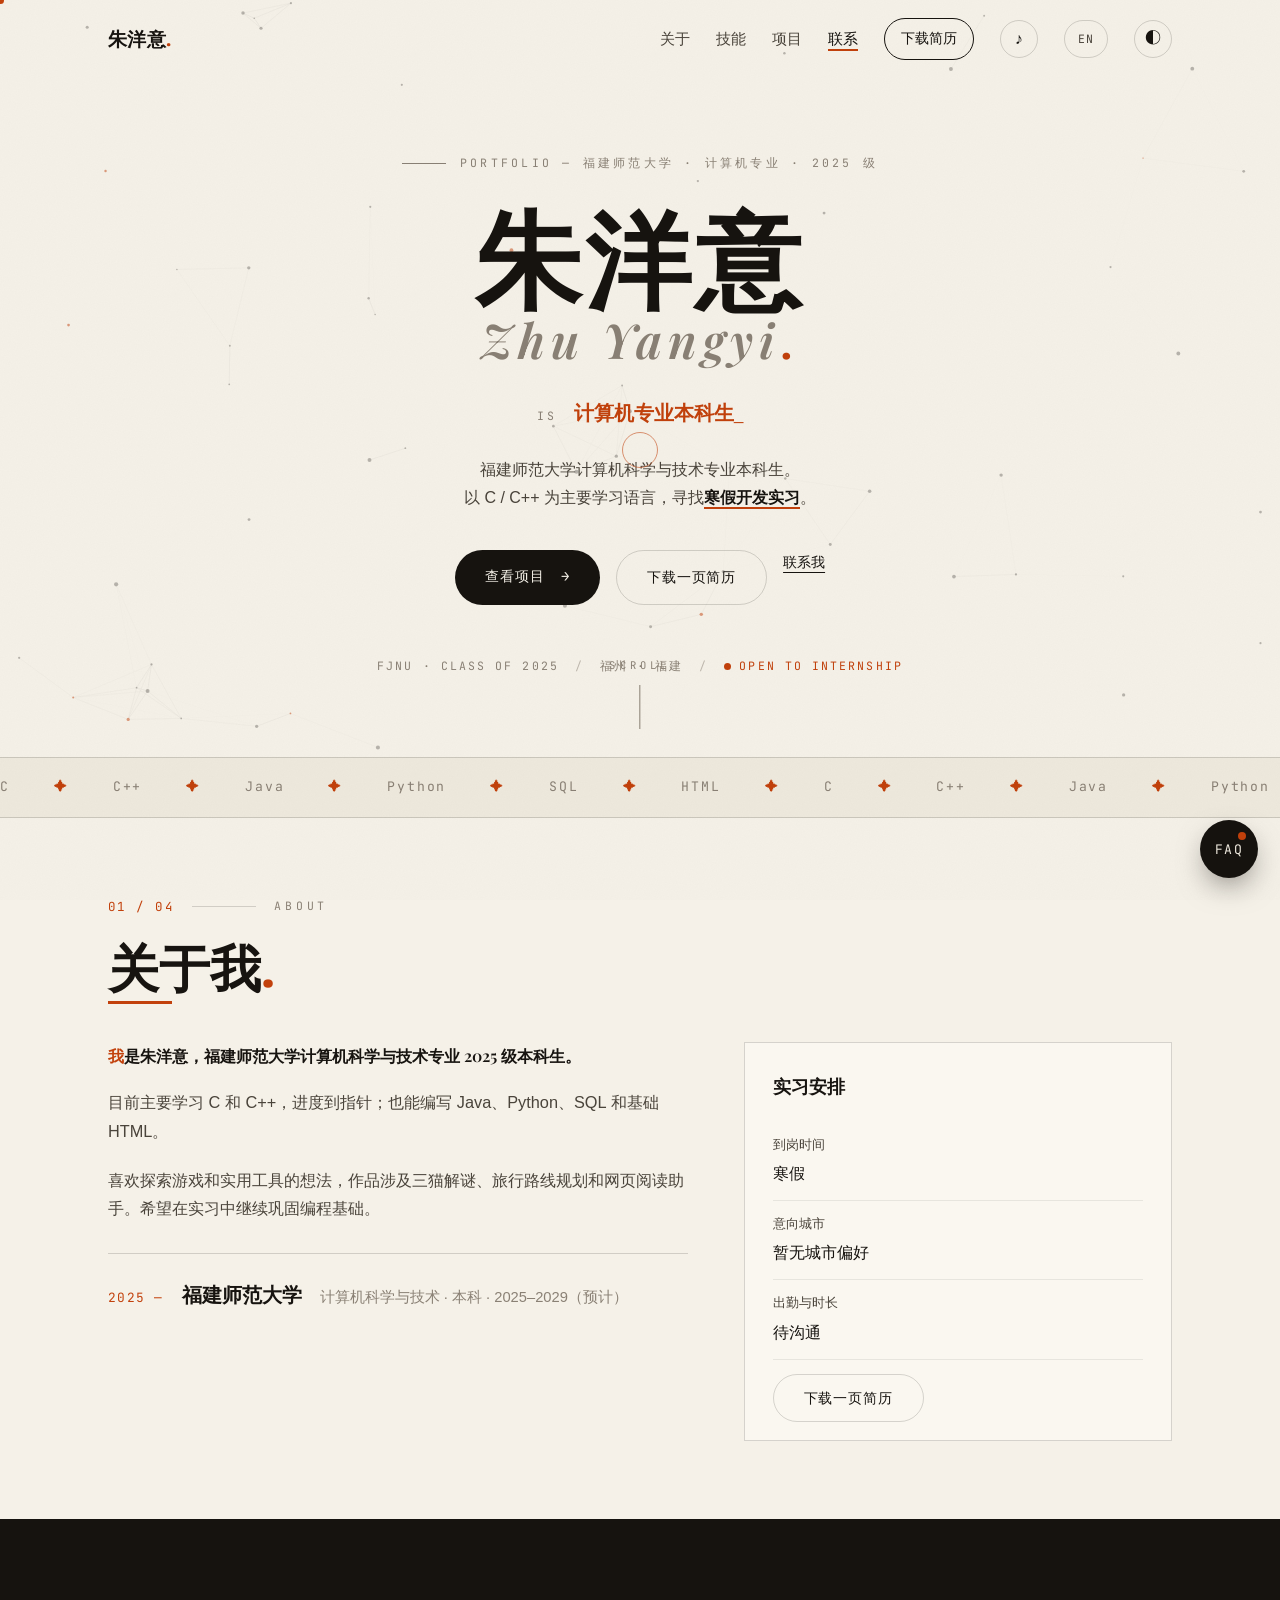
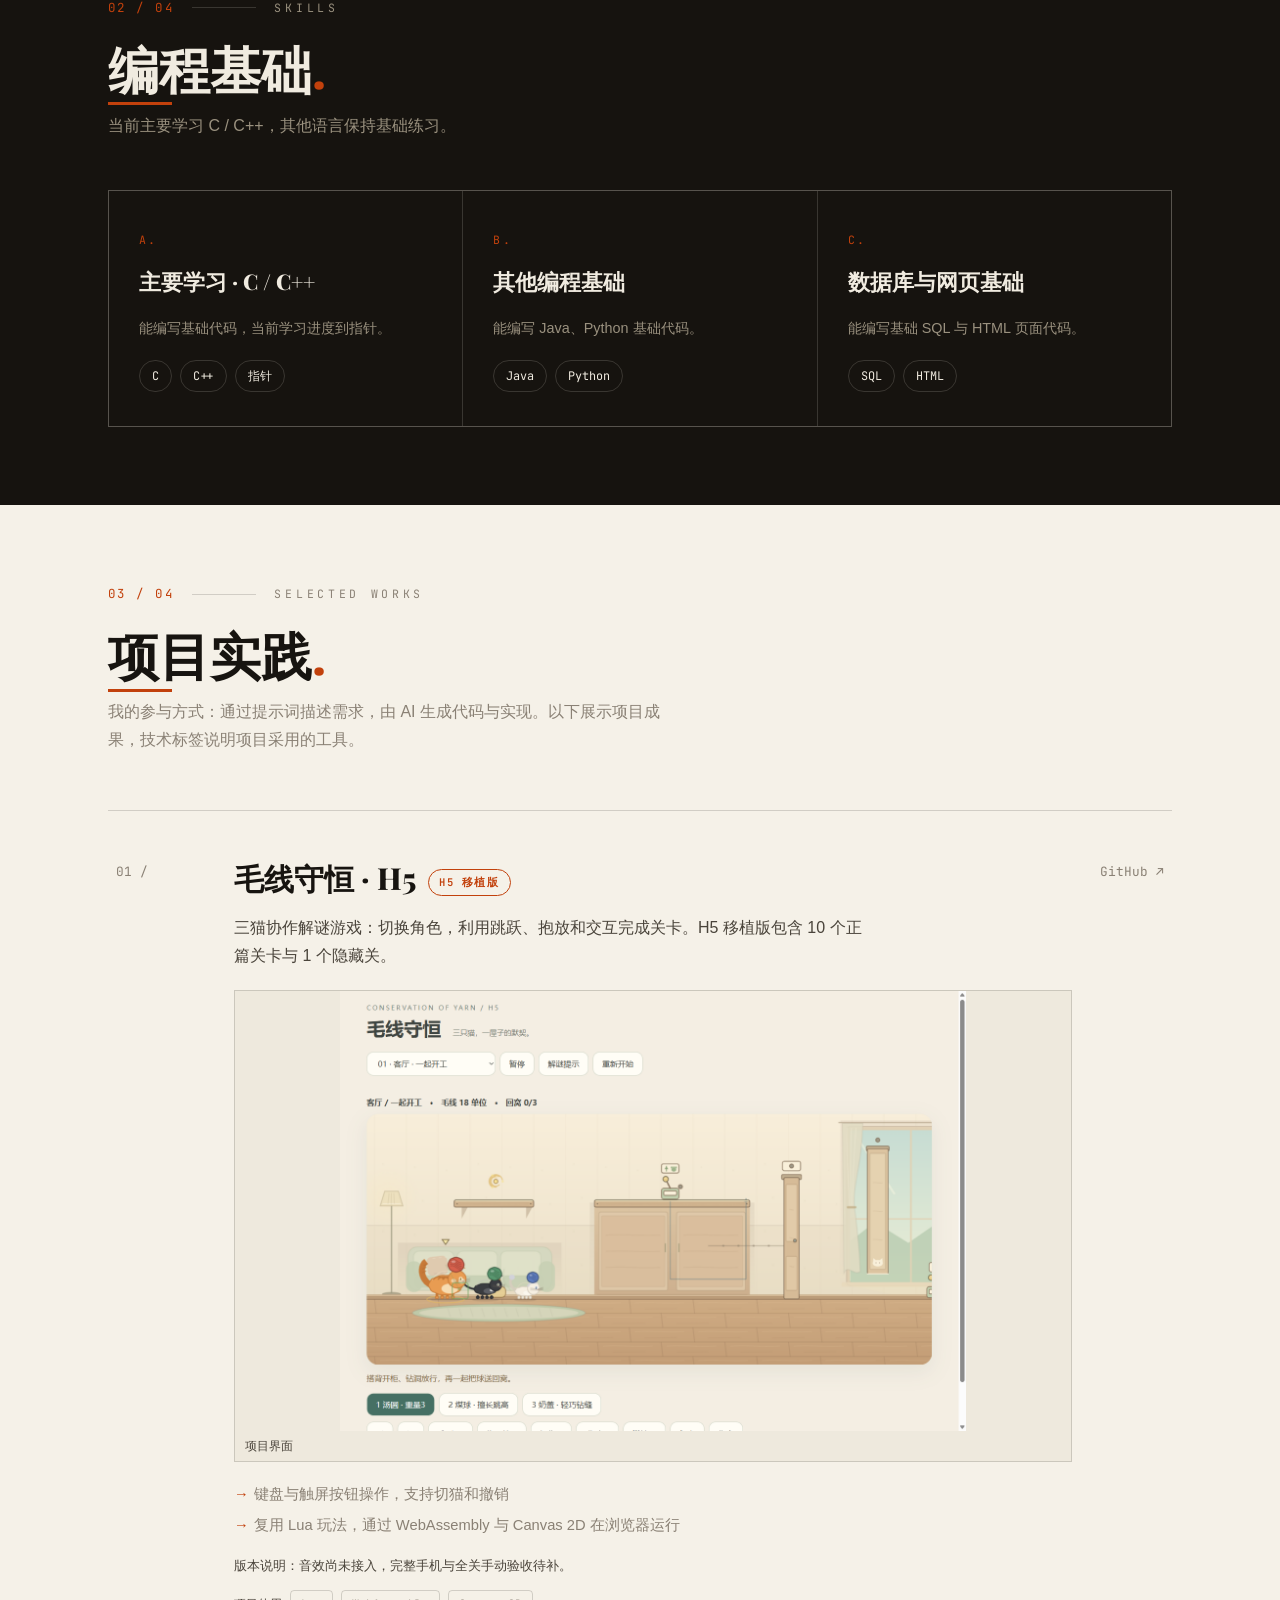
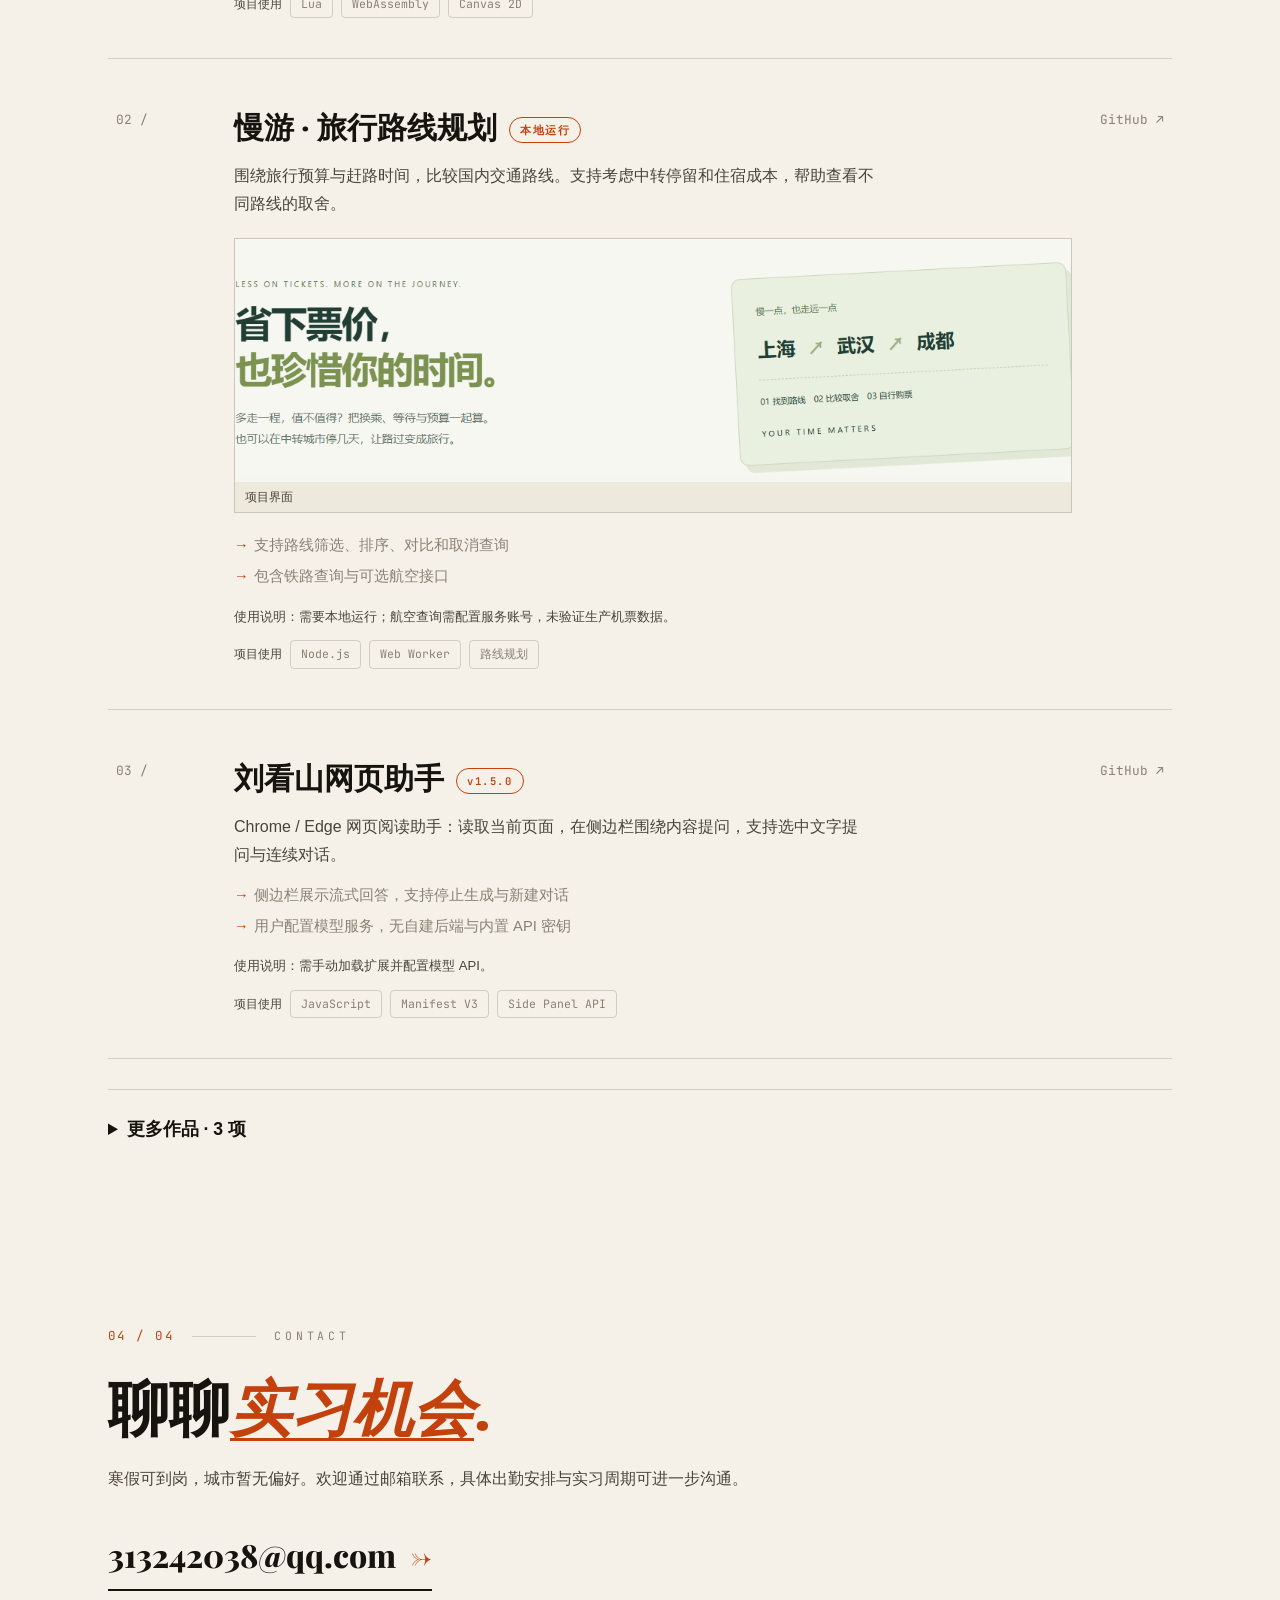
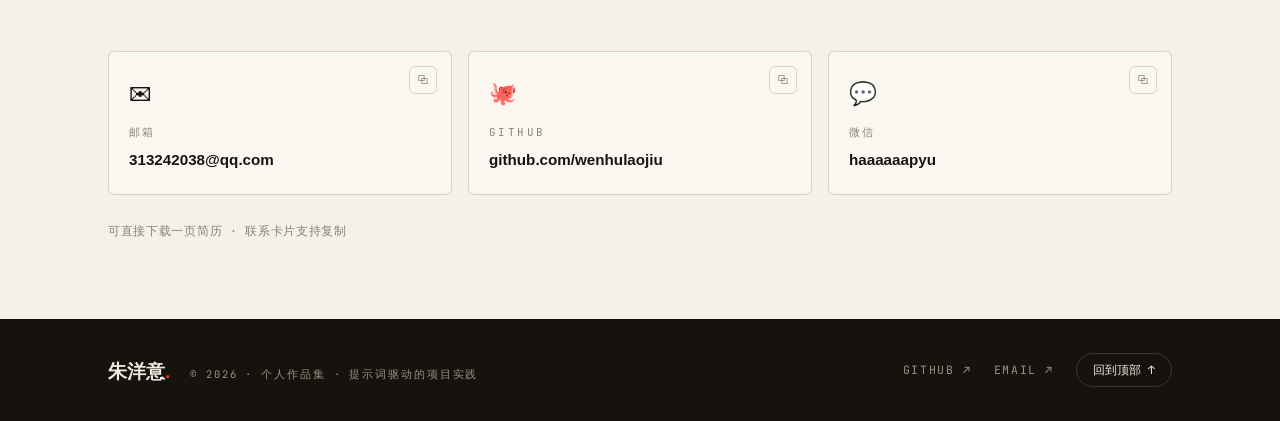
==== commit 9bd0b5af: "Refine internship portfolio with confirmed skills, prompt-based role and one-page CV" ====
--- a/index.html
+++ b/index.html
@@ -4,12 +4,12 @@
   <meta charset="UTF-8" />
   <meta name="viewport" content="width=device-width, initial-scale=1.0" />
   <title>朱洋意 · 福建师范大学 · 计算机专业 | 个人作品集</title>
-  <meta name="description" content="朱洋意的个人作品集 — 福建师范大学计算机专业 2025 级，AI 辅助项目实践，正在寻找开发实习。" />
+  <meta name="description" content="朱洋意，福建师范大学计算机专业本科生。C/C++ 基础与指针学习，提示词驱动的 AI 项目实践，寒假可到岗。" />
   <meta name="author" content="朱洋意" />
   <!-- 社交分享（微信/LinkedIn/X 卡片） -->
   <meta property="og:type" content="website" />
   <meta property="og:title" content="朱洋意 · 个人作品集 | Zhu Yangyi Portfolio" />
-  <meta property="og:description" content="AI 辅助项目实践：AI 游戏、Chrome 扩展、慢游路线规划与本站。正在找 2027 开发实习。" />
+  <meta property="og:description" content="C/C++ 基础与指针学习 · 提示词驱动项目实践 · 寒假可到岗" />
   <meta property="og:url" content="https://wenhulaojiu.github.io/portfolio/" />
   <meta name="twitter:card" content="summary_large_image" />
   <meta name="twitter:image" content="https://wenhulaojiu.github.io/portfolio/og.png" />
@@ -27,10 +27,7 @@
   <link rel="preload" href="fonts/f4.woff" as="font" type="font/woff" crossorigin />
   <link rel="stylesheet" href="fonts/fonts.css" />
   <link rel="stylesheet" href="css/style.css" />
-  <noscript>
-    <!-- JS 关闭时直接显示所有内容（否则入场动画会把内容藏住） -->
-    <style>.reveal, .reveal-up { opacity: 1 !important; transform: none !important; animation: none !important; } .preloader { display: none !important; }</style>
-  </noscript>
+  <noscript><style>.reveal,.reveal-up{opacity:1!important;transform:none!important}.preloader{display:none!important}</style></noscript>
 </head>
 <body>
 
@@ -56,7 +53,7 @@
           <li><a href="#projects" data-nav="projects" data-i18n="nav.projects">项目</a></li>
           <li><a href="#contact" data-nav="contact" data-i18n="nav.contact">联系</a></li>
         </ul>
-        <a href="#contact" class="nav-cta" data-i18n="nav.cta">招实习生？点这里</a>
+        <a href="resume.pdf" download="朱洋意-简历.pdf" class="nav-cta" data-i18n="nav.cta">下载简历</a>
         <button class="music-btn" id="musicBtn" aria-pressed="false" aria-label="背景音乐" data-i18n-title="ui.music" title="背景音乐（点击开关）">
           <span class="music-icon">♪</span>
           <span class="eq" aria-hidden="true"><i></i><i></i><i></i></span>
@@ -83,13 +80,14 @@
         <span class="mono hero-typing-label" data-i18n="hero.typingLabel">IS</span>
         <span class="typing serif" id="typing"></span><span class="cursor">_</span>
       </p>
-      <p class="hero-desc reveal-up" style="--d:.42s" data-i18n="hero.desc">我能编写 C、C++、Java、SQL、Python 和基础 HTML，正在巩固编程基础。<br />借助 AI 把想法做成小作品，寻找 2027 年开发实习与学习机会。</p>
+      <p class="hero-desc reveal-up" style="--d:.42s" data-i18n="hero.desc">福建师范大学计算机科学与技术专业本科生。<br />以 C / C++ 为主要学习语言，寻找<strong>寒假开发实习</strong>。</p>
       <div class="hero-actions reveal-up" style="--d:.54s">
         <a href="#projects" class="btn btn-solid" data-i18n="hero.cta1">查看项目 <span class="btn-arrow">→</span></a>
-        <a href="#contact" class="btn btn-line" data-i18n="hero.cta2">与我联系</a>
+        <a href="resume.pdf" download="朱洋意-简历.pdf" class="btn btn-line" data-i18n="hero.cta2">下载一页简历</a>
+        <a href="#contact" class="hero-contact" data-i18n="hero.cta3">联系我</a>
       </div>
       <div class="hero-meta mono reveal-up" style="--d:.66s">
-        <span>FJNU · 2025—2029</span><i>/</i>
+        <span>FJNU · CLASS OF 2025</span><i>/</i>
         <span data-i18n="hero.meta2">福州 · 福建</span><i>/</i>
         <span class="hero-status"><em class="pulse"></em>OPEN TO INTERNSHIP</span>
       </div>
@@ -108,7 +106,7 @@
     <section class="section section-cream" id="about">
       <div class="container">
         <div class="sec-head">
-          <span class="sec-no mono">01 / 05</span>
+          <span class="sec-no mono">01 / 04</span>
           <span class="sec-rule"></span>
           <span class="sec-label mono">ABOUT</span>
         </div>
@@ -116,56 +114,36 @@
 
         <div class="about-grid">
           <div class="about-copy reveal">
-            <p class="about-lede serif" data-i18n="about.lede">
-              你好！我是朱洋意，福建师范大学计算机专业 2025 级本科生。
-              从写下第一行 Hello&nbsp;World 开始，我就对「做东西给人用」这件事上了瘾。
-            </p>
-            <p data-i18n="about.p1">我借助 AI 完成了毛线守恒 H5、圈层谣言攻防战、AI 伪装狼人杀、刘看山网页助手和这个作品集。这些作品记录了我的项目实践，不代表其中所有技术都已能独立实现。</p>
-            <p data-i18n="about.p2">目前能够编写 C、C++、Java、SQL、Python 和基础 HTML。接下来希望从已有项目的小功能入手，逐步理解代码、练习修改，并巩固编程基础。</p>
+            <p class="about-lede serif" data-i18n="about.lede">我是朱洋意，福建师范大学计算机科学与技术专业 2025 级本科生。</p>
+            <p data-i18n="about.p1">目前主要学习 C 和 C++，进度到指针；也能编写 Java、Python、SQL 和基础 HTML。</p>
+            <p data-i18n="about.p2">喜欢探索游戏和实用工具的想法，作品涉及三猫解谜、旅行路线规划和网页阅读助手。希望在实习中继续巩固编程基础。</p>
             <div class="about-edu">
               <div class="edu-item">
                 <span class="edu-year mono">2025 —</span>
                 <span class="edu-school serif" data-i18n="about.eduSchool">福建师范大学</span>
-                <span class="edu-major" data-i18n="about.eduMajor">计算机科学与技术 · 本科在读（大二）</span>
+                <span class="edu-major" data-i18n="about.eduMajor">计算机科学与技术 · 本科 · 2025–2029（预计）</span>
               </div>
             </div>
           </div>
 
-          <div class="about-cards reveal" style="--d:.15s">
-            <div class="code-card">
-              <div class="code-card-bar">
-                <span class="cc-dot"></span><span class="cc-dot"></span><span class="cc-dot"></span>
-                <span class="cc-name mono">zhu-yangyi.ts</span>
-              </div>
-              <pre class="mono"><code>const zhuYangyi = {
-  school: "福建师范大学",
-  major: "计算机科学与技术",
-  grade: "2025 级 · 大二",
-  focus: ["编程基础", "项目学习"],
-  projects: ["游戏实践 ×3", "Chrome 扩展 ×1", "慢游路线规划"],
-  status: "找实习中 🚀",
-};</code></pre>
-            </div>
-            <div class="quote-card">
-              <span class="quote-mark serif">“</span>
-              <p class="serif">Talk is cheap. Show me the code.</p>
-              <span class="quote-by mono">— LINUS TORVALDS</span>
-            </div>
-          </div>
-        </div>
-      </div>
-    </section>
+          <aside class="availability-card reveal">
+ <h3 data-i18n="availability.title">实习安排</h3>
+ <dl><div><dt data-i18n="availability.startLabel">到岗时间</dt><dd data-i18n="availability.start">寒假</dd></div>
+ <div><dt data-i18n="availability.cityLabel">意向城市</dt><dd data-i18n="availability.city">暂无城市偏好</dd></div>
+ <div><dt data-i18n="availability.scheduleLabel">出勤与时长</dt><dd data-i18n="availability.schedule">待沟通</dd></div></dl>
+ <a href="resume.pdf" download="朱洋意-简历.pdf" class="btn btn-line" data-i18n="hero.cta2">下载一页简历</a>
+ </aside></div></div></section>
 
     <!-- ===== 02 技能（深色） ===== -->
     <section class="section section-ink" id="skills">
       <div class="container">
         <div class="sec-head sec-head-dark">
-          <span class="sec-no mono">02 / 05</span>
+          <span class="sec-no mono">02 / 04</span>
           <span class="sec-rule"></span>
           <span class="sec-label mono">SKILLS</span>
         </div>
-        <h2 class="sec-title serif reveal" data-i18n="skills.title">技能版图<span class="sec-title-dot">.</span></h2>
-        <p class="sec-sub reveal" data-i18n="skills.sub">区分目前的基础能力与借助 AI 完成的项目实践。</p>
+        <h2 class="sec-title serif reveal" data-i18n="skills.title">编程基础<span class="sec-title-dot">.</span></h2>
+        <p class="sec-sub reveal" data-i18n="skills.sub">当前主要学习 C / C++，其他语言保持基础练习。</p>
         <div class="skills-grid" id="skillsGrid"></div>
       </div>
     </section>
@@ -174,42 +152,34 @@
     <section class="section section-cream" id="projects">
       <div class="container">
         <div class="sec-head">
-          <span class="sec-no mono">03 / 05</span>
+          <span class="sec-no mono">03 / 04</span>
           <span class="sec-rule"></span>
           <span class="sec-label mono">SELECTED WORKS</span>
         </div>
-        <h2 class="sec-title serif reveal" data-i18n="projects.title">项目精选<span class="sec-title-dot">.</span></h2>
-        <p class="sec-sub reveal" data-i18n="projects.sub">以下项目由 AI 辅助完成；技术标签说明项目实现方式。</p>
-        <div class="projects-list" id="projectsList"></div>
+        <h2 class="sec-title serif reveal" data-i18n="projects.title">项目实践<span class="sec-title-dot">.</span></h2>
+        <p class="sec-sub reveal" data-i18n="projects.sub">我的参与方式：通过提示词描述需求，由 AI 生成代码与实现。以下展示项目成果，技术标签说明项目采用的工具。</p>
+        <div class="projects-list" id="projectsList"></div><noscript><p>请启用 JavaScript 查看项目卡片，或直接<a href="resume.pdf">下载一页简历</a>、<a href="https://github.com/wenhulaojiu">查看 GitHub</a>。</p></noscript>
+        <details class="more-projects" id="moreProjects"><summary data-i18n="projects.more">更多作品 · 3 项</summary><div id="moreProjectsList"></div></details>
       </div>
     </section>
 
     <!-- ===== 04 数据带（深色） ===== -->
-    <section class="section section-ink stats-band" id="stats">
-      <div class="container">
-        <div class="sec-head sec-head-dark">
-          <span class="sec-no mono">04 / 05</span>
-          <span class="sec-rule"></span>
-          <span class="sec-label mono">BY THE NUMBERS</span>
-        </div>
-        <div class="stats-grid" id="statsGrid"></div>
-      </div>
-    </section>
+    
 
     <!-- ===== 05 联系 ===== -->
     <section class="section section-cream contact-section" id="contact">
       <div class="container">
         <div class="sec-head">
-          <span class="sec-no mono">05 / 05</span>
+          <span class="sec-no mono">04 / 04</span>
           <span class="sec-rule"></span>
           <span class="sec-label mono">CONTACT</span>
         </div>
-        <h2 class="contact-title serif reveal" data-i18n="contact.title">正在找实习的<em>我</em>，<br />正在招实习生的<em>你</em>。</h2>
-        <p class="contact-sub reveal" data-i18n="contact.sub">实习机会、项目合作、或者单纯聊聊技术——都欢迎，24 小时内回复。</p>
+        <h2 class="contact-title serif reveal" data-i18n="contact.title">聊聊<em>实习机会</em><span class="sec-title-dot">.</span></h2>
+        <p class="contact-sub reveal" data-i18n="contact.sub">寒假可到岗，城市暂无偏好。欢迎通过邮箱联系，具体出勤安排与实习周期可进一步沟通。</p>
         <a class="contact-mail serif reveal" href="mailto:313242038@qq.com">313242038@qq.com<span class="mail-arrow">→</span></a>
 
         <div class="contact-grid reveal" id="contactGrid"></div>
-        <p class="contact-note mono reveal" data-i18n="contact.note">提示：卡片右上角可一键复制 · 简历可邮件索取</p>
+        <p class="contact-note mono reveal" data-i18n="contact.note">可直接下载一页简历 · 联系卡片支持复制</p>
       </div>
     </section>
   </main>
@@ -219,7 +189,7 @@
     <div class="container footer-inner">
       <div class="footer-left">
         <span class="footer-logo serif" data-i18n="footer.logo">朱洋意<span class="footer-dot">.</span></span>
-        <span class="mono footer-meta">© <span id="year"></span><span> · BUILT WITH AI ASSISTANCE · HTML / CSS / JS</span></span>
+        <span class="mono footer-meta">© <span id="year"></span><span aria-hidden="true"> · </span><span data-i18n="footer.note">个人作品集 · 提示词驱动的项目实践</span></span>
       </div>
       <div class="footer-right mono">
         <a href="https://github.com/wenhulaojiu" target="_blank" rel="noopener">GITHUB ↗</a>
--- a/css/style.css
+++ b/css/style.css
@@ -690,3 +690,44 @@
 @media (max-width: 760px) {
   .nav-right { gap: 10px; }
 }
+
+/* Resume-focused content and responsive project previews. */
+.hero { min-height: 680px; padding: 145px 28px 80px; }
+.hero-name { font-size: clamp(3rem,7vw,5.5rem); }
+.hero-actions { flex-wrap:wrap; }
+.hero-contact { font-size:.9rem; text-decoration:underline; text-underline-offset:5px; }
+.section { padding:78px 0; }
+.availability-card { border:1px solid var(--line); padding:28px; background:var(--card); align-self:start; }
+.availability-card h3 { font-size:1.15rem; margin-bottom:18px; }
+.availability-card dl { margin-bottom:24px; }
+.availability-card dl div { padding:12px 0; border-bottom:1px solid var(--line-soft); }
+.availability-card dt { font-size:.8rem; color:var(--ink-soft); }
+.availability-card dd { font-size:1rem; margin-top:4px; }
+.project-preview { margin:20px 0; border:1px solid var(--line); background:var(--paper-2); }
+.project-preview img { display:block; width:100%; height:auto; max-height:360px; object-fit:contain; }
+.project-preview figcaption { font-size:.72rem; color:var(--ink-soft); padding:5px 10px; }
+.project-note { font-size:.82rem; color:var(--ink-soft); margin:12px 0; }
+.project-tech-label { font-size:.72rem; color:var(--ink-soft); align-self:center; }
+.more-projects { margin-top:30px; border-top:1px solid var(--line); }
+.more-projects summary { cursor:pointer; padding:24px 0; font-size:1.1rem; font-weight:600; }
+.project-compact { border-top:1px solid var(--line-soft); padding:24px 0; }
+.project-compact p { font-size:.9rem; color:var(--ink-soft); margin:10px 0; max-width:75ch; }
+.project-compact .project-link { display:inline-block; margin-right:24px; }
+.contact-title { font-size:clamp(2rem,5vw,3.8rem); }
+.contact-grid { grid-template-columns:repeat(3,minmax(0,1fr)); }
+.contact-card { min-width:0; overflow-wrap:anywhere; }
+.footer-meta { flex-wrap:wrap; }
+@media(max-width:760px){
+ .hero{min-height:auto;padding:130px 24px 75px;}.section{padding:58px 0;}
+ .hero-actions{gap:12px;}.hero-actions .btn{padding:12px 18px;}.hero-meta{flex-wrap:wrap;}
+ .skills-grid{grid-template-columns:1fr;}.contact-grid{grid-template-columns:1fr;}
+ .project-main h3{display:flex;flex-wrap:wrap;align-items:center;gap:8px;}
+ .project-badge{margin-left:0;}.project-row:hover{padding-left:0;padding-right:0;}
+ .project-preview img{max-height:none;}.availability-card{padding:22px;}
+}
+@media print{.more-projects{display:none}.project-preview{max-width:330px}.availability-card{break-inside:avoid}}
+
+.project-preview img { max-height: 440px; }
+.footer-meta { gap: 6px; }
+
+html[lang="zh-CN"] .hero-desc strong { white-space: nowrap; }
